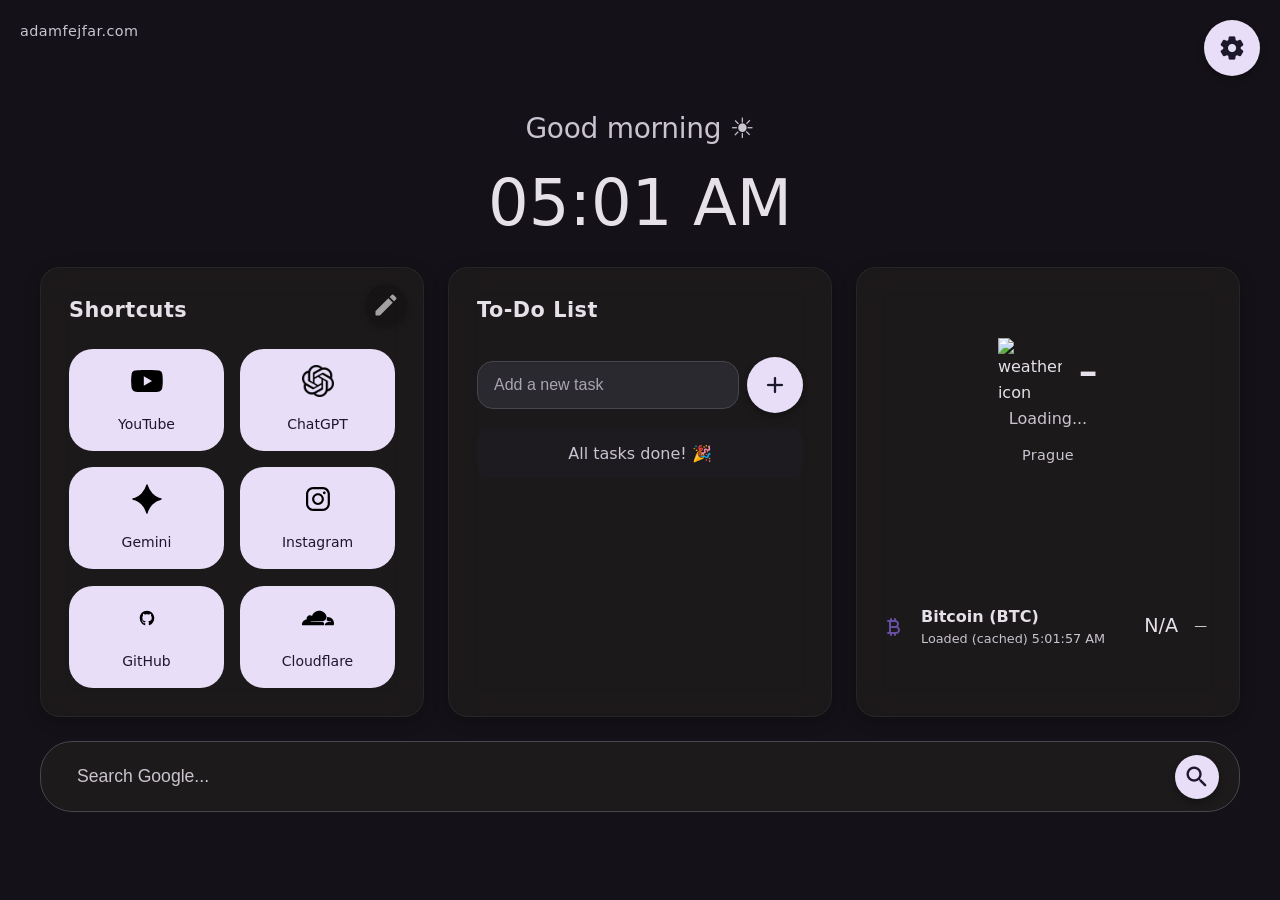
==== index.html @ 2b1ffc57 "v2" ====
<!DOCTYPE html>
  <html lang="en">
  <head>
    <meta charset="UTF-8" />
    <meta name="viewport" content="width=device-width, initial-scale=1.0"/>
    <title>Home</title>
    <link rel="stylesheet" href="style.css"/>
    <link href="https://fonts.googleapis.com/icon?family=Material+Icons+Round" rel="stylesheet">
  <link rel="preconnect" href="https://fonts.googleapis.com">
  <link rel="preconnect" href="https://fonts.gstatic.com" crossorigin>
  <link href="https://fonts.googleapis.com/css2?family=Poppins:ital,wght@0,100;0,200;0,300;0,400;0,500;0,600;0,700;0,800;0,900;1,100;1,200;1,300;1,400;1,500;1,600;1,700;1,800;1,900&family=Rubik:ital,wght@0,300..900;1,300..900&display=swap" rel="stylesheet">
    <link rel="icon" type="image/png" href="logo.png">

  </head>
  <body>
    

    <header>
      <h2 id="greeting">Hello</h2>
      <div id="time"></div>
    </header>
    <a href="https://adamfejfar.com" target="_blank" id="site-credit">adamfejfar.com</a>

    <div class="grid-container">
  <div class="card shortcuts-card">
    <div class="shortcuts-header">
      <h3>Shortcuts</h3>
      <button id="edit-shortcuts" class="m3-icon-button" title="Edit shortcuts">
        <span class="material-icons-round">edit</span>
      </button>
    </div>

    <div class="shortcuts" id="shortcuts-list">
      <!-- Make sure each <a> has: data-id, <img>, and <span class="shortcut-name"> -->
      <a href="https://youtube.com" target="_blank" class="m3-button" data-id="youtube">
        <img src="yt.svg" alt="YouTube" class="shortcut-icon"/>
        <span class="shortcut-name">YouTube</span>
      </a>

      <a href="https://chat.openai.com" target="_blank" class="m3-button" data-id="chatgpt">
        <img src="chat.svg" alt="ChatGPT" class="shortcut-icon"/>
        <span class="shortcut-name">ChatGPT</span>
      </a>

      <a href="https://gemini.google.com" target="_blank" class="m3-button" data-id="gemini">
        <img src="gemini.svg" alt="Gemini" class="shortcut-icon"/>
        <span class="shortcut-name">Gemini</span>
      </a>

      <a href="https://instagram.com" target="_blank" class="m3-button" data-id="instagram">
        <img src="instagram.svg" alt="Instagram" class="shortcut-icon"/>
        <span class="shortcut-name">Instagram</span>
      </a>

      <a href="https://github.com" target="_blank" class="m3-button" data-id="github">
        <img src="github.svg" alt="GitHub" class="shortcut-icon"/>
        <span class="shortcut-name">GitHub</span>
      </a>

      <a href="https://dash.cloudflare.com" target="_blank" class="m3-button" data-id="cloudflare">
        <img src="cloudflare.svg" alt="Cloudflare" class="shortcut-icon"/>
        <span class="shortcut-name">Cloudflare</span>
      </a>
    </div>
  </div>

  <!-- Editor modal -->
  <div id="shortcut-editor" class="editor-modal hidden" aria-hidden="true">
    <div class="editor-content" role="dialog" aria-modal="true" aria-labelledby="editor-title">
      <h3 id="editor-title">Edit Shortcut</h3>

      <label class="editor-row">
        <span>Name</span>
        <input id="edit-name" type="text" placeholder="My Site">
      </label>

      <label class="editor-row">
        <span>Link</span>
        <input id="edit-link" type="url" placeholder="https://example.com">
      </label>

      <div class="editor-row">
        <span>Icon</span>
        <div class="icon-edit">
          <img id="edit-preview" class="shortcut-icon" alt="Icon preview" />
          <label class="custom-file-upload">
            Upload Icon
            <input type="file" id="edit-file" accept="image/*">
          </label>
          <input id="edit-img-url" type="url" placeholder="or paste image URL">
        </div>
      </div>

      <div class="editor-actions">
        <button id="editor-save" class="m3-icon-button"><span class="material-icons-round">check</span></button>
        <button id="editor-cancel" class="m3-icon-button"><span class="material-icons-round">close</span></button>
      </div>
    </div>
  </div>



      <div class="card todo-card">
        <h3>To-Do List</h3>
        <div class="todo-input">
          <input type="text" id="todo-text" placeholder="Add a new task" />
          <button id="add-todo" class="m3-icon-button">
            <span class="material-icons-round">add</span>
          </button>
        </div>
        <ul id="todo-list"></ul>
      </div>
 <div class="card weather-card">
  <div id="weather-top">
    <div id="weather-main">
      <img id="weather-icon" src="http://openweathermap.org/img/wn/01d@2x.png" alt="weather icon" />
      <div id="temp">-</div>
    </div>
    <div id="description">loading...</div>
    <!-- NEW: City label -->
    <div id="location">Prague</div>
  </div>

  <div id="btc-bottom">
    <span class="material-icons-round btc-icon" aria-hidden="true">currency_bitcoin</span>
    <div class="btc-meta">
      <div class="btc-title">Bitcoin (BTC)</div>
      <div class="btc-sub" id="btc-updated">Just now</div>
    </div>
    <div class="btc-right">
      <span id="btc-price" class="btc-price-value">-</span>
      <span id="btc-change" class="btc-chip gain">-</span>
    </div>
  </div>
</div>

      
  </div>


    
  <div class="search-card">
    <form action="https://www.google.com/search" method="GET" target="_blank" class="search-form">
      <input type="text" name="q" placeholder="Search Google..." required />
      <button type="submit" class="m3-icon-button">
        <span class="material-icons-round">search</span>
      </button>
    </form>
  </div>


   <!-- Floating Now Playing (bottom center) -->
<div id="nowplaying-bar" class="hidden">
  <img id="np-thumb" src="" alt="album art" />
  <div class="np-info">
    <div id="np-title">—</div>
    <div id="np-artist">—</div>
    <div id="np-status">Waiting for track…</div>
  </div>
  <button id="np-open" class="m3-icon-button" title="Open in YouTube Music">
    <span class="material-icons-round">open_in_new</span>
  </button>
</div>

  <!-- Settings Button -->
  <button id="open-settings" class="m3-icon-button" style="position: fixed; top: 20px; right: 20px; z-index: 1000;">
    <span class="material-icons-round">settings</span>
  </button>

  <!-- Settings Side Panel -->
  <div id="settings-panel" class="settings-panel">
    <div class="settings-header">
      <h3>Settings</h3>
      <button id="close-settings" class="m3-icon-button">
        <span class="material-icons-round">close</span>
      </button>
    </div>

  <div class="settings-section">
    <label>Color Scheme</label>
    <div class="color-swatches">
  <button class="swatch" data-theme="red" style="--swatch:#B3261E"></button>
  <button class="swatch" data-theme="orange" style="--swatch:#9C4221"></button>
  <button class="swatch" data-theme="amber" style="--swatch:#7D5800"></button>
  <button class="swatch" data-theme="lime" style="--swatch:#5A6301"></button>
  <button class="swatch" data-theme="green" style="--swatch:#006E1C"></button>
  <button class="swatch" data-theme="teal" style="--swatch:#006A6A"></button>
  <button class="swatch" data-theme="cyan" style="--swatch:#006A7F"></button>
  <button class="swatch" data-theme="light-blue" style="--swatch:#0061A4"></button>
  <button class="swatch" data-theme="blue" style="--swatch:#0061A4"></button>
  <button class="swatch" data-theme="indigo" style="--swatch:#1E3A8A"></button>
  <button class="swatch" data-theme="deep-purple" style="--swatch:#5E35B1"></button>
  <button class="swatch" data-theme="purple" style="--swatch:#6750A4"></button>
  <button class="swatch" data-theme="pink" style="--swatch:#9A4058"></button>
  <button class="swatch" data-theme="rose" style="--swatch:#C62C4F"></button>
  <button class="swatch" data-theme="brown" style="--swatch:#5D4037"></button>
  <button class="swatch" data-theme="gray" style="--swatch:#6E6E6E"></button>
  <button class="swatch" data-theme="blue-gray" style="--swatch:#607D8B"></button>
  <button class="swatch" data-theme="navy" style="--swatch:#0D47A1"></button>
  <button class="swatch" data-theme="forest-green" style="--swatch:#1B5E20"></button>
  <button class="swatch" data-theme="teal-alt" style="--swatch:#00897B"></button>
</div>

  </div>
<!-- Settings Section for Last.fm (inside your settings panel) -->
<div class="settings-section">
  <h3>Now Playing (Last.fm)</h3>
  <div class="api-inputs">
    <label>
      Last.fm Username
      <input id="lastfm-user" type="text" placeholder="your_username" />
    </label>
    <label>
      Last.fm API Key
      <input id="lastfm-key" type="text" placeholder="xxxxxxxxxxxxxxxxxxxxxxxxxxxxxxxx" />
    </label>
  </div>
  <div class="api-buttons">
    <button id="save-lastfm" class="m3-button">Save</button>
    <button id="reset-lastfm" class="m3-button danger">Reset</button>
  </div>
  <p class="muted" style="margin:0;">
    Tip: Install a browser scrobbler (like Web Scrobbler) to send YouTube Music plays to Last.fm.
  </p>
</div>
  <div class="settings-section">
  <label>Background Image</label>
  <div class="background-controls" id="bg-dropzone">
    <!-- New Upload Icon (hidden once preview is shown) -->
    <div id="bg-empty-icon">
      <span class="material-icons-round">cloud_upload</span>
      <p>Drop image or choose file</p>
    </div>

    <label class="custom-file-upload">
      Choose File
      <input type="file" id="bg-upload" accept="image/*">
    </label>

    <div id="bg-preview" class="hidden">
      <img id="bg-thumb" src="" alt="Preview">
      <span id="bg-name"></span>
    </div>
  </div>
  <button id="remove-bg">Remove Background</button>
</div>

  <div class="settings-section api-section">
  <h3>API Keys</h3>
  <div class="api-inputs">
    <label>
      WEATHER API KEY
      <input type="text" id="weather-api-key" placeholder="Paste your key(openweather)">
    </label>
    <label>
      CRYPTO API KEY
      <input type="text" id="crypto-api-key" placeholder="Paste your key(mobula )">
    </label>
  </div>
  <div class="api-buttons">
    <button id="save-api-keys" class="m3-button">SAVE</button>
    <button id="reset-api-keys" class="m3-button danger">RESET</button>
  </div>
</div>

</div>
 



    <script src="script.js"></script>
    
  </body>
  </html>
---- style.css ----
/* M3 Color Palette (derived from your red #ff6659) */
 :root {
  /* Default (purple base) */
  --primary: #6750A4;
  --on-primary: #FFFFFF;
  --primary-container: #EADDFF;
  --on-primary-container: #21005E;
  --error: #ff5449;
  
  --secondary: #625B71;
  --on-secondary: #FFFFFF;
  --secondary-container: #E8DEF8;
  --on-secondary-container: #1D192B;

  --surface-dim: #141218;
  --surface: #141218;
  --surface-bright: #3B383E;
  --surface-container-lowest: #0F0D13;
  --surface-container-low: #1D1B20;
  --surface-container: #211F26;
  --surface-container-high: #2B2930;
  --surface-container-highest: #36343B;

  --on-surface: #E6E0E9;
  --on-surface-variant: #CAC4D0;
  --outline: #938F99;
  --outline-variant: #49454F;

  --font-family: 'Roboto Flex', 'Segoe UI', system-ui, sans-serif;
  --font-display: 700 2.75rem/1.2 var(--font-family);
  --font-headline: 600 2rem/1.3 var(--font-family);
  --font-title: 500 1.25rem/1.4 var(--font-family);
  --font-label: 500 0.9rem/1.4 var(--font-family);
  --font-body: 400 1rem/1.6 var(--font-family);
}

/* 1. Red */
[data-theme="red"] {
  --primary: #B3261E;
  --on-primary: #FFFFFF;
  --primary-container: #F9DEDC;
  --on-primary-container: #410E0B;

  --secondary: #775652;
  --on-secondary: #FFFFFF;
  --secondary-container: #FFDAD6;
  --on-secondary-container: #2C1512;
}

/* 2. Orange */
[data-theme="orange"] {
  --primary: #9C4221;
  --on-primary: #FFFFFF;
  --primary-container: #FFDAD6;
  --on-primary-container: #370E00;

  --secondary: #77574E;
  --on-secondary: #FFFFFF;
  --secondary-container: #FFDAD6;
  --on-secondary-container: #2C150F;
}

/* 3. Amber (Yellow) */
[data-theme="amber"] {
  --primary: #7D5800;
  --on-primary: #FFFFFF;
  --primary-container: #FFE8A4;
  --on-primary-container: #231C00;

  --secondary: #6B5F2F;
  --on-secondary: #FFFFFF;
  --secondary-container: #EDE3B0;
  --on-secondary-container: #1E1C05;
}

/* 4. Lime */
[data-theme="lime"] {
  --primary: #5A6301;
  --on-primary: #FFFFFF;
  --primary-container: #E8ED95;
  --on-primary-container: #1D1F00;

  --secondary: #6B653C;
  --on-secondary: #FFFFFF;
  --secondary-container: #E8E5B1;
  --on-secondary-container: #1E1D05;
}

/* 5. Green */
[data-theme="green"] {
  --primary: #006E1C;
  --on-primary: #FFFFFF;
  --primary-container: #95F991;
  --on-primary-container: #002204;

  --secondary: #52634F;
  --on-secondary: #FFFFFF;
  --secondary-container: #D5E8CF;
  --on-secondary-container: #111F0F;
}

/* 6. Teal */
[data-theme="teal"] {
  --primary: #006A6A;
  --on-primary: #FFFFFF;
  --primary-container: #71F7F7;
  --on-primary-container: #002020;

  --secondary: #4A6362;
  --on-secondary: #FFFFFF;
  --secondary-container: #CDE8E7;
  --on-secondary-container: #051F1F;
}

/* 7. Cyan */
[data-theme="cyan"] {
  --primary: #006A7F;
  --on-primary: #FFFFFF;
  --primary-container: #9FE9FF;
  --on-primary-container: #001F26;

  --secondary: #4A606D;
  --on-secondary: #FFFFFF;
  --secondary-container: #CDE4EC;
  --on-secondary-container: #051F24;
}

/* 8. Light Blue */
[data-theme="light-blue"] {
  --primary: #0061A4;
  --on-primary: #FFFFFF;
  --primary-container: #D0E4FF;
  --on-primary-container: #001D36;

  --secondary: #54637C;
  --on-secondary: #FFFFFF;
  --secondary-container: #D7E3F8;
  --on-secondary-container: #101C2B;
}

/* 9. Blue */
[data-theme="blue"] {
  --primary: #0061A4;
  --on-primary: #FFFFFF;
  --primary-container: #D0E4FF;
  --on-primary-container: #001D36;

  --secondary: #4E6079;
  --on-secondary: #FFFFFF;
  --secondary-container: #D7E3F8;
  --on-secondary-container: #091C2B;
}

/* 10. Indigo */
[data-theme="indigo"] {
  --primary: #1E3A8A;
  --on-primary: #FFFFFF;
  --primary-container: #D8DFFF;
  --on-primary-container: #050F3C;

  --secondary: #4C4F6A;
  --on-secondary: #FFFFFF;
  --secondary-container: #D8D8F1;
  --on-secondary-container: #0E0E24;
}

/* 11. Deep Purple */
[data-theme="deep-purple"] {
  --primary: #5E35B1;
  --on-primary: #FFFFFF;
  --primary-container: #E8DEFF;
  --on-primary-container: #22005D;

  --secondary: #6E5B7E;
  --on-secondary: #FFFFFF;
  --secondary-container: #E8DEFF;
  --on-secondary-container: #241E2E;
}

/* 12. Purple */
[data-theme="purple"] {
  --primary: #6750A4;
  --on-primary: #FFFFFF;
  --primary-container: #EADDFF;
  --on-primary-container: #21005E;

  --secondary: #625B71;
  --on-secondary: #FFFFFF;
  --secondary-container: #E8DEF8;
  --on-secondary-container: #1D192B;
}

/* 13. Pink */
[data-theme="pink"] {
  --primary: #9A4058;
  --on-primary: #FFFFFF;
  --primary-container: #FFD9E2;
  --on-primary-container: #3E001D;

  --secondary: #75565C;
  --on-secondary: #FFFFFF;
  --secondary-container: #FFD9E2;
  --on-secondary-container: #2C151B;
}

/* 14. Rose */
[data-theme="rose"] {
  --primary: #C62C4F;
  --on-primary: #FFFFFF;
  --primary-container: #FFDEE5;
  --on-primary-container: #3E001E;

  --secondary: #875E6E;
  --on-secondary: #FFFFFF;
  --secondary-container: #FFDEE5;
  --on-secondary-container: #2C151F;
}

/* 15. Brown */
[data-theme="brown"] {
  --primary: #5D4037;
  --on-primary: #FFFFFF;
  --primary-container: #EADDCA;
  --on-primary-container: #221A17;

  --secondary: #795548;
  --on-secondary: #FFFFFF;
  --secondary-container: #EADDCA;
  --on-secondary-container: #281A15;
}

/* 16. Grey */
[data-theme="gray"] {
  --primary: #6E6E6E;
  --on-primary: #FFFFFF;
  --primary-container: #E3E3E3;
  --on-primary-container: #1D1D1D;

  --secondary: #7E7E7E;
  --on-secondary: #FFFFFF;
  --secondary-container: #E3E3E3;
  --on-secondary-container: #1E1E1E;
}

/* 17. Blue-Grey */
[data-theme="blue-gray"] {
  --primary: #607D8B;
  --on-primary: #FFFFFF;
  --primary-container: #DCE4E8;
  --on-primary-container: #0A1B21;

  --secondary: #546775;
  --on-secondary: #FFFFFF;
  --secondary-container: #D8E2E8;
  --on-secondary-container: #0D1A232;
}

/* 18. Navy (added) */
[data-theme="navy"] {
  --primary: #0D47A1;
  --on-primary: #FFFFFF;
  --primary-container: #D1E3FF;
  --on-primary-container: #001E39;

  --secondary: #415363;
  --on-secondary: #FFFFFF;
  --secondary-container: #D2DEE8;
  --on-secondary-container: #0B1D28;
}

/* 19. Forest Green */
[data-theme="forest-green"] {
  --primary: #1B5E20;
  --on-primary: #FFFFFF;
  --primary-container: #B9F6CA;
  --on-primary-container: #00210F;

  --secondary: #3C6A31;
  --on-secondary: #FFFFFF;
  --secondary-container: #D7ECD7;
  --on-secondary-container: #0C1D11;
}

/* 20. Teal (alt) */
[data-theme="teal-alt"] {
  --primary: #00897B;
  --on-primary: #FFFFFF;
  --primary-container: #A7FFEB;
  --on-primary-container: #00201E;

  --secondary: #4E796F;
  --on-secondary: #FFFFFF;
  --secondary-container: #D1EDE7;
  --on-secondary-container: #071E1B;
}






  body {
      font: var(--font-body);
    color: var(--on-surface);
    background: var(--surface);
    margin: 0;
    color: var(--on-surface);
    background-color: var(--surface-dim); /* Use a solid M3 surface color */
    height: 100vh;
    overflow-y: auto; /* Allow scrolling if content overflows */
    display: flex;
    flex-direction: column;
    justify-content: center; /* Center the grid vertically */
    align-items: center; /* Center the grid horizontally */
    padding: 2rem;
    box-sizing: border-box;
  }
  h1 {
    font: var(--font-display);
    letter-spacing: -0.02em;
  }

  h2 {
    font: var(--font-headline);
    letter-spacing: -0.01em;
  }

  h3 {
    font: var(--font-title);
  }

  /* Labels (buttons, form text) */
  button, label {
    font: var(--font-label);
    text-transform: uppercase;
    letter-spacing: 0.05em;
  }
  /* Header stays centered at the top */
  header {
    text-align: center;
    margin-bottom: 2rem;
  }

  #greeting {
    font-size: 1.75rem; /* M3 Headline Small */
    font-weight: 400;
    color: var(--on-surface-variant);
  }

  #time {
    font-size: 4rem; /* M3 Display Medium */
    font-weight: 500;
    line-height: 1;
  }

  /* The new grid container */
  .grid-container {
    display: grid;
    grid-template-columns: repeat(auto-fit, minmax(300px, 1fr));
    gap: 1.5rem;
    width: 100%;
    max-width: 1200px;
  }
    .card {
    background: rgba(33, 30, 29, 0.65); /* slightly softer transparency */
    backdrop-filter: blur(16px); 
    -webkit-backdrop-filter: blur(16px);
    
    border-radius: 1.25rem; /* smoother corners */
    padding: 1.75rem;
    border: 1px solid rgba(255, 255, 255, 0.05); /* softer border */
    
    /* Subtle shadow for elevation */
    box-shadow: 0 4px 16px rgba(0, 0, 0, 0.25);
    
    transition: transform 0.25s ease, box-shadow 0.25s ease, background 0.25s ease;

    opacity: 0;
    animation: card-enter 0.6s cubic-bezier(0.4, 0.0, 0.2, 1) forwards;
  }

  /* Stagger entry */
  .grid-container .card:nth-child(1) { animation-delay: 0.1s; }
  .grid-container .card:nth-child(2) { animation-delay: 0.2s; }
  .grid-container .card:nth-child(3) { animation-delay: 0.3s; }

  .card:hover {
    background: rgba(33, 30, 29, 0.8);
    transform: translateY(-6px); /* more lift */
    box-shadow: 0 8px 24px rgba(0, 0, 0, 0.35);
  }

  /* Card titles */
  .card h3 {
    margin-top: 0;
    font-size: 1.3rem;
    font-weight: 600;
    color: var(--on-surface);
    letter-spacing: 0.5px;
    margin-bottom: 1rem;
  }

  .shortcuts {
    display: grid;
    grid-template-columns: repeat(auto-fill, minmax(120px, 1fr));
    gap: 1rem;
  }

  .shortcut-icon {
    width: 32px;   /* adjust size for all logos */
    height: 32px;
    object-fit: contain;
    margin-bottom: 0.5rem;
    transition: transform 0.2s ease, filter 0.2s ease;
  }

  .m3-button:hover .shortcut-icon {
    transform: scale(1.15);     /* subtle pop */
    filter: brightness(1.2);     /* slight glow effect */
  }


  /* M3 Filled Tonal Button Style */
  /* M3 Filled Tonal Button Style */
  .m3-button {
    display: flex;
    flex-direction: column;
    align-items: center;
    justify-content: center;
    gap: 0.5rem;
    padding: 1rem 0.5rem;
    background-color: var(--secondary-container);
    color: var(--on-secondary-container); 
    border-radius: 1.5rem;
    text-decoration: none;
    font-weight: 500;
    font-size: 0.875rem;
    text-align: center;
    position: relative;
    overflow: hidden; /* enables ripple clipping */
    
    /* -- NEW TRANSITIONS -- */
    transition: transform 0.2s ease, background-color 0.2s ease;
    will-change: transform; /* Performance optimization */
  }

  .m3-button:hover {
    background-color: var(--secondary-container); /* Keep color consistent */
    filter: brightness(0.9);
    transform: translateY(-2px); /* Lift effect */
  }

  .m3-button:active {
    transform: translateY(-1px) scale(0.95); /* Press effect */
    filter: brightness(0.8);
  }

  .m3-button .material-icons-round {
    font-size: 24px;
  }

/* To-Do input row */
.todo-input {
  display: flex;
  align-items: center;   /* ensures input & button align vertically */
  gap: 0.5rem;
  margin-block: 1rem;
}



.todo-input input {
  flex: 1;
  flex-grow: 1;
  padding: 0.9rem 1rem;
  border-radius: 1rem;
  border: 1px solid var(--outline-variant);
  background: var(--surface-container-high);
  font-size: 1rem;
  color: var(--on-surface);
  box-shadow: inset 0 1px 2px rgba(0,0,0,0.05);
  transition: border-color 0.2s ease, background 0.2s ease, transform 0.15s ease;
}

/* Placeholder */
.todo-input input::placeholder {
  color: var(--on-surface-variant);
  opacity: 0.8;
}

/* Focus effect */
.todo-input input:focus {
  outline: none;
  border-color: var(--primary);
  background: var(--surface-container);
  box-shadow: 0 0 0 3px color-mix(in srgb, var(--primary) 30%, transparent);
  transform: translateY(-1px);
}
/* Limit To-Do list height and make it scrollable */
.todo-card {
  display: flex;
  flex-direction: column;
  max-height: 400px; /* adjust to fit your layout */
}

#todo-list {
  flex: 1;
  overflow-y: auto;
  padding-right: 0.25rem; /* space for scrollbar */
}

/* Pixel-style scrollbar */
#todo-list::-webkit-scrollbar {
  width: 6px;
}
#todo-list::-webkit-scrollbar-thumb {
  background: rgba(255, 255, 255, 0.15);
  border-radius: 3px;
}
#todo-list::-webkit-scrollbar-track {
  background: transparent;
}

  /* To-Do Item Animations */
  @keyframes add-item {
    from {
      opacity: 0;
      transform: translateX(-15px);
    }
    to {
      opacity: 1;
      transform: translateX(0);
    }
  }

  @keyframes remove-item {
    to {
      opacity: 0;
      transform: scale(0.8);
      height: 0;
      padding: 0;
      margin: 0;
    }
  }

  #todo-list li.adding {
    animation: add-item 0.4s ease forwards;
  }

  #todo-list li.removing {
    animation: remove-item 0.4s ease forwards;
  }
  /* M3 Icon Button Style */
  .m3-icon-button {
    display: inline-flex;
    justify-content: center;
    align-items: center;
    width: 40px;
    height: 40px;
    border-radius: 50%;
    background: transparent;
    color: var(--primary);
    border: 1px solid var(--outline);
    cursor: pointer;
    transition: background-color 0.2s ease;
  }

  .m3-icon-button:hover {
    background: rgba(255, 218, 214, 0.1); /* on-primary-container with alpha */
  }

  /* To-Do List Items */
  #todo-list {
    list-style: none;
    padding: 0;
    margin: 0;
    display: flex;
    flex-direction: column;
    gap: 0.5rem;
  }

  #todo-list li {
    display: flex;
    align-items: center;
    justify-content: space-between;
    padding: 0.75rem;
    background-color: var(--surface-container-low);
    border-radius: 0.75rem; /* M3 Small shape */
  }

  #todo-list li button { /* The 'delete' button */
    background: none;
    border: none;
    color: var(--on-surface-variant);
    cursor: pointer;
    border-radius: 50%;
    width: 32px;
    height: 32px;
    display: inline-flex;
    align-items: center;
    justify-content: center;
  }
  #todo-list li button:hover {
    background-color: var(--surface-container-high);
    color: var(--primary);
  }


/* --- NEW: Split Weather/BTC Card --- */

/* 1. The main card container */
.weather-card {
  /* Remove padding to let the inner sections control spacing */
  padding: 0;
  /* This is crucial: it keeps the children's sharp corners inside the parent's rounded ones */
  overflow: hidden; 
  display: flex;
  flex-direction: column;
}
#location {
  font-size: 0.9rem;
  font-weight: 500;
  color: var(--on-surface-variant);
  margin-top: 0.25rem;
  letter-spacing: 0.02em;
}


/* 2. The top weather section */
#weather-top {
  display: flex;
  flex-direction: column;
  align-items: center;
  justify-content: center;
  gap: 0.5rem;
  padding: 1.5rem; /* More spacious padding */ 
  transition: background-color 0.25s ease;
}

/* 3. The bottom Bitcoin section */
#btc-bottom {
  display: flex;
  align-items: center;
  gap: 1rem;
  padding: 1.25rem 1.5rem; /* Slightly less vertical padding for a single line of content */
  transition: background-color 0.25s ease;
}


/* 5. Typography and Icon Refinements */
#weather-main {
  display: flex;
  align-items: center;
  gap: 1rem;
}

#weather-main img {
  width: 64px;
  height: 64px;
}

#temp {
  font-size: 3.5rem; /* Slightly larger for more impact */
  font-weight: 400;  /* M3 often uses lighter weights for large display text */
  line-height: 1;    /* Tighten line height */
}

#description {
  text-transform: capitalize;
  color: var(--on-surface-variant);
  font-size: 1rem;
  margin-top: -0.25rem; /* Nudge it slightly closer to the temp */
}

.btc-row {
  /* This class is no longer needed for layout, so we clear its styles */
  background: none;
  padding: 0;
  border-radius: 0;
  /* We re-apply flex here so the simplified HTML works */
  display: contents; 
}

.btc-icon { font-size: 28px; color: var(--primary); }
.btc-meta { display: flex; flex-direction: column; min-width: 0; flex-grow: 1; }
.btc-title { font-weight: 600; color: var(--on-surface); }
.btc-sub { font-size: 0.8rem; color: var(--on-surface-variant); }

.btc-right { display: flex; align-items: center; gap: 0.5rem; }
.btc-price-value { font-size: 1.2rem; font-weight: 500; color: var(--on-surface); }

.btc-chip {
  font-size: 0.8rem;
  padding: 0.25rem 0.5rem;
  border-radius: 999px;
}
.btc-chip.gain { background: rgba(0, 200, 83, 0.18); color: #00c853; }
.btc-chip.loss { background: rgba(244, 67, 54, 0.18); color: #f44336; }
  /* Pixel-style entry animation */
  @keyframes card-enter {
    from {
      opacity: 0;
      transform: translateY(20px) scale(0.95);
    }
    to {
      opacity: 1;
      transform: translateY(0) scale(1);
    }
  }

  /* --- Animated Orb Background --- */

  .background-container {
    position: fixed;
    inset: 0;
    z-index: -1;
    overflow: hidden;
    background: #300000; /* neutral gray fallback */
    transition: background 1s ease; /* smooth theme changes */
  }



  .orb {
    position: absolute;
    border-radius: 50%;
    filter: blur(100px);
    opacity: 0.55;
    animation: move-orb ease-in-out infinite;
    mix-blend-mode: screen;
  }

  @keyframes move-orb {
    0%, 100% { transform: translate(0, 0) scale(1); }
    25% { transform: translate(-150px, 100px) scale(1.1); }
    50% { transform: translate(100px, -150px) scale(0.9); }
    75% { transform: translate(50px, 50px) scale(1.05); }
  }




  /* Full-width Search Card */
  .search-card {
    margin-top: 1.5rem;
    width: 100%;
    max-width: 1200px; /* match grid-container */
    background: rgba(33, 30, 29, 0.7);
    backdrop-filter: blur(12px);
    -webkit-backdrop-filter: blur(12px);
    border-radius: 2rem; /* smoother pill shape */
    padding: 0.75rem 1.25rem;
    border: 1px solid var(--outline-variant);
    animation: card-enter 0.6s cubic-bezier(0.4, 0.0, 0.2, 1) forwards;

    margin-left: auto;
    margin-right: auto;
    box-sizing: border-box;
  }

  .search-form {
    display: flex;
    align-items: center;
    gap: 0.75rem;
    width: 100%;
  }

  .search-form input {
    flex-grow: 1;
    background: transparent;
    border: none;
    color: var(--on-surface);
    padding: 0.75rem 1rem;
    font-size: 1.1rem;
    border-radius: 1rem; /* slight rounding for softer input look */
    transition: background-color 0.2s ease, border-color 0.2s ease;
  }

  .search-form input::placeholder {
    color: var(--on-surface-variant);
  }

  .search-form input:focus {
    outline: none;
    background-color: rgba(255, 255, 255, 0.05);
  }

  .search-form button {
    background-color: var(--secondary-container);
    color: var(--on-secondary-container);
    border: none;
    border-radius: 50%;
    width: 44px;
    height: 44px;
    display: flex;
    align-items: center;
    justify-content: center;
    cursor: pointer;
    transition: background-color 0.2s ease, transform 0.1s ease;
  }

  .search-form button:hover {
    background-color: var(--secondary-container);
    filter: brightness(0.9);
  }

  .search-form button:active {
    transform: scale(0.95);
  }
/* =========================================================
   SETTINGS PANEL (Transparent, blurred backdrop)
   ========================================================= */
.settings-panel {
  position: fixed;
  top: 0;
  right: -100%;
  width: 420px;
  max-width: 95vw;
  height: 100%;

  /* Transparent + blur */
  background: rgba(32, 30, 30, 0.55); /* semi-transparent surface */
  backdrop-filter: blur(28px) saturate(160%);
  -webkit-backdrop-filter: blur(28px) saturate(160%);

  border-left: 1px solid rgba(255, 255, 255, 0.08);
  border-radius: 24px 0 0 24px;

  box-shadow: -16px 0 40px rgba(0, 0, 0, 0.45);

  padding: 2rem 1.5rem;
  display: flex;
  flex-direction: column;
  gap: 2rem;

  transition: right 0.35s cubic-bezier(0.4, 0, 0.2, 1);
  z-index: 1000;
  overflow-y: auto;
}

/* Active state: slide in */
.settings-panel.active {
  right: 0;
  animation: slideIn 0.4s cubic-bezier(0.4, 0, 0.2, 1);
}

/* Scrollbar (minimal, Pixel-like) */
.settings-panel::-webkit-scrollbar { width: 6px; }
.settings-panel::-webkit-scrollbar-thumb {
  background: rgba(255,255,255,0.2);
  border-radius: 3px;
}
.settings-panel::-webkit-scrollbar-track { background: transparent; }

/* Slide-in animation */
@keyframes slideIn {
  from { transform: translateX(100%) scale(0.98); opacity: 0; }
  to { transform: translateX(0) scale(1); opacity: 1; }
}


/* =========================================================
   HEADER
   ========================================================= */
.settings-header {
  display: flex;
  justify-content: space-between;
  align-items: center;
  padding-bottom: 0.75rem;
  border-bottom: 1px solid var(--outline-variant);
}

.settings-header h2 {
  font: var(--font-title);
  font-size: 1.3rem;
  font-weight: 600;
  margin: 0;
  color: var(--on-surface);
}

/* Close button tweaks */
.settings-header .m3-icon-button {
  background: var(--surface-container-high);
  color: var(--on-surface-variant);
  border: none;
}
.settings-header .m3-icon-button:hover {
  background: var(--surface-container-highest);
  color: var(--primary);
}

/* =========================================================
   SECTIONS
   ========================================================= */
.settings-section {
  background: var(--surface-container-low);
  border-radius: 1.25rem;
  padding: 1.25rem 1.25rem;
  display: flex;
  flex-direction: column;
  gap: 1rem;
  box-shadow: 0 2px 8px rgba(0,0,0,0.12);
  transition: background 0.25s ease, transform 0.25s ease;
}
.settings-section:hover {
  background: var(--surface-container);
  transform: translateY(-2px);
  box-shadow: 0 4px 14px rgba(0,0,0,0.18);
}

/* Section titles */
.settings-section h3,
.settings-section label {
  font-size: 0.85rem;
  font-weight: 600;
  color: var(--on-surface-variant);
  letter-spacing: 0.04em;
  text-transform: uppercase;
}

/* Add divider between sections */
.settings-section + .settings-section {
  border-top: 1px solid rgba(255,255,255,0.05);
  padding-top: 1.5rem;
}

/* =========================================================
   TACTILE INTERACTIONS
   ========================================================= */
/* Smooth scale-in for entire panel */
@keyframes slideIn {
  from { transform: translateX(100%); opacity: 0; }
  to { transform: translateX(0); opacity: 1; }
}
.settings-panel.active { animation: slideIn 0.35s cubic-bezier(0.4,0,0.2,1); }


/* Color Swatches */
.color-swatches {
  display: flex;
  flex-wrap: wrap;
  gap: 0.75rem;
  justify-content: center;
}

/* Round Pixel-style swatches */
.swatch {
  position: relative;
  width: 56px;
  height: 56px;
  border-radius: 50%;
  background: var(--surface-container-high);
  display: flex;
  align-items: center;
  justify-content: center;
  cursor: pointer;
  transition: transform 0.25s ease, box-shadow 0.25s ease;
  border: none;
  box-shadow: 0 2px 6px rgba(0,0,0,0.2);
}

/* Inner circle = actual color preview */
.swatch::before {
  content: "";
  width: 36px;
  height: 36px;
  border-radius: 50%;
  background: var(--swatch); /* set via inline style */
  box-shadow: inset 0 0 0 2px rgba(255,255,255,0.2);
}

/* Hover interaction */
.swatch:hover {
  transform: scale(1.1);
  box-shadow: 0 4px 12px rgba(0,0,0,0.25);
}

/* Selected swatch highlight (check mark) */
.swatch.selected::after {
  content: "✓";
  position: absolute;
  bottom: 6px;
  right: 6px;
  width: 20px;
  height: 20px;
  border-radius: 50%;
  background: var(--primary);
  color: var(--on-primary);
  font-size: 0.9rem;
  font-weight: bold;
  display: flex;
  align-items: center;
  justify-content: center;
  box-shadow: 0 2px 6px rgba(0,0,0,0.2);
}



/* Background Controls / Upload Area */
.background-controls {
  display: flex;
  flex-direction: column;
  align-items: center;
  justify-content: center;
  gap: 1rem;
  padding: 2rem 1.5rem;
  border-radius: 1.5rem;
  border: 2px dashed var(--outline-variant);
  background: var(--surface-container-low);
  transition: border-color 0.25s ease, background 0.25s ease, box-shadow 0.3s ease;
  cursor: pointer;
  text-align: center;
  box-shadow: 0 1px 3px rgba(0,0,0,0.08);
}

/* Hover + Drag Over */
.background-controls:hover,
.background-controls.dragover {
  border-color: var(--primary);
  background: var(--surface-container-high);
  box-shadow: 0 4px 12px rgba(0,0,0,0.15);
}

/* Custom File Upload Button */
.custom-file-upload {
  padding: 0.75rem 1.4rem;
  border-radius: 2rem;
  background: var(--secondary-container);
  color: var(--on-secondary-container);
  font: var(--font-label);
  font-weight: 500;
  letter-spacing: 0.03em;
  cursor: pointer;
  border: none;
  transition: background 0.25s ease, transform 0.15s ease, box-shadow 0.25s ease;
  box-shadow: 0 1px 3px rgba(0,0,0,0.08);
}

.custom-file-upload:hover {
  background: var(--secondary);
  color: var(--on-secondary);
  transform: translateY(-2px);
  box-shadow: 0 4px 12px rgba(0,0,0,0.15);
}

.custom-file-upload input[type="file"] {
  display: none;
}

/* Preview Container */
#bg-preview {
  display: flex;
  align-items: center;
  gap: 0.75rem;
  background: var(--surface-container-high);
  padding: 0.6rem 1rem;
  border-radius: 1rem;
  box-shadow: 0 1px 3px rgba(0,0,0,0.1);
}

#bg-preview.hidden {
  display: none;
}

#bg-thumb {
  width: 52px;
  height: 52px;
  object-fit: cover;
  border-radius: 1rem;
  box-shadow: 0 2px 6px rgba(0,0,0,0.2);
}

#bg-name {
  font: var(--font-body);
  color: var(--on-surface);
  max-width: 160px;
  overflow: hidden;
  text-overflow: ellipsis;
  white-space: nowrap;
}

/* Remove Background Button */
#remove-bg {
  margin-top: 0.75rem;
  padding: 0.6rem 1.4rem;
  border-radius: 2rem;
  background: var(--primary);
  color: var(--on-primary);
  border: none;
  cursor: pointer;
  font: var(--font-label);
  font-weight: 500;
  transition: filter 0.2s ease, transform 0.15s ease, box-shadow 0.25s ease;
  box-shadow: 0 1px 3px rgba(0,0,0,0.08);
}

#remove-bg:hover {
  filter: brightness(1.1);
  transform: translateY(-1px);
  box-shadow: 0 4px 12px rgba(0,0,0,0.15);
}

#remove-bg:active {
  transform: translateY(0) scale(0.95);
  box-shadow: 0 1px 3px rgba(0,0,0,0.08);
}

/* Empty state icon */
#bg-empty-icon {
  display: flex;
  flex-direction: column;
  align-items: center;
  gap: 0.5rem;
  color: var(--on-surface-variant);
  opacity: 0.7;
  pointer-events: none; /* let clicks go through to file input */
  text-align: center;
}

#bg-empty-icon .material-icons-round {
  font-size: 48px;
  color: var(--on-surface-variant);
}

#bg-empty-icon p {
  font: var(--font-body);
  font-size: 0.9rem;
}


  /* Optional: Scroll if content overflows */
  .settings-panel {
    overflow-y: auto;
  }

  /* Subtle divider between sections */
  .settings-section + .settings-section {
    border-top: 1px solid rgba(255,255,255,0.05);
    padding-top: 1.5rem;
  }

  /* Make swatches feel tactile like Pixel UI */
  .swatch {
    box-shadow: inset 0 0 0 1px rgba(255,255,255,0.1), 0 1px 3px rgba(0,0,0,0.2);
  }

  /* Scrollbar for panel (Pixel-style) */
  .settings-panel::-webkit-scrollbar {
    width: 6px;
  }

  .settings-panel::-webkit-scrollbar-thumb {
    background: rgba(255,255,255,0.1);
    border-radius: 3px;
  }

  .settings-panel::-webkit-scrollbar-track {
    background: transparent;
  }
    /* M3-style settings button */
  #m3-settings-btn,
  #m3-settings-btn span,
  .m3-icon-button {
    /* Base button */
    width: 56px;
    height: 56px;
    border-radius: 50%;
    background: var(--secondary-container);
    color: var(--on-secondary-container);
    display: flex;
    align-items: center;
    justify-content: center;
    border: none;
    cursor: pointer;

    /* Elevation / shadow */
    box-shadow: 0 2px 4px rgba(0,0,0,0.2), 0 4px 8px rgba(0,0,0,0.15);

    transition: box-shadow 0.2s ease, transform 0.15s ease, background 0.2s ease;
  }

  /* Hover state */
  .m3-icon-button:hover {
    box-shadow: 0 4px 8px rgba(0,0,0,0.25), 0 8px 16px rgba(0,0,0,0.2);
    transform: translateY(-2px);
    background: var(--secondary-container);
  }

  /* Press / active state */
  .m3-icon-button:active {
    box-shadow: 0 1px 3px rgba(0,0,0,0.2);
    transform: scale(0.95);
  }

  /* Icon scaling on press */
  .m3-icon-button span.material-icons-round {
    font-size: 28px;
    user-select: none;
    pointer-events: none;
    transition: transform 0.15s ease;
  }

  .m3-icon-button:active span.material-icons-round {
    transform: scale(0.85);
  }
/* Shortcuts header with edit button */
.shortcuts-header {
  display: flex;
  justify-content: space-between;
  align-items: center;
}

/* Dragging style */
.m3-button.dragging {
  opacity: 0.5;
}

/* Edit mode highlight */
#edit-shortcuts.active {
  color: var(--primary);
}
/* Shortcuts header */
.shortcuts-header {
  display: flex;
  justify-content: space-between;
  align-items: center;
  margin-bottom: .5rem;
}

/* Edit mode affordances */
.m3-button.editing {
  border: 2px dashed var(--primary);
  cursor: grab;
}

.m3-button.editing:active {
  cursor: grabbing; /* Cursor for when you're actively dragging */
}
#edit-shortcuts.active { 
  outline: 2px solid var(--primary); 
}

.shortcuts .m3-button {
  transition: transform 0.2s ease-in-out, 
              box-shadow 0.2s ease-in-out,
              opacity 0.2s ease-in-out; /* Animates movement, shadow, and opacity */
  user-select: none; /* Prevents text selection while dragging */
}

/* Dragging ghost style */
.m3-button.dragging {
  opacity: 0.4;
  transform: scale(1.08) rotate(2deg); /* "Lifts" the item off the page */
  box-shadow: 0 8px 24px rgba(0,0,0,0.3); /* Adds a pronounced shadow */
  cursor: grabbing;
}

/* Placeholder for the drop location */
.placeholder {
  height: 64px; /* Match the height of your shortcuts */
  border-radius: 1.5rem;
  background-color: rgba(128, 128, 128, 0.2); /* A subtle fill is better than a harsh border */
  
  /* Animate its appearance */
  transition: all 0.2s ease;
  flex-shrink: 0; /* Prevents the placeholder from shrinking in the flex layout */
  margin: 4px 0; /* Adjust to match the margin of your shortcuts */
}

/* Modal */
.editor-modal {
  position: fixed; inset: 0;
  display: flex; align-items: center; justify-content: center;
  background: rgba(0,0,0,.4);
  z-index: 3000;
}
.editor-modal.hidden { display: none; }
.editor-content {
  width: min(520px, 92vw);
  background: var(--surface-container);
  color: var(--on-surface);
  border-radius: 1.25rem;
  padding: 1rem 1.25rem 1.25rem;
  box-shadow: 0 12px 40px rgba(0,0,0,.4);
}

.editor-row {
  display: grid;
  grid-template-columns: 90px 1fr;
  align-items: center;
  gap: .75rem;
  margin: .75rem 0;
}

.editor-row input[type="text"],
.editor-row input[type="url"] {
  background: var(--surface-container-low);
  border: 1px solid var(--outline);
  color: var(--on-surface);
  padding: .6rem .8rem;
  border-radius: .75rem;
}

.icon-edit {
  display: flex; align-items: center; gap: .5rem; flex-wrap: wrap;
}
#edit-preview { width: 40px; height: 40px; object-fit: contain; }

.editor-actions {
  margin-top: 1rem;
  display: flex; gap: .5rem; justify-content: flex-end;
}
#edit-shortcuts {
  position: fixed;
  top: 1rem;
  right: 1rem;
  width: 42px;
  height: 42px;
  border-radius: 50%;
  border: none;
  background: rgba(0, 0, 0, 0.3);
  color: white;
  font-size: 20px;
  cursor: pointer;  
  display: flex;
  align-items: center;
  justify-content: center;
  transition: background 0.2s, transform 0.2s, opacity 0.2s;
  opacity: 0.6; /* less visible by default */
  z-index: 9999;
}

#edit-shortcuts:hover {
  background: rgba(0, 0, 0, 0.7);
  opacity: 1;
  transform: scale(1.1);
}

#edit-shortcuts.active {
  background: #ffffffbb; /* highlight when edit mode is ON */
  opacity: 1;
}
#weather-top,
#btc-bottom {
  /* This is the key property. It tells both sections to grow and share the empty space equally. */
  flex-grow: 1;
}

/* API Keys section */
.api-section h3 {
  margin-bottom: 1rem;
  font-size: 1.125rem; /* M3 Headline Small */
  font-weight: 500;
  color: var(--on-surface);
  text-transform: uppercase;
  letter-spacing: 0.75px;
}

/* Input wrapper */
.api-inputs {
  display: flex;
  flex-direction: column;
  gap: 1rem;
  margin-bottom: 1.25rem;
}

/* Labels */
.api-inputs label {
  display: flex;
  flex-direction: column;
  font-size: 0.875rem; /* M3 Body Small */
  font-weight: 500;
  color: var(--on-surface-variant);
  gap: 0.25rem;
}

/* Pixel-style filled inputs */
.api-inputs input {
  padding: 0.9rem 1rem;
  border-radius: 1rem;
  border: 1px solid var(--outline-variant);
  background: var(--surface-container-high);
  font-size: 0.95rem;
  color: var(--on-surface);
  box-shadow: inset 0 1px 2px rgba(0,0,0,0.05);
  transition: border-color 0.2s ease, background 0.2s ease, transform 0.15s ease;
}

.api-inputs input::placeholder {
  color: var(--on-surface-variant);
  opacity: 0.8;
}

.api-inputs input:focus {
  outline: none;
  border-color: var(--primary);
  background: var(--surface-container);
  box-shadow: 0 0 0 3px color-mix(in srgb, var(--primary) 30%, transparent);
  transform: translateY(-1px);
}

/* Buttons container */
.api-buttons {
  display: flex;
  gap: 0.5rem;
  margin-top: 0.5rem;
  padding-bottom: 1rem;
}

/* Unified Pixel-style buttons (SAVE, RESET, Remove BG, Choose File) */
.custom-file-upload,
.api-buttons .m3-button,
#remove-bg {
  border-radius: 2rem;
  padding: 0.8rem 1.4rem;
  background: var(--secondary-container);
  color: var(--on-secondary-container);
  font-weight: 500;
  letter-spacing: 0.03em;
  border: 1px solid var(--outline-variant);
  box-shadow: 0 1px 3px rgba(0,0,0,0.08);
  transition: background 0.25s ease, transform 0.15s ease, box-shadow 0.25s ease;
}

/* Hover */
.custom-file-upload:hover,
.api-buttons .m3-button:hover,
#remove-bg:hover {
  background: var(--secondary);
  color: var(--on-secondary);
  transform: translateY(-2px);
  box-shadow: 0 4px 12px rgba(0,0,0,0.15);
}

/* Active */
.custom-file-upload:active,
.api-buttons .m3-button:active,
#remove-bg:active {
  background: var(--secondary-container-highest);
  color: var(--on-secondary-container);
  transform: scale(0.97);
  box-shadow: 0 2px 6px rgba(0,0,0,0.2);
}

/* Danger variant for RESET */
.api-buttons .m3-button.danger {
  background: var(--error);
  color: var(--on-error);
  border: none;
}

.api-buttons .m3-button.danger:hover {
  background: color-mix(in srgb, var(--error) 90%, black 10%);
}

.api-buttons .m3-button.danger:active {
  background: color-mix(in srgb, var(--error) 80%, black 20%);
}


.custom-file-upload:hover,
.api-buttons .m3-button:hover,
#remove-bg:hover {
  background: var(--secondary);
  color: var(--on-secondary);
  transform: translateY(-2px);
}
.custom-file-upload {
  padding: 0.6rem 1.2rem;
  border-radius: 1rem;
  background: var(--surface-container-high); /* lighter background */
  color: var(--on-secondary-container);     /* dark text */
  font: var(--font-label);
  cursor: pointer;
  transition: background 0.25s ease, transform 0.2s ease, box-shadow 0.25s ease;
  box-shadow: 0 1px 3px rgba(0,0,0,0.08);
  border: 1px solid var(--outline-variant);
}

.custom-file-upload:hover {
  background: var(--secondary-container);  /* slightly darker background */
  color: var(--on-secondary-container);    /* force text to stay dark */
  transform: translateY(-2px);
  box-shadow: 0 4px 12px rgba(0,0,0,0.15);
}

.custom-file-upload:active {
  background: var(--secondary);            /* even darker for pressed */
  color: var(--on-secondary);              /* adjust to still be readable */
  transform: scale(0.97);
}

.custom-file-upload input[type="file"] {
  display: none;
}

/* Creator credit - top left */
#site-credit {
  position: fixed;
  top: 20px;
  left: 20px;
  font-size: 0.9rem;
  font-weight: 500;
  color: var(--on-surface-variant);
  text-decoration: none;
  letter-spacing: 0.03em;
  z-index: 1100;
  transition: color 0.25s ease;
}

#site-credit:hover {
  color: var(--primary);
  text-decoration: underline;
}
/* Ripple effect container */
.m3-button,
.m3-icon-button,
.custom-file-upload,
.api-buttons .m3-button,
#remove-bg {
  position: relative;
  overflow: hidden; /* clip ripple inside */
}

/* Softer Pixel-style ripple */
.ripple {
  position: absolute;
  border-radius: 50%;
  transform: scale(0);
  background: currentColor;
  opacity: 0.2; /* softer opacity */
  filter: blur(4px); /* adds softness */
  pointer-events: none;
  animation: ripple-animation 700ms cubic-bezier(0.4, 0, 0.2, 1);
}

@keyframes ripple-animation {
  to {
    transform: scale(6); /* larger, more diffused */
    opacity: 0;
  }
}

/* ============================
   Floating Now Playing Bar
   ============================ */
#nowplaying-bar {
  position: fixed;
  bottom: 20px;
  left: 50%;
  transform: translateX(-50%);
  
  display: flex;
  align-items: center;
  gap: 0.75rem;

  background: rgba(32, 30, 30, 0.55); /* frosted look */
  backdrop-filter: blur(20px) saturate(160%);
  -webkit-backdrop-filter: blur(20px) saturate(160%);

  padding: 0.6rem 1rem;
  border-radius: 1rem;
  box-shadow: 0 4px 20px rgba(0,0,0,0.3);

  min-width: 280px;
  max-width: 90vw;
  z-index: 1200;

  animation: slideUp 0.4s cubic-bezier(0.4, 0, 0.2, 1);
}

#nowplaying-bar.hidden {
  display: none;
}

#nowplaying-bar img {
  width: 48px;
  height: 48px;
  border-radius: 0.5rem;
  object-fit: cover;
  box-shadow: 0 2px 6px rgba(0,0,0,0.25);
}

#nowplaying-bar .np-info {
  flex: 1;
  display: flex;
  flex-direction: column;
  min-width: 0;
}

#np-title {
  font-size: 0.95rem;
  font-weight: 600;
  color: var(--on-surface);
  white-space: nowrap;
  overflow: hidden;
  text-overflow: ellipsis;
}

#np-artist,
#np-status {
  font-size: 0.8rem;
  color: var(--on-surface-variant);
  white-space: nowrap;
  overflow: hidden;
  text-overflow: ellipsis;
}

/* Entrance animation */
@keyframes slideUp {
  from { transform: translate(-50%, 100%); opacity: 0; }
  to   { transform: translate(-50%, 0); opacity: 1; }
}
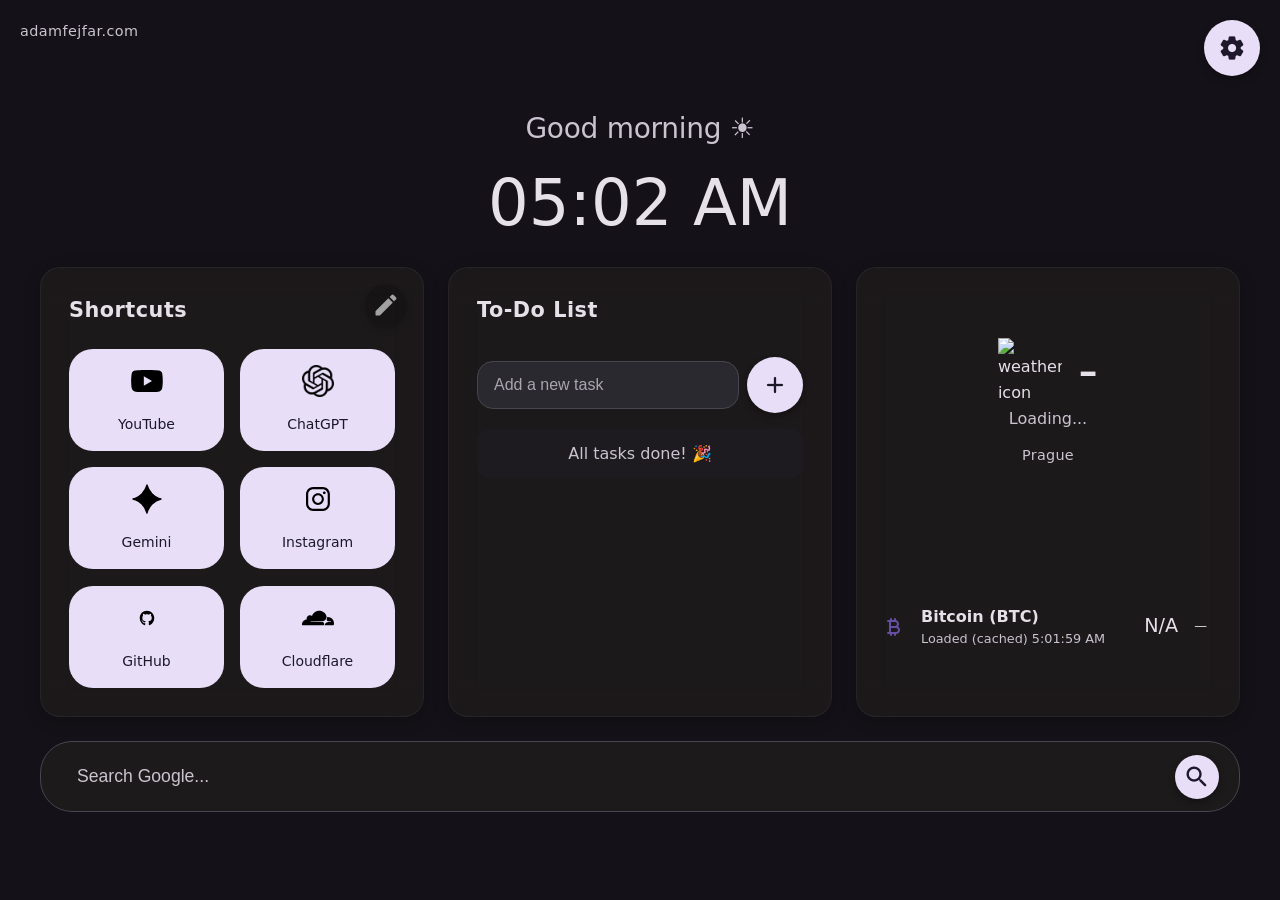
==== commit 5b39515a: "25.9" ====
--- a/index.html
+++ b/index.html
@@ -148,19 +148,6 @@
     </form>
   </div>
 
-
-   <!-- Floating Now Playing (bottom center) -->
-<div id="nowplaying-bar" class="hidden">
-  <img id="np-thumb" src="" alt="album art" />
-  <div class="np-info">
-    <div id="np-title">—</div>
-    <div id="np-artist">—</div>
-    <div id="np-status">Waiting for track…</div>
-  </div>
-  <button id="np-open" class="m3-icon-button" title="Open in YouTube Music">
-    <span class="material-icons-round">open_in_new</span>
-  </button>
-</div>
 
   <!-- Settings Button -->
   <button id="open-settings" class="m3-icon-button" style="position: fixed; top: 20px; right: 20px; z-index: 1000;">
@@ -202,27 +189,23 @@
 </div>
 
   </div>
-<!-- Settings Section for Last.fm (inside your settings panel) -->
+<!-- Backup & Restore -->
 <div class="settings-section">
-  <h3>Now Playing (Last.fm)</h3>
-  <div class="api-inputs">
-    <label>
-      Last.fm Username
-      <input id="lastfm-user" type="text" placeholder="your_username" />
-    </label>
-    <label>
-      Last.fm API Key
-      <input id="lastfm-key" type="text" placeholder="xxxxxxxxxxxxxxxxxxxxxxxxxxxxxxxx" />
-    </label>
-  </div>
-  <div class="api-buttons">
-    <button id="save-lastfm" class="m3-button">Save</button>
-    <button id="reset-lastfm" class="m3-button danger">Reset</button>
-  </div>
-  <p class="muted" style="margin:0;">
-    Tip: Install a browser scrobbler (like Web Scrobbler) to send YouTube Music plays to Last.fm.
-  </p>
-</div>
+  <h3>Backup & Restore</h3>
+  <div class="api-buttons centered">
+    <button id="export-settings" class="m3-button">Export Settings</button>
+    <label for="import-settings" class="custom-file-upload">Import Settings</label>
+    <input type="file" id="import-settings" accept=".json" style="display:none" />
+  </div>
+</div>
+
+<!-- Keyboard Shortcuts Help -->
+<div class="settings-section">
+  <h3>Keyboard Shortcuts</h3>
+  <p class="muted">Press <kbd>?</kbd> anytime to view available shortcuts.</p>
+  <button id="open-shortcuts" class="m3-button">View Shortcuts</button>
+</div>
+
   <div class="settings-section">
   <label>Background Image</label>
   <div class="background-controls" id="bg-dropzone">
@@ -265,6 +248,21 @@
 
 </div>
  
+  <!-- Keyboard Shortcuts Modal -->
+<div id="shortcuts-modal" class="hidden">
+  <div class="modal-content">
+    <h3>Keyboard Shortcuts</h3>
+    <ul>
+  <li><kbd>Ctrl/⌘ + K</kbd> Command Palette</li>
+  <li><kbd>/</kbd> Focus Search</li>
+  <li><kbd>T</kbd> Add To-Do</li>
+  <li><kbd>S</kbd> Open Settings</li>
+  <li><kbd>?</kbd> Show this list</li>
+</ul>
+
+    <button id="close-shortcuts" class="m3-button">Close</button>
+  </div>
+</div>
 
 
 
--- a/style.css
+++ b/style.css
@@ -1541,73 +1541,136 @@
   }
 }
 
+
 /* ============================
-   Floating Now Playing Bar
+   Shortcuts Modal (Material You style)
    ============================ */
-#nowplaying-bar {
+#shortcuts-modal {
   position: fixed;
-  bottom: 20px;
-  left: 50%;
-  transform: translateX(-50%);
-  
+  inset: 0;
   display: flex;
   align-items: center;
+  justify-content: center;
+  background: rgba(0, 0, 0, 0.45);
+  backdrop-filter: blur(8px);
+  -webkit-backdrop-filter: blur(8px);
+  z-index: 3000;
+  opacity: 0;
+  pointer-events: none;
+  transition: opacity 0.3s ease;
+}
+
+#shortcuts-modal.active {
+  opacity: 1;
+  pointer-events: auto;
+}
+
+#shortcuts-modal .modal-content {
+  background: var(--surface-container);
+  color: var(--on-surface);
+  border-radius: 1.25rem;
+  padding: 1.5rem 1.75rem;
+  box-shadow: 0 12px 40px rgba(0, 0, 0, 0.35);
+  width: min(480px, 92vw);
+
+  /* Animation */
+  transform: scale(0.9) translateY(20px);
+  opacity: 0;
+  transition: transform 0.3s cubic-bezier(0.4, 0, 0.2, 1),
+              opacity 0.3s ease;
+}
+
+#shortcuts-modal.active .modal-content {
+  transform: scale(1) translateY(0);
+  opacity: 1;
+}
+
+/* Header */
+#shortcuts-modal .modal-content h3 {
+  margin-top: 0;
+  margin-bottom: 1rem;
+  font: var(--font-headline);
+  color: var(--on-surface);
+  text-align: center;
+}
+
+/* List of shortcuts */
+#shortcuts-modal ul {
+  list-style: none;
+  padding: 0;
+  margin: 1rem 0 1.5rem;
+  display: flex;
+  flex-direction: column;
   gap: 0.75rem;
-
-  background: rgba(32, 30, 30, 0.55); /* frosted look */
-  backdrop-filter: blur(20px) saturate(160%);
-  -webkit-backdrop-filter: blur(20px) saturate(160%);
-
-  padding: 0.6rem 1rem;
+}
+
+#shortcuts-modal li {
+  display: flex;
+  justify-content: space-between;
+  align-items: center;
+  background: var(--surface-container-low);
+  padding: 0.6rem 0.9rem;
+  border-radius: 0.75rem;
+  font-size: 0.95rem;
+  color: var(--on-surface);
+  transition: background 0.2s ease;
+}
+
+#shortcuts-modal li:hover {
+  background: var(--surface-container);
+}
+
+/* Keyboard keys */
+#shortcuts-modal kbd {
+  background: var(--secondary-container);
+  color: var(--on-secondary-container);
+  padding: 0.25rem 0.5rem;
+  border-radius: 0.4rem;
+  font-family: monospace;
+  font-size: 0.85rem;
+  font-weight: 500;
+  min-width: 2rem;
+  text-align: center;
+}
+
+/* Close button */
+#close-shortcuts {
+  display: block;
+  margin: 0 auto;
+  padding: 0.6rem 1.4rem;
   border-radius: 1rem;
-  box-shadow: 0 4px 20px rgba(0,0,0,0.3);
-
-  min-width: 280px;
-  max-width: 90vw;
-  z-index: 1200;
-
-  animation: slideUp 0.4s cubic-bezier(0.4, 0, 0.2, 1);
-}
-
-#nowplaying-bar.hidden {
-  display: none;
-}
-
-#nowplaying-bar img {
-  width: 48px;
-  height: 48px;
-  border-radius: 0.5rem;
-  object-fit: cover;
-  box-shadow: 0 2px 6px rgba(0,0,0,0.25);
-}
-
-#nowplaying-bar .np-info {
-  flex: 1;
-  display: flex;
-  flex-direction: column;
-  min-width: 0;
-}
-
-#np-title {
-  font-size: 0.95rem;
-  font-weight: 600;
+  background: var(--primary);
+  color: var(--on-primary);
+  border: none;
+  cursor: pointer;
+  font: var(--font-label);
+  transition: filter 0.2s, transform 0.15s, box-shadow 0.25s;
+}
+
+#close-shortcuts:hover {
+  filter: brightness(1.1);
+  transform: translateY(-1px);
+  box-shadow: 0 4px 12px rgba(0,0,0,0.15);
+}
+
+#close-shortcuts:active {
+  transform: scale(0.97);
+  box-shadow: 0 2px 6px rgba(0,0,0,0.2);
+}
+
+/* Centered buttons in settings blocks */
+.api-buttons.centered {
+  justify-content: center;
+  flex-wrap: wrap;
+  gap: 0.75rem;
+}
+
+/* Keyboard shortcut hint style */
+.settings-section kbd {
+  background: var(--surface-container-high);
   color: var(--on-surface);
-  white-space: nowrap;
-  overflow: hidden;
-  text-overflow: ellipsis;
-}
-
-#np-artist,
-#np-status {
-  font-size: 0.8rem;
-  color: var(--on-surface-variant);
-  white-space: nowrap;
-  overflow: hidden;
-  text-overflow: ellipsis;
-}
-
-/* Entrance animation */
-@keyframes slideUp {
-  from { transform: translate(-50%, 100%); opacity: 0; }
-  to   { transform: translate(-50%, 0); opacity: 1; }
-}
+  padding: 0.2rem 0.5rem;
+  border-radius: 0.3rem;
+  font-family: monospace;
+  font-size: 0.85rem;
+}
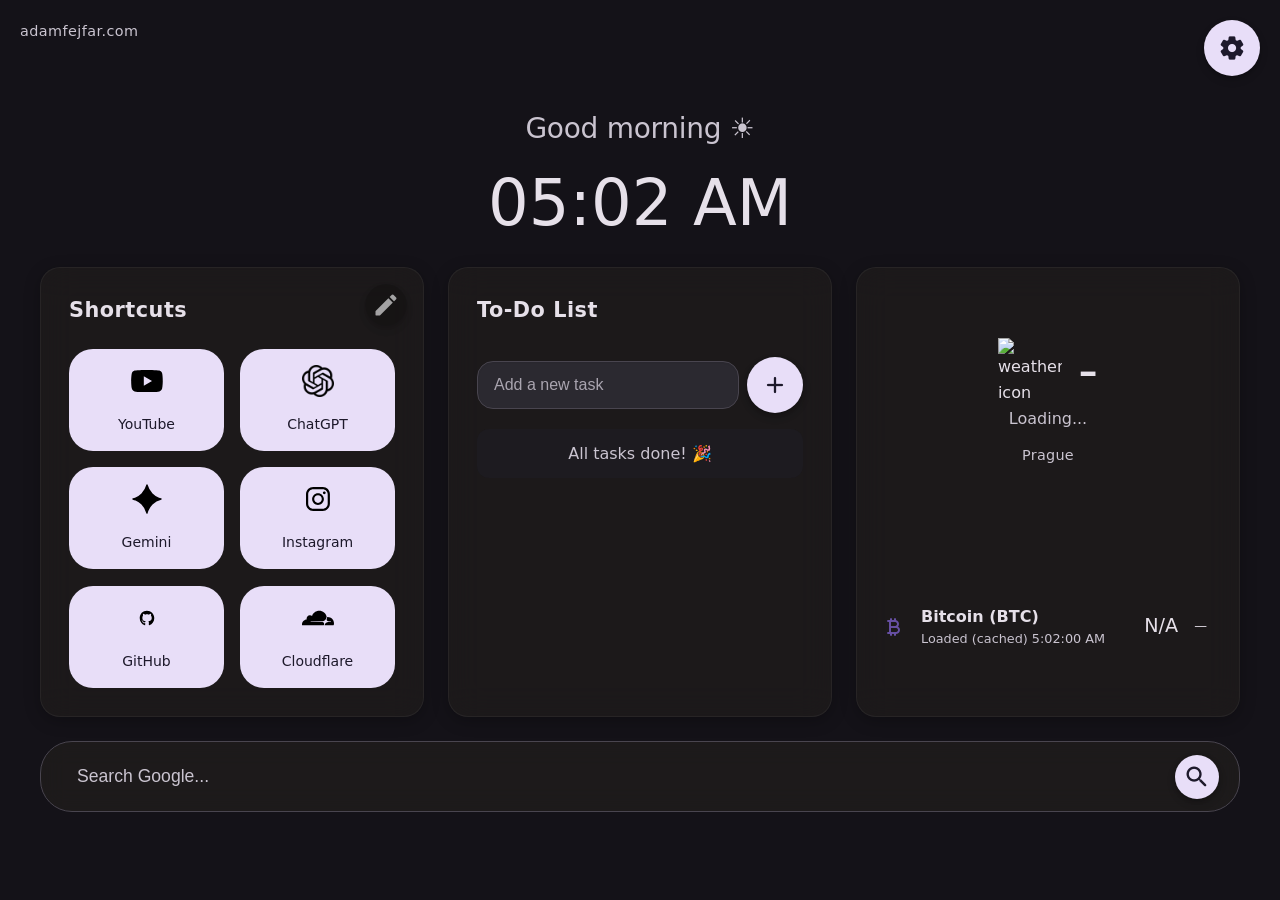
==== commit e5940906: "Update index.html" ====
--- a/index.html
+++ b/index.html
@@ -32,32 +32,32 @@
 
     <div class="shortcuts" id="shortcuts-list">
       <!-- Make sure each <a> has: data-id, <img>, and <span class="shortcut-name"> -->
-      <a href="https://youtube.com" target="_blank" class="m3-button" data-id="youtube">
+      <a href="https://youtube.com"  class="m3-button" data-id="youtube">
         <img src="yt.svg" alt="YouTube" class="shortcut-icon"/>
         <span class="shortcut-name">YouTube</span>
       </a>
 
-      <a href="https://chat.openai.com" target="_blank" class="m3-button" data-id="chatgpt">
+      <a href="https://chat.openai.com"  class="m3-button" data-id="chatgpt">
         <img src="chat.svg" alt="ChatGPT" class="shortcut-icon"/>
         <span class="shortcut-name">ChatGPT</span>
       </a>
 
-      <a href="https://gemini.google.com" target="_blank" class="m3-button" data-id="gemini">
+      <a href="https://gemini.google.com"  class="m3-button" data-id="gemini">
         <img src="gemini.svg" alt="Gemini" class="shortcut-icon"/>
         <span class="shortcut-name">Gemini</span>
       </a>
 
-      <a href="https://instagram.com" target="_blank" class="m3-button" data-id="instagram">
+      <a href="https://instagram.com"  class="m3-button" data-id="instagram">
         <img src="instagram.svg" alt="Instagram" class="shortcut-icon"/>
         <span class="shortcut-name">Instagram</span>
       </a>
 
-      <a href="https://github.com" target="_blank" class="m3-button" data-id="github">
+      <a href="https://github.com"  class="m3-button" data-id="github">
         <img src="github.svg" alt="GitHub" class="shortcut-icon"/>
         <span class="shortcut-name">GitHub</span>
       </a>
 
-      <a href="https://dash.cloudflare.com" target="_blank" class="m3-button" data-id="cloudflare">
+      <a href="https://dash.cloudflare.com"  class="m3-button" data-id="cloudflare">
         <img src="cloudflare.svg" alt="Cloudflare" class="shortcut-icon"/>
         <span class="shortcut-name">Cloudflare</span>
       </a>
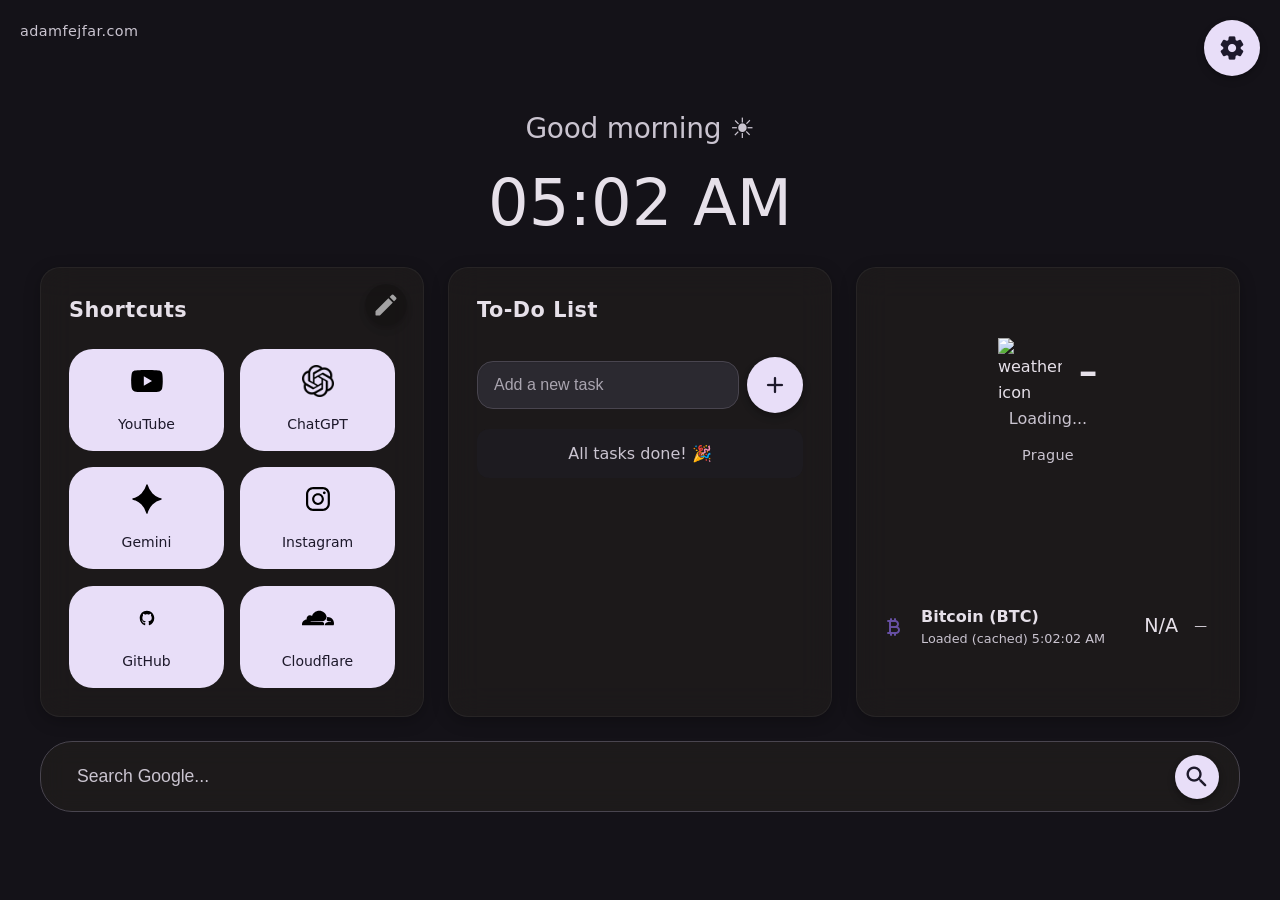
==== commit 7944d455: "Update index.html" ====
--- a/index.html
+++ b/index.html
@@ -140,7 +140,7 @@
 
     
   <div class="search-card">
-    <form action="https://www.google.com/search" method="GET" target="_blank" class="search-form">
+    <form action="https://www.google.com/search" method="GET" class="search-form">
       <input type="text" name="q" placeholder="Search Google..." required />
       <button type="submit" class="m3-icon-button">
         <span class="material-icons-round">search</span>
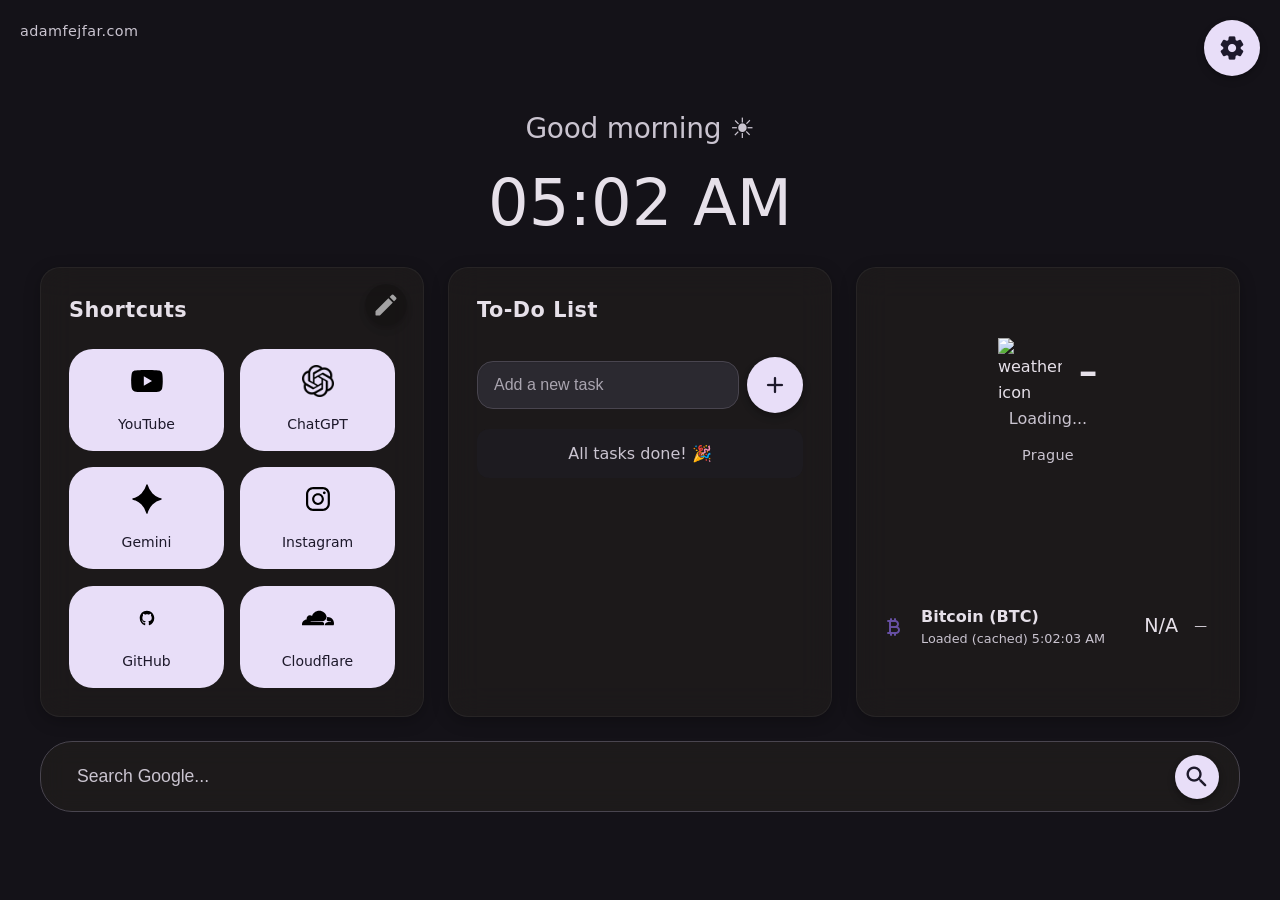
==== commit 9b115b2a: "Update index.html" ====
--- a/index.html
+++ b/index.html
@@ -253,7 +253,6 @@
   <div class="modal-content">
     <h3>Keyboard Shortcuts</h3>
     <ul>
-  <li><kbd>Ctrl/⌘ + K</kbd> Command Palette</li>
   <li><kbd>/</kbd> Focus Search</li>
   <li><kbd>T</kbd> Add To-Do</li>
   <li><kbd>S</kbd> Open Settings</li>
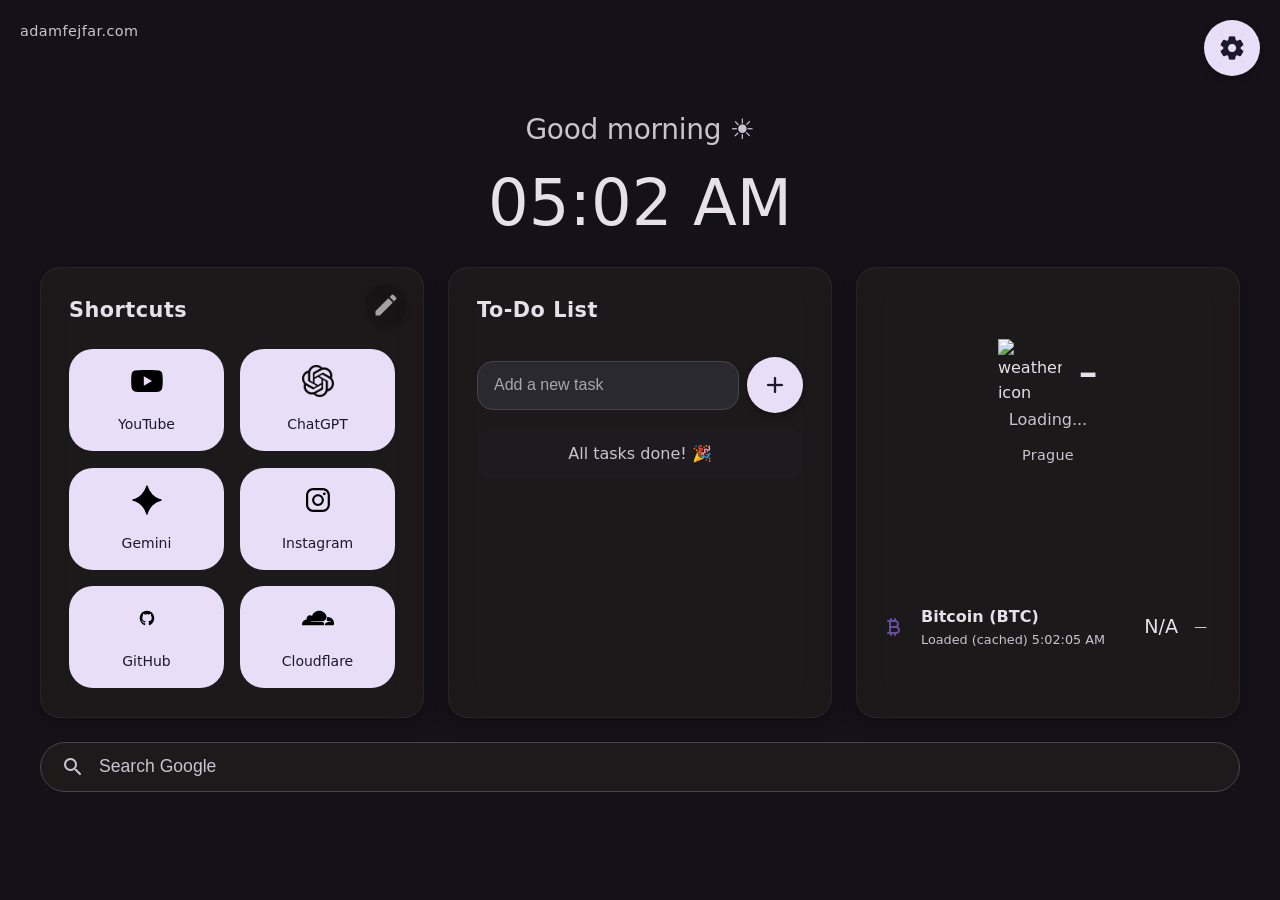
==== commit d4296d78: "reorder" ====
--- a/index.html
+++ b/index.html
@@ -139,14 +139,15 @@
 
 
     
-  <div class="search-card">
-    <form action="https://www.google.com/search" method="GET" class="search-form">
-      <input type="text" name="q" placeholder="Search Google..." required />
-      <button type="submit" class="m3-icon-button">
-        <span class="material-icons-round">search</span>
-      </button>
+ <div class="search-container">
+    <form id="search-form" action="https://www.google.com/search" method="get" target="_blank">
+        <div class="input-wrapper" id="input-wrapper">
+            <span class="material-icons-round">search</span>
+            <input type="text" id="search-input" name="q" autocomplete="off" placeholder="Search Google">
+        </div>
     </form>
-  </div>
+    <ul id="suggestions-box"></ul>
+</div>
 
 
   <!-- Settings Button -->
@@ -266,6 +267,7 @@
 
 
     <script src="script.js"></script>
+    <script src="search.js"></script>
     
   </body>
   </html>
--- a/style.css
+++ b/style.css
@@ -740,73 +740,119 @@
 
 
 
-  /* Full-width Search Card */
-  .search-card {
-    margin-top: 1.5rem;
-    width: 100%;
-    max-width: 1200px; /* match grid-container */
-    background: rgba(33, 30, 29, 0.7);
-    backdrop-filter: blur(12px);
-    -webkit-backdrop-filter: blur(12px);
-    border-radius: 2rem; /* smoother pill shape */
-    padding: 0.75rem 1.25rem;
-    border: 1px solid var(--outline-variant);
-    animation: card-enter 0.6s cubic-bezier(0.4, 0.0, 0.2, 1) forwards;
-
-    margin-left: auto;
-    margin-right: auto;
-    box-sizing: border-box;
-  }
-
-  .search-form {
-    display: flex;
-    align-items: center;
-    gap: 0.75rem;
-    width: 100%;
-  }
-
-  .search-form input {
-    flex-grow: 1;
-    background: transparent;
-    border: none;
-    color: var(--on-surface);
-    padding: 0.75rem 1rem;
-    font-size: 1.1rem;
-    border-radius: 1rem; /* slight rounding for softer input look */
-    transition: background-color 0.2s ease, border-color 0.2s ease;
-  }
-
-  .search-form input::placeholder {
-    color: var(--on-surface-variant);
-  }
-
-  .search-form input:focus {
-    outline: none;
-    background-color: rgba(255, 255, 255, 0.05);
-  }
-
-  .search-form button {
-    background-color: var(--secondary-container);
-    color: var(--on-secondary-container);
-    border: none;
-    border-radius: 50%;
-    width: 44px;
-    height: 44px;
-    display: flex;
-    align-items: center;
-    justify-content: center;
-    cursor: pointer;
-    transition: background-color 0.2s ease, transform 0.1s ease;
-  }
-
-  .search-form button:hover {
-    background-color: var(--secondary-container);
-    filter: brightness(0.9);
-  }
-
-  .search-form button:active {
-    transform: scale(0.95);
-  }
+ /* === FINAL SEARCH STYLES (with animation) === */
+.search-container {
+  position: relative;
+  width: 100%;
+  max-width: 1200px;
+  margin: 1.5rem auto 20px;
+  background: rgba(33, 30, 29, 0.7);
+  backdrop-filter: blur(12px);
+  -webkit-backdrop-filter: blur(12px);
+  border-radius: 2rem;
+  border: 1px solid var(--outline-variant);
+  box-sizing: border-box;
+  display: flex;
+  align-items: center;
+  padding: 0.75rem 1.25rem;
+  gap: 0.75rem;
+  transition: border-radius 0.2s ease-in-out;
+}
+
+.search-container:has(#suggestions-box.visible) {
+  border-bottom-left-radius: 0;
+  border-bottom-right-radius: 0;
+}
+
+/* (The .input-wrapper and #search-input styles remain the same) */
+.input-wrapper {
+  flex-grow: 1;
+  display: flex;
+  align-items: center;
+}
+
+.input-wrapper .material-icons-round {
+  color: var(--on-surface-variant);
+  margin-right: 12px;
+}
+
+#search-input {
+  width: 100%;
+  background: transparent;
+  border: none;
+  outline: none;
+  color: var(--on-surface);
+  font-size: 1.1rem;
+  height: 100%;
+}
+
+#search-input::placeholder {
+  color: var(--on-surface-variant);
+}
+
+.search-container:has(#search-input:focus) {
+  background-color: rgba(50, 47, 46, 0.8);
+}
+/* === END of unchanged styles === */
+
+
+/* EDITED: Updated #suggestions-box for the transition */
+#suggestions-box {
+  list-style: none;
+  padding: 8px 0;
+  margin: 0;
+  position: absolute;
+  width: 100%;
+  left: 0;
+  top: 100%;
+  background: rgba(43, 40, 39, 0.85);
+  backdrop-filter: blur(12px);
+  -webkit-backdrop-filter: blur(12px);
+  border: 1px solid var(--outline-variant);
+  border-top: none;
+  border-radius: 0 0 2rem 2rem;
+  box-shadow: 0 8px 16px rgba(0, 0, 0, 0.3);
+  max-height: 400px;
+  overflow-y: auto;
+  z-index: 100;
+
+  /* --- NEW styles for the transition --- */
+  /* Start hidden and slightly moved up */
+  opacity: 0;
+  transform: translateY(-10px);
+  visibility: hidden;
+  pointer-events: none;
+  /* Define the transition effect */
+  transition: opacity 0.2s ease, transform 0.2s ease, visibility 0.2s;
+}
+
+/* NEW: This class makes the suggestions box visible and animates it into place */
+#suggestions-box.visible {
+  opacity: 1;
+  transform: translateY(0);
+  visibility: visible;
+  pointer-events: auto;
+}
+
+/* (The #suggestions-box li styles remain the same) */
+#suggestions-box li {
+  display: flex;
+  align-items: center;
+  padding: 12px 20px;
+  color: var(--on-surface);
+  cursor: pointer;
+  font-size: 1rem;
+}
+
+#suggestions-box li:hover {
+  background-color: rgba(255, 255, 255, 0.05);
+}
+
+#suggestions-box li .material-icons-round {
+  color: var(--on-surface-variant);
+  margin-right: 16px;
+  font-size: 20px;
+}
 /* =========================================================
    SETTINGS PANEL (Transparent, blurred backdrop)
    ========================================================= */
@@ -1674,3 +1720,25 @@
   font-family: monospace;
   font-size: 0.85rem;
 }
+/* === SMOOTH DRAG & DROP FOR SHORTCUTS === */
+
+/* This is the key part: animate the shortcuts when their position changes */
+.shortcuts a {
+  transition: transform 0.25s cubic-bezier(0.4, 0, 0.2, 1);
+}
+
+/* Style for the icon currently being dragged */
+.shortcuts a.dragging {
+  /* Make it semi-transparent and lift it up slightly */
+  opacity: 0.5;
+  transform: scale(1.1);
+  box-shadow: 0 8px 24px rgba(0,0,0,0.3);
+}
+
+/* While an item is being dragged, the other items are NOT the one being dragged */
+/* This makes sure the browser doesn't show the "ghost" of the original item */
+.shortcuts a.editing:not(.dragging) {
+  /* You can add styles here for how the other icons should look */
+  /* For example, a slight dimming effect: */
+  /* opacity: 0.8; */
+}
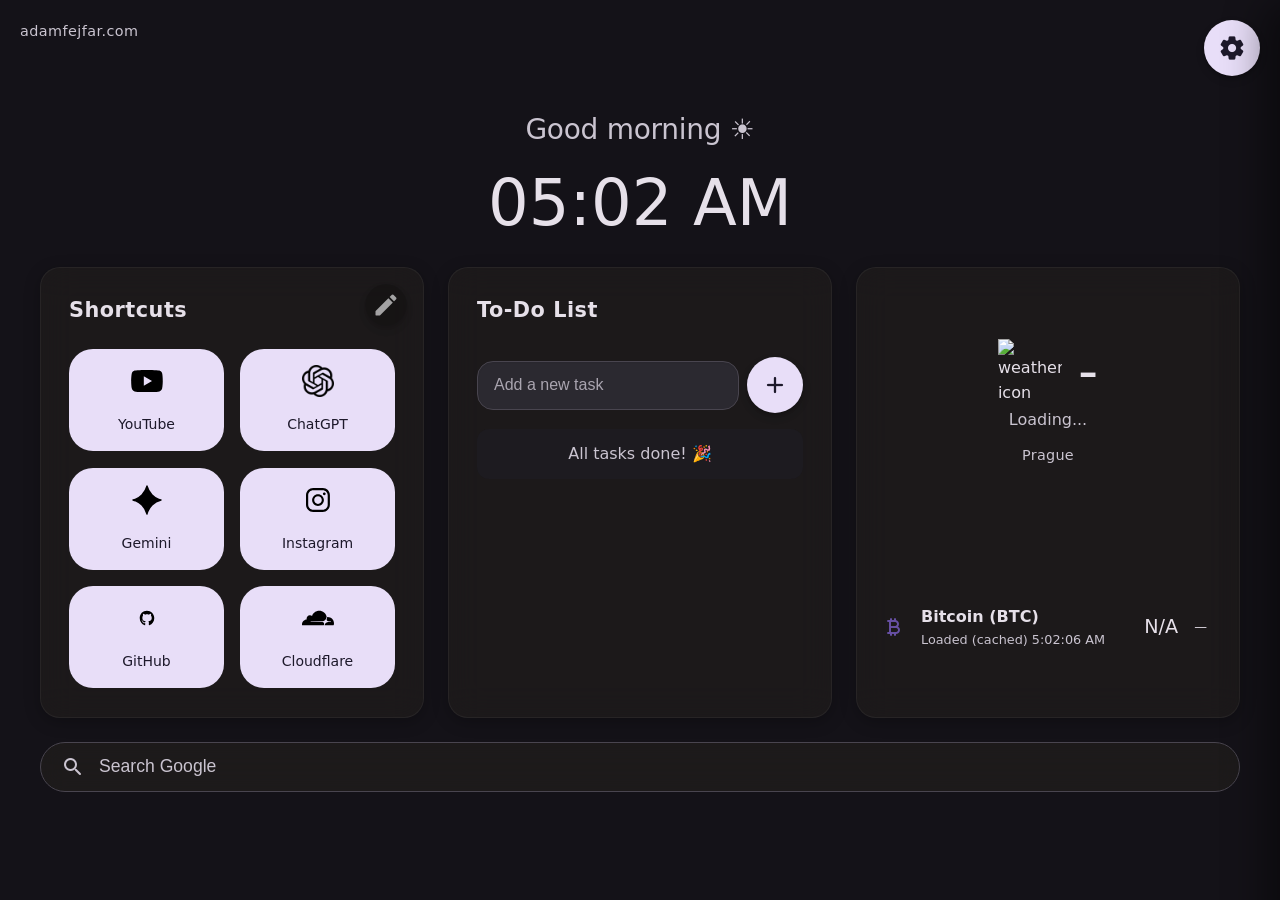
==== commit 477c32ad: "Add files via upload" ====
--- a/index.html
+++ b/index.html
@@ -1,161 +1,149 @@
-  <!DOCTYPE html>
-  <html lang="en">
-  <head>
-    <meta charset="UTF-8" />
-    <meta name="viewport" content="width=device-width, initial-scale=1.0"/>
-    <title>Home</title>
-    <link rel="stylesheet" href="style.css"/>
-    <link href="https://fonts.googleapis.com/icon?family=Material+Icons+Round" rel="stylesheet">
+<!DOCTYPE html>
+<html lang="en">
+<head>
+  <meta charset="UTF-8" />
+  <meta name="viewport" content="width=device-width, initial-scale=1.0"/>
+  <title>Home</title>
+  <link rel="stylesheet" href="style.css"/>
+  <link href="https://fonts.googleapis.com/icon?family=Material+Icons+Round" rel="stylesheet">
   <link rel="preconnect" href="https://fonts.googleapis.com">
   <link rel="preconnect" href="https://fonts.gstatic.com" crossorigin>
   <link href="https://fonts.googleapis.com/css2?family=Poppins:ital,wght@0,100;0,200;0,300;0,400;0,500;0,600;0,700;0,800;0,900;1,100;1,200;1,300;1,400;1,500;1,600;1,700;1,800;1,900&family=Rubik:ital,wght@0,300..900;1,300..900&display=swap" rel="stylesheet">
-    <link rel="icon" type="image/png" href="logo.png">
-
-  </head>
-  <body>
-    
-
-    <header>
-      <h2 id="greeting">Hello</h2>
-      <div id="time"></div>
-    </header>
-    <a href="https://adamfejfar.com" target="_blank" id="site-credit">adamfejfar.com</a>
-
-    <div class="grid-container">
-  <div class="card shortcuts-card">
-    <div class="shortcuts-header">
-      <h3>Shortcuts</h3>
-      <button id="edit-shortcuts" class="m3-icon-button" title="Edit shortcuts">
-        <span class="material-icons-round">edit</span>
-      </button>
-    </div>
-
-    <div class="shortcuts" id="shortcuts-list">
-      <!-- Make sure each <a> has: data-id, <img>, and <span class="shortcut-name"> -->
-      <a href="https://youtube.com"  class="m3-button" data-id="youtube">
-        <img src="yt.svg" alt="YouTube" class="shortcut-icon"/>
-        <span class="shortcut-name">YouTube</span>
-      </a>
-
-      <a href="https://chat.openai.com"  class="m3-button" data-id="chatgpt">
-        <img src="chat.svg" alt="ChatGPT" class="shortcut-icon"/>
-        <span class="shortcut-name">ChatGPT</span>
-      </a>
-
-      <a href="https://gemini.google.com"  class="m3-button" data-id="gemini">
-        <img src="gemini.svg" alt="Gemini" class="shortcut-icon"/>
-        <span class="shortcut-name">Gemini</span>
-      </a>
-
-      <a href="https://instagram.com"  class="m3-button" data-id="instagram">
-        <img src="instagram.svg" alt="Instagram" class="shortcut-icon"/>
-        <span class="shortcut-name">Instagram</span>
-      </a>
-
-      <a href="https://github.com"  class="m3-button" data-id="github">
-        <img src="github.svg" alt="GitHub" class="shortcut-icon"/>
-        <span class="shortcut-name">GitHub</span>
-      </a>
-
-      <a href="https://dash.cloudflare.com"  class="m3-button" data-id="cloudflare">
-        <img src="cloudflare.svg" alt="Cloudflare" class="shortcut-icon"/>
-        <span class="shortcut-name">Cloudflare</span>
-      </a>
-    </div>
-  </div>
-
-  <!-- Editor modal -->
-  <div id="shortcut-editor" class="editor-modal hidden" aria-hidden="true">
-    <div class="editor-content" role="dialog" aria-modal="true" aria-labelledby="editor-title">
-      <h3 id="editor-title">Edit Shortcut</h3>
-
-      <label class="editor-row">
-        <span>Name</span>
-        <input id="edit-name" type="text" placeholder="My Site">
-      </label>
-
-      <label class="editor-row">
-        <span>Link</span>
-        <input id="edit-link" type="url" placeholder="https://example.com">
-      </label>
-
-      <div class="editor-row">
-        <span>Icon</span>
-        <div class="icon-edit">
-          <img id="edit-preview" class="shortcut-icon" alt="Icon preview" />
-          <label class="custom-file-upload">
-            Upload Icon
-            <input type="file" id="edit-file" accept="image/*">
-          </label>
-          <input id="edit-img-url" type="url" placeholder="or paste image URL">
-        </div>
-      </div>
-
-      <div class="editor-actions">
-        <button id="editor-save" class="m3-icon-button"><span class="material-icons-round">check</span></button>
-        <button id="editor-cancel" class="m3-icon-button"><span class="material-icons-round">close</span></button>
-      </div>
-    </div>
-  </div>
-
-
-
-      <div class="card todo-card">
-        <h3>To-Do List</h3>
-        <div class="todo-input">
-          <input type="text" id="todo-text" placeholder="Add a new task" />
-          <button id="add-todo" class="m3-icon-button">
-            <span class="material-icons-round">add</span>
-          </button>
-        </div>
-        <ul id="todo-list"></ul>
-      </div>
- <div class="card weather-card">
-  <div id="weather-top">
-    <div id="weather-main">
-      <img id="weather-icon" src="http://openweathermap.org/img/wn/01d@2x.png" alt="weather icon" />
-      <div id="temp">-</div>
-    </div>
-    <div id="description">loading...</div>
-    <!-- NEW: City label -->
-    <div id="location">Prague</div>
-  </div>
-
-  <div id="btc-bottom">
-    <span class="material-icons-round btc-icon" aria-hidden="true">currency_bitcoin</span>
-    <div class="btc-meta">
-      <div class="btc-title">Bitcoin (BTC)</div>
-      <div class="btc-sub" id="btc-updated">Just now</div>
-    </div>
-    <div class="btc-right">
-      <span id="btc-price" class="btc-price-value">-</span>
-      <span id="btc-change" class="btc-chip gain">-</span>
-    </div>
-  </div>
-</div>
-
-      
-  </div>
-
-
-    
- <div class="search-container">
+  <link rel="icon" type="image/png" href="logo.png">
+</head>
+<body>
+
+  <header>
+    <h2 id="greeting">Hello</h2>
+    <div id="time"></div>
+  </header>
+  <a href="https://adamfejfar.com" target="_blank" id="site-credit">adamfejfar.com</a>
+
+  <div class="grid-container">
+    <div class="card shortcuts-card">
+      <div class="shortcuts-header">
+        <h3>Shortcuts</h3>
+        <button id="edit-shortcuts" class="m3-icon-button" title="Edit shortcuts">
+          <span class="material-icons-round">edit</span>
+        </button>
+      </div>
+
+      <div class="shortcuts" id="shortcuts-list">
+        <a href="https://youtube.com" class="m3-button" data-id="youtube">
+          <img src="yt.svg" alt="YouTube" class="shortcut-icon"/>
+          <span class="shortcut-name">YouTube</span>
+        </a>
+
+        <a href="https://chat.openai.com" class="m3-button" data-id="chatgpt">
+          <img src="chat.svg" alt="ChatGPT" class="shortcut-icon"/>
+          <span class="shortcut-name">ChatGPT</span>
+        </a>
+
+        <a href="https://gemini.google.com" class="m3-button" data-id="gemini">
+          <img src="gemini.svg" alt="Gemini" class="shortcut-icon"/>
+          <span class="shortcut-name">Gemini</span>
+        </a>
+
+        <a href="https://instagram.com" class="m3-button" data-id="instagram">
+          <img src="instagram.svg" alt="Instagram" class="shortcut-icon"/>
+          <span class="shortcut-name">Instagram</span>
+        </a>
+
+        <a href="https://github.com" class="m3-button" data-id="github">
+          <img src="github.svg" alt="GitHub" class="shortcut-icon"/>
+          <span class="shortcut-name">GitHub</span>
+        </a>
+
+        <a href="https://dash.cloudflare.com" class="m3-button" data-id="cloudflare">
+          <img src="cloudflare.svg" alt="Cloudflare" class="shortcut-icon"/>
+          <span class="shortcut-name">Cloudflare</span>
+        </a>
+      </div>
+    </div>
+
+    <div id="shortcut-editor" class="editor-modal hidden" aria-hidden="true">
+      <div class="editor-content" role="dialog" aria-modal="true" aria-labelledby="editor-title">
+        <h3 id="editor-title">Edit Shortcut</h3>
+
+        <label class="editor-row">
+          <span>Name</span>
+          <input id="edit-name" type="text" placeholder="My Site">
+        </label>
+
+        <label class="editor-row">
+          <span>Link</span>
+          <input id="edit-link" type="url" placeholder="https://example.com">
+        </label>
+
+        <div class="editor-row">
+          <span>Icon</span>
+          <div class="icon-edit">
+            <img id="edit-preview" class="shortcut-icon" alt="Icon preview" />
+            <label class="custom-file-upload">
+              Upload Icon
+              <input type="file" id="edit-file" accept="image/*">
+            </label>
+            <input id="edit-img-url" type="url" placeholder="or paste image URL">
+          </div>
+        </div>
+
+        <div class="editor-actions">
+          <button id="editor-save" class="m3-icon-button"><span class="material-icons-round">check</span></button>
+          <button id="editor-cancel" class="m3-icon-button"><span class="material-icons-round">close</span></button>
+        </div>
+      </div>
+    </div>
+
+    <div class="card todo-card">
+      <h3>To-Do List</h3>
+      <div class="todo-input">
+        <input type="text" id="todo-text" placeholder="Add a new task" />
+        <button id="add-todo" class="m3-icon-button">
+          <span class="material-icons-round">add</span>
+        </button>
+      </div>
+      <ul id="todo-list"></ul>
+    </div>
+
+    <div class="card weather-card">
+      <div id="weather-top">
+        <div id="weather-main">
+          <img id="weather-icon" src="http://openweathermap.org/img/wn/01d@2x.png" alt="weather icon" />
+          <div id="temp">-</div>
+        </div>
+        <div id="description">loading...</div>
+        <div id="location">Prague</div>
+      </div>
+
+      <div id="btc-bottom">
+        <span class="material-icons-round btc-icon" aria-hidden="true">currency_bitcoin</span>
+        <div class="btc-meta">
+          <div class="btc-title">Bitcoin (BTC)</div>
+          <div class="btc-sub" id="btc-updated">Just now</div>
+        </div>
+        <div class="btc-right">
+          <span id="btc-price" class="btc-price-value">-</span>
+          <span id="btc-change" class="btc-chip gain">-</span>
+        </div>
+      </div>
+    </div>
+
+  </div>
+
+  <div class="search-container">
     <form id="search-form" action="https://www.google.com/search" method="get" target="_blank">
-        <div class="input-wrapper" id="input-wrapper">
-            <span class="material-icons-round">search</span>
-            <input type="text" id="search-input" name="q" autocomplete="off" placeholder="Search Google">
-        </div>
+      <div class="input-wrapper" id="input-wrapper">
+        <span class="material-icons-round">search</span>
+        <input type="text" id="search-input" name="q" autocomplete="off" placeholder="Search Google">
+      </div>
     </form>
     <ul id="suggestions-box"></ul>
-</div>
-
-
-  <!-- Settings Button -->
+  </div>
+
   <button id="open-settings" class="m3-icon-button" style="position: fixed; top: 20px; right: 20px; z-index: 1000;">
     <span class="material-icons-round">settings</span>
   </button>
 
-  <!-- Settings Side Panel -->
   <div id="settings-panel" class="settings-panel">
     <div class="settings-header">
       <h3>Settings</h3>
@@ -164,110 +152,118 @@
       </button>
     </div>
 
-  <div class="settings-section">
-    <label>Color Scheme</label>
-    <div class="color-swatches">
-  <button class="swatch" data-theme="red" style="--swatch:#B3261E"></button>
-  <button class="swatch" data-theme="orange" style="--swatch:#9C4221"></button>
-  <button class="swatch" data-theme="amber" style="--swatch:#7D5800"></button>
-  <button class="swatch" data-theme="lime" style="--swatch:#5A6301"></button>
-  <button class="swatch" data-theme="green" style="--swatch:#006E1C"></button>
-  <button class="swatch" data-theme="teal" style="--swatch:#006A6A"></button>
-  <button class="swatch" data-theme="cyan" style="--swatch:#006A7F"></button>
-  <button class="swatch" data-theme="light-blue" style="--swatch:#0061A4"></button>
-  <button class="swatch" data-theme="blue" style="--swatch:#0061A4"></button>
-  <button class="swatch" data-theme="indigo" style="--swatch:#1E3A8A"></button>
-  <button class="swatch" data-theme="deep-purple" style="--swatch:#5E35B1"></button>
-  <button class="swatch" data-theme="purple" style="--swatch:#6750A4"></button>
-  <button class="swatch" data-theme="pink" style="--swatch:#9A4058"></button>
-  <button class="swatch" data-theme="rose" style="--swatch:#C62C4F"></button>
-  <button class="swatch" data-theme="brown" style="--swatch:#5D4037"></button>
-  <button class="swatch" data-theme="gray" style="--swatch:#6E6E6E"></button>
-  <button class="swatch" data-theme="blue-gray" style="--swatch:#607D8B"></button>
-  <button class="swatch" data-theme="navy" style="--swatch:#0D47A1"></button>
-  <button class="swatch" data-theme="forest-green" style="--swatch:#1B5E20"></button>
-  <button class="swatch" data-theme="teal-alt" style="--swatch:#00897B"></button>
-</div>
-
-  </div>
-<!-- Backup & Restore -->
-<div class="settings-section">
-  <h3>Backup & Restore</h3>
-  <div class="api-buttons centered">
-    <button id="export-settings" class="m3-button">Export Settings</button>
-    <label for="import-settings" class="custom-file-upload">Import Settings</label>
-    <input type="file" id="import-settings" accept=".json" style="display:none" />
-  </div>
-</div>
-
-<!-- Keyboard Shortcuts Help -->
-<div class="settings-section">
-  <h3>Keyboard Shortcuts</h3>
-  <p class="muted">Press <kbd>?</kbd> anytime to view available shortcuts.</p>
-  <button id="open-shortcuts" class="m3-button">View Shortcuts</button>
-</div>
-
-  <div class="settings-section">
-  <label>Background Image</label>
-  <div class="background-controls" id="bg-dropzone">
-    <!-- New Upload Icon (hidden once preview is shown) -->
-    <div id="bg-empty-icon">
-      <span class="material-icons-round">cloud_upload</span>
-      <p>Drop image or choose file</p>
-    </div>
-
-    <label class="custom-file-upload">
-      Choose File
-      <input type="file" id="bg-upload" accept="image/*">
-    </label>
-
-    <div id="bg-preview" class="hidden">
-      <img id="bg-thumb" src="" alt="Preview">
-      <span id="bg-name"></span>
-    </div>
-  </div>
-  <button id="remove-bg">Remove Background</button>
-</div>
-
-  <div class="settings-section api-section">
-  <h3>API Keys</h3>
-  <div class="api-inputs">
-    <label>
-      WEATHER API KEY
-      <input type="text" id="weather-api-key" placeholder="Paste your key(openweather)">
-    </label>
-    <label>
-      CRYPTO API KEY
-      <input type="text" id="crypto-api-key" placeholder="Paste your key(mobula )">
-    </label>
-  </div>
-  <div class="api-buttons">
-    <button id="save-api-keys" class="m3-button">SAVE</button>
-    <button id="reset-api-keys" class="m3-button danger">RESET</button>
-  </div>
-</div>
-
-</div>
- 
-  <!-- Keyboard Shortcuts Modal -->
-<div id="shortcuts-modal" class="hidden">
-  <div class="modal-content">
-    <h3>Keyboard Shortcuts</h3>
-    <ul>
-  <li><kbd>/</kbd> Focus Search</li>
-  <li><kbd>T</kbd> Add To-Do</li>
-  <li><kbd>S</kbd> Open Settings</li>
-  <li><kbd>?</kbd> Show this list</li>
-</ul>
-
-    <button id="close-shortcuts" class="m3-button">Close</button>
-  </div>
-</div>
-
-
-
-    <script src="script.js"></script>
-    <script src="search.js"></script>
-    
-  </body>
-  </html>
+    <div class="settings-section">
+      <label>Color Scheme</label>
+      <div class="color-swatches">
+        <button class="swatch" data-theme="red" style="--swatch:#B3261E"></button>
+        <button class="swatch" data-theme="orange" style="--swatch:#9C4221"></button>
+        <button class="swatch" data-theme="amber" style="--swatch:#7D5800"></button>
+        <button class="swatch" data-theme="lime" style="--swatch:#5A6301"></button>
+        <button class="swatch" data-theme="green" style="--swatch:#006E1C"></button>
+        <button class="swatch" data-theme="teal" style="--swatch:#006A6A"></button>
+        <button class="swatch" data-theme="cyan" style="--swatch:#006A7F"></button>
+        <button class="swatch" data-theme="light-blue" style="--swatch:#0061A4"></button>
+        <button class="swatch" data-theme="blue" style="--swatch:#0061A4"></button>
+        <button class="swatch" data-theme="indigo" style="--swatch:#1E3A8A"></button>
+        <button class="swatch" data-theme="deep-purple" style="--swatch:#5E35B1"></button>
+        <button class="swatch" data-theme="purple" style="--swatch:#6750A4"></button>
+        <button class="swatch" data-theme="pink" style="--swatch:#9A4058"></button>
+        <button class="swatch" data-theme="rose" style="--swatch:#C62C4F"></button>
+        <button class="swatch" data-theme="brown" style="--swatch:#5D4037"></button>
+        <button class="swatch" data-theme="gray" style="--swatch:#6E6E6E"></button>
+        <button class="swatch" data-theme="blue-gray" style="--swatch:#607D8B"></button>
+        <button class="swatch" data-theme="navy" style="--swatch:#0D47A1"></button>
+        <button class="swatch" data-theme="forest-green" style="--swatch:#1B5E20"></button>
+        <button class="swatch" data-theme="teal-alt" style="--swatch:#00897B"></button>
+      </div>
+    </div>
+
+    <div class="settings-section">
+      <h3>Backup & Restore</h3>
+      <div class="api-buttons centered">
+        <button id="export-settings" class="m3-button">Export Settings</button>
+        <label for="import-settings" class="custom-file-upload">Import Settings</label>
+        <input type="file" id="import-settings" accept=".json" style="display:none" />
+      </div>
+    </div>
+
+    <div class="settings-section">
+      <h3>Keyboard Shortcuts</h3>
+      <p class="muted">Press <kbd>?</kbd> anytime to view available shortcuts.</p>
+      <button id="open-shortcuts" class="m3-button">View Shortcuts</button>
+    </div>
+
+    <div class="settings-section">
+      <label>Background Image</label>
+
+      <p class="muted" style="margin-bottom: 0.5rem; font-size: 0.85rem;">Select Preset</p>
+      <div class="bg-presets-grid">
+        <button class="bg-preset" onclick="setPresetBg('1')" style="background-image: url('backgrounds/1.webp')"></button>
+        <button class="bg-preset" onclick="setPresetBg('2')" style="background-image: url('backgrounds/2.webp')"></button>
+        <button class="bg-preset" onclick="setPresetBg('3')" style="background-image: url('backgrounds/3.webp')"></button>
+        <button class="bg-preset" onclick="setPresetBg('4')" style="background-image: url('backgrounds/4.webp')"></button>
+        <button class="bg-preset" onclick="setPresetBg('5')" style="background-image: url('backgrounds/5.webp')"></button>
+        <button class="bg-preset" onclick="setPresetBg('6')" style="background-image: url('backgrounds/6.webp')"></button>
+        <button class="bg-preset" onclick="setPresetBg('7')" style="background-image: url('backgrounds/7.webp')"></button>
+        <button class="bg-preset" onclick="setPresetBg('8')" style="background-image: url('backgrounds/8.webp')"></button>
+      </div>
+
+      <p class="muted" style="margin: 1rem 0 0.5rem; font-size: 0.85rem;">Or Upload Custom</p>
+      <div class="background-controls" id="bg-dropzone">
+        <div id="bg-empty-icon">
+          <span class="material-icons-round">cloud_upload</span>
+          <p>Drop image or choose file</p>
+        </div>
+
+        <label class="custom-file-upload">
+          Choose File
+          <input type="file" id="bg-upload" accept="image/*">
+        </label>
+
+        <div id="bg-preview" class="hidden">
+          <img id="bg-thumb" src="" alt="Preview">
+          <span id="bg-name"></span>
+        </div>
+      </div>
+      <button id="remove-bg">Remove Background</button>
+    </div>
+
+    <div class="settings-section api-section">
+      <h3>API Keys</h3>
+      <div class="api-inputs">
+        <label>
+          WEATHER API KEY
+          <input type="text" id="weather-api-key" placeholder="Paste your key(openweather)">
+        </label>
+        <label>
+          CRYPTO API KEY
+          <input type="text" id="crypto-api-key" placeholder="Paste your key(mobula )">
+        </label>
+      </div>
+      <div class="api-buttons">
+        <button id="save-api-keys" class="m3-button">SAVE</button>
+        <button id="reset-api-keys" class="m3-button danger">RESET</button>
+      </div>
+    </div>
+
+  </div>
+
+  <div id="shortcuts-modal" class="hidden">
+    <div class="modal-content">
+      <h3>Keyboard Shortcuts</h3>
+      <ul>
+        <li><kbd>/</kbd> Focus Search</li>
+        <li><kbd>T</kbd> Add To-Do</li>
+        <li><kbd>S</kbd> Open Settings</li>
+        <li><kbd>?</kbd> Show this list</li>
+      </ul>
+
+      <button id="close-shortcuts" class="m3-button">Close</button>
+    </div>
+  </div>
+
+  <script src="script.js"></script>
+  <script src="search.js"></script>
+
+</body>
+</html>
--- a/style.css
+++ b/style.css
@@ -1741,4 +1741,274 @@
   /* You can add styles here for how the other icons should look */
   /* For example, a slight dimming effect: */
   /* opacity: 0.8; */
+}
+
+/* =========================================================
+   UPDATED MOBILE RESPONSIVE STYLES
+   (Hides To-Do List & Fixes Settings Panel)
+   ========================================================= */
+@media screen and (max-width: 768px) {
+
+  /* --- 1. General Layout & Typography --- */
+  body {
+    padding: 1rem;
+    justify-content: flex-start;
+    min-height: 100vh;
+    height: auto;
+  }
+
+  .grid-container {
+    grid-template-columns: 1fr;
+    gap: 1rem;
+  }
+  
+  .card {
+    padding: 1.25rem;
+  }
+
+  /* --- 2. Header & Search --- */
+  header {
+    margin-bottom: 1.5rem;
+  }
+  
+  #time {
+    font-size: 3rem;
+  }
+
+  #greeting {
+    font-size: 1.25rem;
+  }
+  
+  .search-container {
+    padding: 0.5rem 1rem;
+    border-radius: 1.5rem;
+  }
+  
+  #search-input {
+    font-size: 1rem;
+  }
+
+  /* --- 3. Shortcuts Card --- */
+  .shortcuts {
+    grid-template-columns: repeat(2, 1fr);
+    gap: 0.75rem;
+  }
+
+  /* Only show the first two shortcuts */
+  .shortcuts a {
+    display: none;
+  }
+  .shortcuts a:nth-child(1),
+  .shortcuts a:nth-child(2) {
+    display: flex;
+  }
+
+  .m3-button {
+    padding: 0.75rem 0.5rem;
+    border-radius: 1.25rem;
+  }
+  
+  .shortcut-icon {
+    width: 28px;
+    height: 28px;
+  }
+  
+  .m3-button .shortcut-name {
+    font-size: 0.8rem;
+  }
+  
+  /* --- 4. To-Do List Card (FIX) --- */
+  /* As requested: Hide the to-do list entirely on mobile to prevent scrolling */
+  .todo-card {
+    display: none;
+  }
+
+  /* --- 5. Weather & BTC Card --- */
+  #weather-top {
+    padding: 1rem;
+    gap: 0.25rem;
+  }
+
+  #btc-bottom {
+    padding: 0.9rem 1.25rem;
+  }
+  
+  #weather-main img {
+    width: 48px;
+    height: 48px;
+  }
+  
+  #temp {
+    font-size: 2.75rem;
+  }
+  
+  #description {
+    font-size: 0.9rem;
+  }
+  
+  .btc-price-value {
+    font-size: 1rem;
+  }
+  
+  .btc-title {
+    font-size: 0.9rem;
+  }
+  
+  .btc-chip {
+    font-size: 0.75rem;
+    padding: 0.2rem 0.4rem;
+  }
+
+  /* --- 6. Settings Panel (FIX) --- */
+  /* Make the settings panel full-screen and fix overflow */
+  .settings-panel {
+    width: 100%;
+    max-width: 100vw;
+    border-left: none;
+    border-radius: 0;
+    /* This new line prevents padding from making the panel wider than the screen */
+    box-sizing: border-box; 
+  }
+}
+.settings-panel {
+  position: fixed;
+  top: 0;
+  right: 0; /* Anchor the panel to the right edge of the screen */
+  width: 420px;
+  max-width: 95vw;
+  height: 100%;
+  background: rgba(32, 30, 30, 0.55);
+  backdrop-filter: blur(28px) saturate(160%);
+  -webkit-backdrop-filter: blur(28px) saturate(160%);
+  border-left: 1px solid rgba(255, 255, 255, 0.08);
+  box-shadow: -16px 0 40px rgba(0, 0, 0, 0.45);
+  padding: 2rem 1.5rem;
+  display: flex;
+  flex-direction: column;
+  gap: 2rem;
+  z-index: 1000;
+  overflow-y: auto;
+  
+  /* Use transform to move the panel off-screen */
+  transform: translateX(100%);
+  transition: transform 0.35s cubic-bezier(0.4, 0, 0.2, 1);
+}
+
+/* Active state: slide it back into view */
+.settings-panel.active {
+  transform: translateX(0);
+}
+
+/* You can now safely remove the old @keyframes slideIn animation rule if you want, as the transition handles everything. */
+
+
+/* =========================================================
+   FIX: Mobile Shortcut Layout (Only 2 Visible)
+   ========================================================= */
+
+@media screen and (max-width: 768px) {
+  /* This code hides all shortcuts by default on mobile... */
+  .shortcuts a {
+    display: none;
+  }
+  
+  /* ...and then specifically shows only the first two. */
+  .shortcuts a:nth-child(1),
+  .shortcuts a:nth-child(2) {
+    display: flex; /* Use 'flex' to match the button's original display type */
+  }
+}
+/* =========================================================
+   BACKGROUND PRESETS
+   ========================================================= */
+.bg-presets-grid {
+  display: grid;
+  grid-template-columns: repeat(4, 1fr); /* 4 per row */
+  gap: 10px;
+  margin-bottom: 10px;
+}
+
+.bg-preset {
+  aspect-ratio: 16 / 9; /* Wide shape like a screen */
+  background-size: cover;
+  background-position: center;
+  border-radius: 8px;
+  border: 2px solid transparent;
+  cursor: pointer;
+  transition: transform 0.2s ease, border-color 0.2s ease;
+  padding: 0;
+  box-shadow: 0 2px 4px rgba(0,0,0,0.2);
+}
+
+.bg-preset:hover {
+  transform: scale(1.05);
+  border-color: var(--on-surface-variant);
+  z-index: 1;
+}
+
+.bg-preset:active {
+  transform: scale(0.95);
+}
+
+/* Optional: Outline the active preset if you want to add JS for it */
+.bg-preset.active {
+  border-color: var(--primary);
+  box-shadow: 0 0 0 2px var(--primary-container);
+}
+
+/* =========================================================
+   BACKGROUND PRESETS
+   ========================================================= */
+.bg-presets-grid {
+  display: grid;
+  grid-template-columns: repeat(4, 1fr); /* 4 per row */
+  gap: 10px;
+  margin-bottom: 10px;
+}
+
+.bg-preset {
+  aspect-ratio: 16 / 9; /* Wide shape like a screen */
+  background-size: cover;
+  background-position: center;
+  border-radius: 8px;
+  border: 2px solid transparent;
+  cursor: pointer;
+  transition: transform 0.2s ease, border-color 0.2s ease;
+  padding: 0;
+  box-shadow: 0 2px 4px rgba(0,0,0,0.2);
+}
+
+.bg-preset:hover {
+  transform: scale(1.05);
+  border-color: var(--on-surface-variant);
+  z-index: 1;
+}
+
+.bg-preset:active {
+  transform: scale(0.95);
+}
+
+/* Optional: Outline the active preset if you want to add JS for it */
+.bg-preset.active {
+  border-color: var(--primary);
+  box-shadow: 0 0 0 2px var(--primary-container);
+}
+/* Optional: Center checkmark when active */
+.bg-preset.active::after {
+  content: "check";
+  font-family: "Material Icons Round";
+  position: absolute;
+  top: 50%;
+  left: 50%;
+  transform: translate(-50%, -50%);
+  background: var(--primary);
+  color: var(--on-primary);
+  width: 24px;
+  height: 24px;
+  border-radius: 50%;
+  display: flex;
+  align-items: center;
+  justify-content: center;
+  font-size: 16px;
+  box-shadow: 0 2px 4px rgba(0,0,0,0.2);
 }
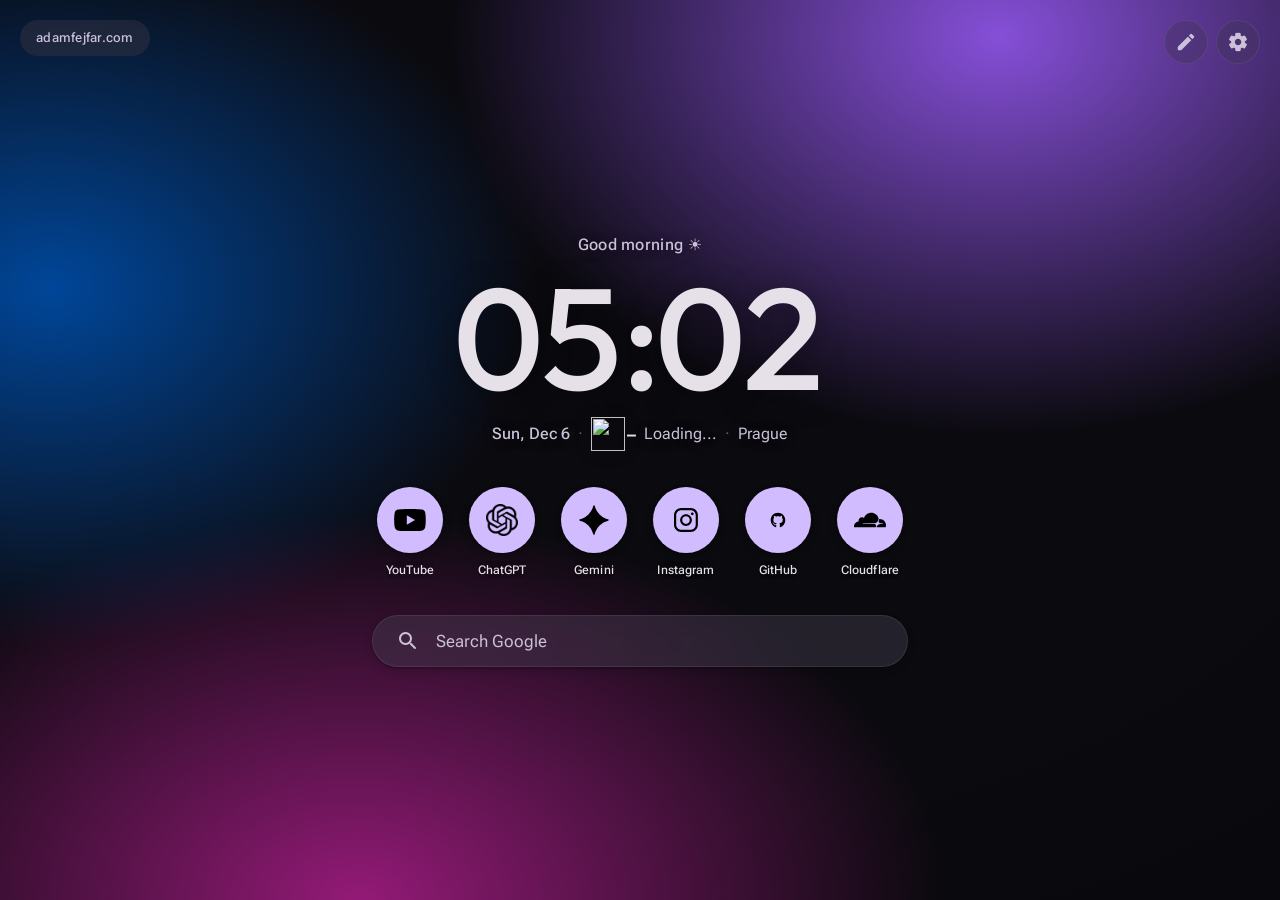
==== commit a94e3495: "Add files via upload" ====
--- a/index.html
+++ b/index.html
@@ -1,269 +1,267 @@
-<!DOCTYPE html>
-<html lang="en">
-<head>
-  <meta charset="UTF-8" />
-  <meta name="viewport" content="width=device-width, initial-scale=1.0"/>
-  <title>Home</title>
-  <link rel="stylesheet" href="style.css"/>
-  <link href="https://fonts.googleapis.com/icon?family=Material+Icons+Round" rel="stylesheet">
-  <link rel="preconnect" href="https://fonts.googleapis.com">
-  <link rel="preconnect" href="https://fonts.gstatic.com" crossorigin>
-  <link href="https://fonts.googleapis.com/css2?family=Poppins:ital,wght@0,100;0,200;0,300;0,400;0,500;0,600;0,700;0,800;0,900;1,100;1,200;1,300;1,400;1,500;1,600;1,700;1,800;1,900&family=Rubik:ital,wght@0,300..900;1,300..900&display=swap" rel="stylesheet">
-  <link rel="icon" type="image/png" href="logo.png">
-</head>
-<body>
-
-  <header>
-    <h2 id="greeting">Hello</h2>
-    <div id="time"></div>
-  </header>
-  <a href="https://adamfejfar.com" target="_blank" id="site-credit">adamfejfar.com</a>
-
-  <div class="grid-container">
-    <div class="card shortcuts-card">
-      <div class="shortcuts-header">
-        <h3>Shortcuts</h3>
-        <button id="edit-shortcuts" class="m3-icon-button" title="Edit shortcuts">
-          <span class="material-icons-round">edit</span>
-        </button>
-      </div>
-
-      <div class="shortcuts" id="shortcuts-list">
-        <a href="https://youtube.com" class="m3-button" data-id="youtube">
-          <img src="yt.svg" alt="YouTube" class="shortcut-icon"/>
-          <span class="shortcut-name">YouTube</span>
-        </a>
-
-        <a href="https://chat.openai.com" class="m3-button" data-id="chatgpt">
-          <img src="chat.svg" alt="ChatGPT" class="shortcut-icon"/>
-          <span class="shortcut-name">ChatGPT</span>
-        </a>
-
-        <a href="https://gemini.google.com" class="m3-button" data-id="gemini">
-          <img src="gemini.svg" alt="Gemini" class="shortcut-icon"/>
-          <span class="shortcut-name">Gemini</span>
-        </a>
-
-        <a href="https://instagram.com" class="m3-button" data-id="instagram">
-          <img src="instagram.svg" alt="Instagram" class="shortcut-icon"/>
-          <span class="shortcut-name">Instagram</span>
-        </a>
-
-        <a href="https://github.com" class="m3-button" data-id="github">
-          <img src="github.svg" alt="GitHub" class="shortcut-icon"/>
-          <span class="shortcut-name">GitHub</span>
-        </a>
-
-        <a href="https://dash.cloudflare.com" class="m3-button" data-id="cloudflare">
-          <img src="cloudflare.svg" alt="Cloudflare" class="shortcut-icon"/>
-          <span class="shortcut-name">Cloudflare</span>
-        </a>
-      </div>
-    </div>
-
-    <div id="shortcut-editor" class="editor-modal hidden" aria-hidden="true">
-      <div class="editor-content" role="dialog" aria-modal="true" aria-labelledby="editor-title">
-        <h3 id="editor-title">Edit Shortcut</h3>
-
-        <label class="editor-row">
-          <span>Name</span>
-          <input id="edit-name" type="text" placeholder="My Site">
-        </label>
-
-        <label class="editor-row">
-          <span>Link</span>
-          <input id="edit-link" type="url" placeholder="https://example.com">
-        </label>
-
-        <div class="editor-row">
-          <span>Icon</span>
-          <div class="icon-edit">
-            <img id="edit-preview" class="shortcut-icon" alt="Icon preview" />
-            <label class="custom-file-upload">
-              Upload Icon
-              <input type="file" id="edit-file" accept="image/*">
-            </label>
-            <input id="edit-img-url" type="url" placeholder="or paste image URL">
-          </div>
-        </div>
-
-        <div class="editor-actions">
-          <button id="editor-save" class="m3-icon-button"><span class="material-icons-round">check</span></button>
-          <button id="editor-cancel" class="m3-icon-button"><span class="material-icons-round">close</span></button>
-        </div>
-      </div>
-    </div>
-
-    <div class="card todo-card">
-      <h3>To-Do List</h3>
-      <div class="todo-input">
-        <input type="text" id="todo-text" placeholder="Add a new task" />
-        <button id="add-todo" class="m3-icon-button">
-          <span class="material-icons-round">add</span>
-        </button>
-      </div>
-      <ul id="todo-list"></ul>
-    </div>
-
-    <div class="card weather-card">
-      <div id="weather-top">
-        <div id="weather-main">
-          <img id="weather-icon" src="http://openweathermap.org/img/wn/01d@2x.png" alt="weather icon" />
-          <div id="temp">-</div>
-        </div>
-        <div id="description">loading...</div>
-        <div id="location">Prague</div>
-      </div>
-
-      <div id="btc-bottom">
-        <span class="material-icons-round btc-icon" aria-hidden="true">currency_bitcoin</span>
-        <div class="btc-meta">
-          <div class="btc-title">Bitcoin (BTC)</div>
-          <div class="btc-sub" id="btc-updated">Just now</div>
-        </div>
-        <div class="btc-right">
-          <span id="btc-price" class="btc-price-value">-</span>
-          <span id="btc-change" class="btc-chip gain">-</span>
-        </div>
-      </div>
-    </div>
-
-  </div>
-
-  <div class="search-container">
-    <form id="search-form" action="https://www.google.com/search" method="get" target="_blank">
-      <div class="input-wrapper" id="input-wrapper">
-        <span class="material-icons-round">search</span>
-        <input type="text" id="search-input" name="q" autocomplete="off" placeholder="Search Google">
-      </div>
-    </form>
-    <ul id="suggestions-box"></ul>
-  </div>
-
-  <button id="open-settings" class="m3-icon-button" style="position: fixed; top: 20px; right: 20px; z-index: 1000;">
-    <span class="material-icons-round">settings</span>
-  </button>
-
-  <div id="settings-panel" class="settings-panel">
-    <div class="settings-header">
-      <h3>Settings</h3>
-      <button id="close-settings" class="m3-icon-button">
-        <span class="material-icons-round">close</span>
-      </button>
-    </div>
-
-    <div class="settings-section">
-      <label>Color Scheme</label>
-      <div class="color-swatches">
-        <button class="swatch" data-theme="red" style="--swatch:#B3261E"></button>
-        <button class="swatch" data-theme="orange" style="--swatch:#9C4221"></button>
-        <button class="swatch" data-theme="amber" style="--swatch:#7D5800"></button>
-        <button class="swatch" data-theme="lime" style="--swatch:#5A6301"></button>
-        <button class="swatch" data-theme="green" style="--swatch:#006E1C"></button>
-        <button class="swatch" data-theme="teal" style="--swatch:#006A6A"></button>
-        <button class="swatch" data-theme="cyan" style="--swatch:#006A7F"></button>
-        <button class="swatch" data-theme="light-blue" style="--swatch:#0061A4"></button>
-        <button class="swatch" data-theme="blue" style="--swatch:#0061A4"></button>
-        <button class="swatch" data-theme="indigo" style="--swatch:#1E3A8A"></button>
-        <button class="swatch" data-theme="deep-purple" style="--swatch:#5E35B1"></button>
-        <button class="swatch" data-theme="purple" style="--swatch:#6750A4"></button>
-        <button class="swatch" data-theme="pink" style="--swatch:#9A4058"></button>
-        <button class="swatch" data-theme="rose" style="--swatch:#C62C4F"></button>
-        <button class="swatch" data-theme="brown" style="--swatch:#5D4037"></button>
-        <button class="swatch" data-theme="gray" style="--swatch:#6E6E6E"></button>
-        <button class="swatch" data-theme="blue-gray" style="--swatch:#607D8B"></button>
-        <button class="swatch" data-theme="navy" style="--swatch:#0D47A1"></button>
-        <button class="swatch" data-theme="forest-green" style="--swatch:#1B5E20"></button>
-        <button class="swatch" data-theme="teal-alt" style="--swatch:#00897B"></button>
-      </div>
-    </div>
-
-    <div class="settings-section">
-      <h3>Backup & Restore</h3>
-      <div class="api-buttons centered">
-        <button id="export-settings" class="m3-button">Export Settings</button>
-        <label for="import-settings" class="custom-file-upload">Import Settings</label>
-        <input type="file" id="import-settings" accept=".json" style="display:none" />
-      </div>
-    </div>
-
-    <div class="settings-section">
-      <h3>Keyboard Shortcuts</h3>
-      <p class="muted">Press <kbd>?</kbd> anytime to view available shortcuts.</p>
-      <button id="open-shortcuts" class="m3-button">View Shortcuts</button>
-    </div>
-
-    <div class="settings-section">
-      <label>Background Image</label>
-
-      <p class="muted" style="margin-bottom: 0.5rem; font-size: 0.85rem;">Select Preset</p>
-      <div class="bg-presets-grid">
-        <button class="bg-preset" onclick="setPresetBg('1')" style="background-image: url('backgrounds/1.webp')"></button>
-        <button class="bg-preset" onclick="setPresetBg('2')" style="background-image: url('backgrounds/2.webp')"></button>
-        <button class="bg-preset" onclick="setPresetBg('3')" style="background-image: url('backgrounds/3.webp')"></button>
-        <button class="bg-preset" onclick="setPresetBg('4')" style="background-image: url('backgrounds/4.webp')"></button>
-        <button class="bg-preset" onclick="setPresetBg('5')" style="background-image: url('backgrounds/5.webp')"></button>
-        <button class="bg-preset" onclick="setPresetBg('6')" style="background-image: url('backgrounds/6.webp')"></button>
-        <button class="bg-preset" onclick="setPresetBg('7')" style="background-image: url('backgrounds/7.webp')"></button>
-        <button class="bg-preset" onclick="setPresetBg('8')" style="background-image: url('backgrounds/8.webp')"></button>
-      </div>
-
-      <p class="muted" style="margin: 1rem 0 0.5rem; font-size: 0.85rem;">Or Upload Custom</p>
-      <div class="background-controls" id="bg-dropzone">
-        <div id="bg-empty-icon">
-          <span class="material-icons-round">cloud_upload</span>
-          <p>Drop image or choose file</p>
-        </div>
-
-        <label class="custom-file-upload">
-          Choose File
-          <input type="file" id="bg-upload" accept="image/*">
-        </label>
-
-        <div id="bg-preview" class="hidden">
-          <img id="bg-thumb" src="" alt="Preview">
-          <span id="bg-name"></span>
-        </div>
-      </div>
-      <button id="remove-bg">Remove Background</button>
-    </div>
-
-    <div class="settings-section api-section">
-      <h3>API Keys</h3>
-      <div class="api-inputs">
-        <label>
-          WEATHER API KEY
-          <input type="text" id="weather-api-key" placeholder="Paste your key(openweather)">
-        </label>
-        <label>
-          CRYPTO API KEY
-          <input type="text" id="crypto-api-key" placeholder="Paste your key(mobula )">
-        </label>
-      </div>
-      <div class="api-buttons">
-        <button id="save-api-keys" class="m3-button">SAVE</button>
-        <button id="reset-api-keys" class="m3-button danger">RESET</button>
-      </div>
-    </div>
-
-  </div>
-
-  <div id="shortcuts-modal" class="hidden">
-    <div class="modal-content">
-      <h3>Keyboard Shortcuts</h3>
-      <ul>
-        <li><kbd>/</kbd> Focus Search</li>
-        <li><kbd>T</kbd> Add To-Do</li>
-        <li><kbd>S</kbd> Open Settings</li>
-        <li><kbd>?</kbd> Show this list</li>
-      </ul>
-
-      <button id="close-shortcuts" class="m3-button">Close</button>
-    </div>
-  </div>
-
-  <script src="script.js"></script>
-  <script src="search.js"></script>
-
-</body>
-</html>+<!DOCTYPE html>
+<html lang="en">
+<head>
+  <meta charset="UTF-8" />
+  <meta name="viewport" content="width=device-width, initial-scale=1.0"/>
+  <title>Home</title>
+  <link rel="stylesheet" href="style.css"/>
+  <link href="https://fonts.googleapis.com/icon?family=Material+Icons+Round" rel="stylesheet">
+  <link rel="preconnect" href="https://fonts.googleapis.com">
+  <link rel="preconnect" href="https://fonts.gstatic.com" crossorigin>
+  <link href="https://fonts.googleapis.com/css2?family=Outfit:wght@200..700&family=Roboto+Flex:opsz,wght@8..144,100..1000&display=swap" rel="stylesheet">
+  <link rel="icon" type="image/png" href="logo.png">
+</head>
+<body>
+
+  <a href="https://adamfejfar.com" target="_blank" id="site-credit">adamfejfar.com</a>
+
+  <div class="top-bar">
+    <button id="edit-shortcuts" class="m3-icon-button" title="Edit shortcuts">
+      <span class="material-icons-round">edit</span>
+    </button>
+    <button id="open-settings" class="m3-icon-button" title="Settings">
+      <span class="material-icons-round">settings</span>
+    </button>
+  </div>
+
+  <main class="dashboard">
+
+    <header>
+      <p id="greeting">Hello</p>
+      <h1 id="time"></h1>
+
+      <div class="glance-line">
+        <span id="date"></span>
+        <span class="glance-dot" aria-hidden="true">·</span>
+        <img id="weather-icon" src="https://openweathermap.org/img/wn/01d@2x.png" alt="" />
+        <span id="temp">–</span>
+        <span id="description">loading...</span>
+        <span class="glance-dot" aria-hidden="true">·</span>
+        <span id="location">Prague</span>
+      </div>
+    </header>
+
+    <div class="shortcuts" id="shortcuts-list">
+      <a href="https://youtube.com" class="m3-button" data-id="youtube">
+        <span class="icon-disc"><img src="yt.svg" alt="YouTube" class="shortcut-icon"/></span>
+        <span class="shortcut-name">YouTube</span>
+      </a>
+
+      <a href="https://chat.openai.com" class="m3-button" data-id="chatgpt">
+        <span class="icon-disc"><img src="chat.svg" alt="ChatGPT" class="shortcut-icon"/></span>
+        <span class="shortcut-name">ChatGPT</span>
+      </a>
+
+      <a href="https://gemini.google.com" class="m3-button" data-id="gemini">
+        <span class="icon-disc"><img src="gemini.svg" alt="Gemini" class="shortcut-icon"/></span>
+        <span class="shortcut-name">Gemini</span>
+      </a>
+
+      <a href="https://instagram.com" class="m3-button" data-id="instagram">
+        <span class="icon-disc"><img src="instagram.svg" alt="Instagram" class="shortcut-icon"/></span>
+        <span class="shortcut-name">Instagram</span>
+      </a>
+
+      <a href="https://github.com" class="m3-button" data-id="github">
+        <span class="icon-disc"><img src="github.svg" alt="GitHub" class="shortcut-icon"/></span>
+        <span class="shortcut-name">GitHub</span>
+      </a>
+
+      <a href="https://dash.cloudflare.com" class="m3-button" data-id="cloudflare">
+        <span class="icon-disc"><img src="cloudflare.svg" alt="Cloudflare" class="shortcut-icon"/></span>
+        <span class="shortcut-name">Cloudflare</span>
+      </a>
+    </div>
+
+    <div class="search-container">
+      <form id="search-form" action="https://www.google.com/search" method="get" target="_blank">
+        <div class="input-wrapper" id="input-wrapper">
+          <span class="material-icons-round">search</span>
+          <input type="text" id="search-input" name="q" autocomplete="off" placeholder="Search Google">
+        </div>
+      </form>
+      <ul id="suggestions-box"></ul>
+    </div>
+
+  </main>
+
+  <div id="shortcut-editor" class="editor-modal hidden" aria-hidden="true">
+    <div class="editor-content" role="dialog" aria-modal="true" aria-labelledby="editor-title">
+      <h3 id="editor-title">Edit shortcut</h3>
+
+      <label class="editor-row">
+        <span>Name</span>
+        <input id="edit-name" type="text" placeholder="My Site">
+      </label>
+
+      <label class="editor-row">
+        <span>Link</span>
+        <input id="edit-link" type="url" placeholder="https://example.com">
+      </label>
+
+      <div class="editor-row">
+        <span>Icon</span>
+        <div class="icon-edit">
+          <img id="edit-preview" class="shortcut-icon" alt="Icon preview" />
+          <label class="custom-file-upload">
+            Upload icon
+            <input type="file" id="edit-file" accept="image/*">
+          </label>
+          <input id="edit-img-url" type="url" placeholder="or paste image URL">
+        </div>
+      </div>
+
+      <div class="editor-actions">
+        <button id="editor-cancel" class="m3-icon-button"><span class="material-icons-round">close</span></button>
+        <button id="editor-save" class="m3-icon-button"><span class="material-icons-round">check</span></button>
+      </div>
+    </div>
+  </div>
+
+  <div id="settings-panel" class="settings-panel">
+    <div class="settings-dialog" role="dialog" aria-modal="true" aria-labelledby="settings-title">
+
+      <div class="settings-header">
+        <h3 id="settings-title">Settings</h3>
+        <button id="close-settings" class="m3-icon-button">
+          <span class="material-icons-round">close</span>
+        </button>
+      </div>
+
+      <div class="settings-body">
+
+        <div class="settings-section">
+          <label>Color scheme</label>
+          <div class="color-swatches">
+            <button class="swatch" data-theme="red" style="--swatch:#FFB4AB" title="Red"></button>
+            <button class="swatch" data-theme="orange" style="--swatch:#FFB77C" title="Orange"></button>
+            <button class="swatch" data-theme="amber" style="--swatch:#F3C03F" title="Amber"></button>
+            <button class="swatch" data-theme="lime" style="--swatch:#CBEB7A" title="Lime"></button>
+            <button class="swatch" data-theme="green" style="--swatch:#6DD58C" title="Green"></button>
+            <button class="swatch" data-theme="teal" style="--swatch:#4FD8D2" title="Teal"></button>
+            <button class="swatch" data-theme="cyan" style="--swatch:#4FD8EB" title="Cyan"></button>
+            <button class="swatch" data-theme="light-blue" style="--swatch:#8BD0F0" title="Light Blue"></button>
+            <button class="swatch" data-theme="blue" style="--swatch:#A8C7FA" title="Blue"></button>
+            <button class="swatch" data-theme="indigo" style="--swatch:#BBC3FF" title="Indigo"></button>
+            <button class="swatch" data-theme="deep-purple" style="--swatch:#C4C0FF" title="Deep Purple"></button>
+            <button class="swatch" data-theme="purple" style="--swatch:#D0BCFF" title="Purple"></button>
+            <button class="swatch" data-theme="pink" style="--swatch:#FFB1C8" title="Pink"></button>
+            <button class="swatch" data-theme="rose" style="--swatch:#FFB2BC" title="Rose"></button>
+            <button class="swatch" data-theme="brown" style="--swatch:#E7BDB0" title="Brown"></button>
+            <button class="swatch" data-theme="gray" style="--swatch:#C7C6CA" title="Gray"></button>
+            <button class="swatch" data-theme="blue-gray" style="--swatch:#BAC8DB" title="Blue Gray"></button>
+            <button class="swatch" data-theme="navy" style="--swatch:#AEC6FF" title="Navy"></button>
+            <button class="swatch" data-theme="forest-green" style="--swatch:#9BD5A0" title="Forest Green"></button>
+            <button class="swatch" data-theme="teal-alt" style="--swatch:#82D5CB" title="Mint"></button>
+            <button class="swatch" data-theme="emerald" style="--swatch:#6FDDB0" title="Emerald"></button>
+            <button class="swatch" data-theme="olive" style="--swatch:#C8CC86" title="Olive"></button>
+            <button class="swatch" data-theme="sand" style="--swatch:#E8D3A5" title="Sand"></button>
+            <button class="swatch" data-theme="coral" style="--swatch:#FFB59B" title="Coral"></button>
+            <button class="swatch" data-theme="magenta" style="--swatch:#FFA8EF" title="Magenta"></button>
+            <button class="swatch" data-theme="white" style="--swatch:#FFFFFF" title="White"></button>
+            <button class="swatch" data-theme="black" style="--swatch:#202024" title="Black"></button>
+          </div>
+        </div>
+
+        <div class="settings-section">
+          <label>Shortcuts layout</label>
+          <p class="muted">Use edit mode (pencil, top-right) to add or remove shortcuts.</p>
+          <div class="slider-row">
+            <span>Per row</span>
+            <input type="range" id="sc-cols" min="4" max="9" step="1" value="6">
+            <output id="sc-cols-val">6</output>
+          </div>
+          <div class="slider-row">
+            <span>Spacing</span>
+            <input type="range" id="sc-gap" min="6" max="32" step="1" value="16">
+            <output id="sc-gap-val">16</output>
+          </div>
+        </div>
+
+        <div class="settings-section">
+          <label>Background image</label>
+
+          <p class="muted">Select preset</p>
+          <div class="bg-presets-grid">
+            <button class="bg-preset" onclick="setPresetBg('1')" style="background-image: url('backgrounds/thumbs/1.webp')"></button>
+            <button class="bg-preset" onclick="setPresetBg('2')" style="background-image: url('backgrounds/thumbs/2.webp')"></button>
+            <button class="bg-preset" onclick="setPresetBg('3')" style="background-image: url('backgrounds/thumbs/3.webp')"></button>
+            <button class="bg-preset" onclick="setPresetBg('4')" style="background-image: url('backgrounds/thumbs/4.webp')"></button>
+            <button class="bg-preset" onclick="setPresetBg('5')" style="background-image: url('backgrounds/thumbs/5.webp')"></button>
+            <button class="bg-preset" onclick="setPresetBg('6')" style="background-image: url('backgrounds/thumbs/6.webp')"></button>
+            <button class="bg-preset" onclick="setPresetBg('7')" style="background-image: url('backgrounds/thumbs/7.webp')"></button>
+            <button class="bg-preset" onclick="setPresetBg('8')" style="background-image: url('backgrounds/thumbs/8.webp')"></button>
+          </div>
+
+          <p class="muted">Or upload custom</p>
+          <div class="background-controls" id="bg-dropzone">
+            <div id="bg-empty-icon">
+              <span class="material-icons-round">cloud_upload</span>
+              <p>Drop image or choose file</p>
+            </div>
+
+            <label class="custom-file-upload">
+              Choose file
+              <input type="file" id="bg-upload" accept="image/*">
+            </label>
+
+            <div id="bg-preview" class="hidden">
+              <img id="bg-thumb" src="" alt="Preview">
+              <span id="bg-name"></span>
+            </div>
+          </div>
+          <button id="remove-bg" class="m3-button-text">Remove background</button>
+        </div>
+
+        <div class="settings-section">
+          <label>Backup &amp; restore</label>
+          <div class="api-buttons centered">
+            <button id="export-settings" class="m3-button-filled">Export settings</button>
+            <label for="import-settings" class="custom-file-upload">Import settings</label>
+            <input type="file" id="import-settings" accept=".json" style="display:none" />
+          </div>
+        </div>
+
+        <div class="settings-section">
+          <label>Keyboard shortcuts</label>
+          <p class="muted">Press <kbd>?</kbd> anytime to view available shortcuts.</p>
+          <button id="open-shortcuts" class="m3-button-filled">View shortcuts</button>
+        </div>
+
+        <div class="settings-section api-section">
+          <label>Weather API key</label>
+          <div class="api-inputs">
+            <label class="field">
+              <span>OpenWeather</span>
+              <input type="text" id="weather-api-key" placeholder="Paste your OpenWeather key">
+            </label>
+          </div>
+          <div class="api-buttons">
+            <button id="reset-api-keys" class="m3-button-text danger">Reset</button>
+            <button id="save-api-keys" class="m3-button-filled">Save</button>
+          </div>
+        </div>
+
+      </div>
+    </div>
+  </div>
+
+  <div id="shortcuts-modal" class="hidden">
+    <div class="modal-content">
+      <h3>Keyboard shortcuts</h3>
+      <ul>
+        <li><span>Focus search</span> <kbd>/</kbd></li>
+        <li><span>Open settings</span> <kbd>S</kbd></li>
+        <li><span>Show this list</span> <kbd>?</kbd></li>
+        <li><span>Close dialogs</span> <kbd>Esc</kbd></li>
+      </ul>
+
+      <button id="close-shortcuts" class="m3-button-filled">Close</button>
+    </div>
+  </div>
+
+  <script src="script.js"></script>
+  <script src="search.js"></script>
+
+</body>
+</html>
--- a/style.css
+++ b/style.css
@@ -1,2014 +1,1289 @@
-  /* M3 Color Palette (derived from your red #ff6659) */
- :root {
-  /* Default (purple base) */
-  --primary: #6750A4;
-  --on-primary: #FFFFFF;
-  --primary-container: #EADDFF;
-  --on-primary-container: #21005E;
-  --error: #ff5449;
-  
-  --secondary: #625B71;
-  --on-secondary: #FFFFFF;
-  --secondary-container: #E8DEF8;
-  --on-secondary-container: #1D192B;
-
-  --surface-dim: #141218;
-  --surface: #141218;
-  --surface-bright: #3B383E;
-  --surface-container-lowest: #0F0D13;
-  --surface-container-low: #1D1B20;
-  --surface-container: #211F26;
-  --surface-container-high: #2B2930;
-  --surface-container-highest: #36343B;
-
-  --on-surface: #E6E0E9;
-  --on-surface-variant: #CAC4D0;
-  --outline: #938F99;
-  --outline-variant: #49454F;
-
-  --font-family: 'Roboto Flex', 'Segoe UI', system-ui, sans-serif;
-  --font-display: 700 2.75rem/1.2 var(--font-family);
-  --font-headline: 600 2rem/1.3 var(--font-family);
-  --font-title: 500 1.25rem/1.4 var(--font-family);
-  --font-label: 500 0.9rem/1.4 var(--font-family);
-  --font-body: 400 1rem/1.6 var(--font-family);
-}
-
-/* 1. Red */
-[data-theme="red"] {
-  --primary: #B3261E;
-  --on-primary: #FFFFFF;
-  --primary-container: #F9DEDC;
-  --on-primary-container: #410E0B;
-
-  --secondary: #775652;
-  --on-secondary: #FFFFFF;
-  --secondary-container: #FFDAD6;
-  --on-secondary-container: #2C1512;
-}
-
-/* 2. Orange */
-[data-theme="orange"] {
-  --primary: #9C4221;
-  --on-primary: #FFFFFF;
-  --primary-container: #FFDAD6;
-  --on-primary-container: #370E00;
-
-  --secondary: #77574E;
-  --on-secondary: #FFFFFF;
-  --secondary-container: #FFDAD6;
-  --on-secondary-container: #2C150F;
-}
-
-/* 3. Amber (Yellow) */
-[data-theme="amber"] {
-  --primary: #7D5800;
-  --on-primary: #FFFFFF;
-  --primary-container: #FFE8A4;
-  --on-primary-container: #231C00;
-
-  --secondary: #6B5F2F;
-  --on-secondary: #FFFFFF;
-  --secondary-container: #EDE3B0;
-  --on-secondary-container: #1E1C05;
-}
-
-/* 4. Lime */
-[data-theme="lime"] {
-  --primary: #5A6301;
-  --on-primary: #FFFFFF;
-  --primary-container: #E8ED95;
-  --on-primary-container: #1D1F00;
-
-  --secondary: #6B653C;
-  --on-secondary: #FFFFFF;
-  --secondary-container: #E8E5B1;
-  --on-secondary-container: #1E1D05;
-}
-
-/* 5. Green */
-[data-theme="green"] {
-  --primary: #006E1C;
-  --on-primary: #FFFFFF;
-  --primary-container: #95F991;
-  --on-primary-container: #002204;
-
-  --secondary: #52634F;
-  --on-secondary: #FFFFFF;
-  --secondary-container: #D5E8CF;
-  --on-secondary-container: #111F0F;
-}
-
-/* 6. Teal */
-[data-theme="teal"] {
-  --primary: #006A6A;
-  --on-primary: #FFFFFF;
-  --primary-container: #71F7F7;
-  --on-primary-container: #002020;
-
-  --secondary: #4A6362;
-  --on-secondary: #FFFFFF;
-  --secondary-container: #CDE8E7;
-  --on-secondary-container: #051F1F;
-}
-
-/* 7. Cyan */
-[data-theme="cyan"] {
-  --primary: #006A7F;
-  --on-primary: #FFFFFF;
-  --primary-container: #9FE9FF;
-  --on-primary-container: #001F26;
-
-  --secondary: #4A606D;
-  --on-secondary: #FFFFFF;
-  --secondary-container: #CDE4EC;
-  --on-secondary-container: #051F24;
-}
-
-/* 8. Light Blue */
-[data-theme="light-blue"] {
-  --primary: #0061A4;
-  --on-primary: #FFFFFF;
-  --primary-container: #D0E4FF;
-  --on-primary-container: #001D36;
-
-  --secondary: #54637C;
-  --on-secondary: #FFFFFF;
-  --secondary-container: #D7E3F8;
-  --on-secondary-container: #101C2B;
-}
-
-/* 9. Blue */
-[data-theme="blue"] {
-  --primary: #0061A4;
-  --on-primary: #FFFFFF;
-  --primary-container: #D0E4FF;
-  --on-primary-container: #001D36;
-
-  --secondary: #4E6079;
-  --on-secondary: #FFFFFF;
-  --secondary-container: #D7E3F8;
-  --on-secondary-container: #091C2B;
-}
-
-/* 10. Indigo */
-[data-theme="indigo"] {
-  --primary: #1E3A8A;
-  --on-primary: #FFFFFF;
-  --primary-container: #D8DFFF;
-  --on-primary-container: #050F3C;
-
-  --secondary: #4C4F6A;
-  --on-secondary: #FFFFFF;
-  --secondary-container: #D8D8F1;
-  --on-secondary-container: #0E0E24;
-}
-
-/* 11. Deep Purple */
-[data-theme="deep-purple"] {
-  --primary: #5E35B1;
-  --on-primary: #FFFFFF;
-  --primary-container: #E8DEFF;
-  --on-primary-container: #22005D;
-
-  --secondary: #6E5B7E;
-  --on-secondary: #FFFFFF;
-  --secondary-container: #E8DEFF;
-  --on-secondary-container: #241E2E;
-}
-
-/* 12. Purple */
-[data-theme="purple"] {
-  --primary: #6750A4;
-  --on-primary: #FFFFFF;
-  --primary-container: #EADDFF;
-  --on-primary-container: #21005E;
-
-  --secondary: #625B71;
-  --on-secondary: #FFFFFF;
-  --secondary-container: #E8DEF8;
-  --on-secondary-container: #1D192B;
-}
-
-/* 13. Pink */
-[data-theme="pink"] {
-  --primary: #9A4058;
-  --on-primary: #FFFFFF;
-  --primary-container: #FFD9E2;
-  --on-primary-container: #3E001D;
-
-  --secondary: #75565C;
-  --on-secondary: #FFFFFF;
-  --secondary-container: #FFD9E2;
-  --on-secondary-container: #2C151B;
-}
-
-/* 14. Rose */
-[data-theme="rose"] {
-  --primary: #C62C4F;
-  --on-primary: #FFFFFF;
-  --primary-container: #FFDEE5;
-  --on-primary-container: #3E001E;
-
-  --secondary: #875E6E;
-  --on-secondary: #FFFFFF;
-  --secondary-container: #FFDEE5;
-  --on-secondary-container: #2C151F;
-}
-
-/* 15. Brown */
-[data-theme="brown"] {
-  --primary: #5D4037;
-  --on-primary: #FFFFFF;
-  --primary-container: #EADDCA;
-  --on-primary-container: #221A17;
-
-  --secondary: #795548;
-  --on-secondary: #FFFFFF;
-  --secondary-container: #EADDCA;
-  --on-secondary-container: #281A15;
-}
-
-/* 16. Grey */
-[data-theme="gray"] {
-  --primary: #6E6E6E;
-  --on-primary: #FFFFFF;
-  --primary-container: #E3E3E3;
-  --on-primary-container: #1D1D1D;
-
-  --secondary: #7E7E7E;
-  --on-secondary: #FFFFFF;
-  --secondary-container: #E3E3E3;
-  --on-secondary-container: #1E1E1E;
-}
-
-/* 17. Blue-Grey */
-[data-theme="blue-gray"] {
-  --primary: #607D8B;
-  --on-primary: #FFFFFF;
-  --primary-container: #DCE4E8;
-  --on-primary-container: #0A1B21;
-
-  --secondary: #546775;
-  --on-secondary: #FFFFFF;
-  --secondary-container: #D8E2E8;
-  --on-secondary-container: #0D1A232;
-}
-
-/* 18. Navy (added) */
-[data-theme="navy"] {
-  --primary: #0D47A1;
-  --on-primary: #FFFFFF;
-  --primary-container: #D1E3FF;
-  --on-primary-container: #001E39;
-
-  --secondary: #415363;
-  --on-secondary: #FFFFFF;
-  --secondary-container: #D2DEE8;
-  --on-secondary-container: #0B1D28;
-}
-
-/* 19. Forest Green */
-[data-theme="forest-green"] {
-  --primary: #1B5E20;
-  --on-primary: #FFFFFF;
-  --primary-container: #B9F6CA;
-  --on-primary-container: #00210F;
-
-  --secondary: #3C6A31;
-  --on-secondary: #FFFFFF;
-  --secondary-container: #D7ECD7;
-  --on-secondary-container: #0C1D11;
-}
-
-/* 20. Teal (alt) */
-[data-theme="teal-alt"] {
-  --primary: #00897B;
-  --on-primary: #FFFFFF;
-  --primary-container: #A7FFEB;
-  --on-primary-container: #00201E;
-
-  --secondary: #4E796F;
-  --on-secondary: #FFFFFF;
-  --secondary-container: #D1EDE7;
-  --on-secondary-container: #071E1B;
-}
-
-
-
-
-
-
-  body {
-      font: var(--font-body);
-    color: var(--on-surface);
-    background: var(--surface);
-    margin: 0;
-    color: var(--on-surface);
-    background-color: var(--surface-dim); /* Use a solid M3 surface color */
-    height: 100vh;
-    overflow-y: auto; /* Allow scrolling if content overflows */
-    display: flex;
-    flex-direction: column;
-    justify-content: center; /* Center the grid vertically */
-    align-items: center; /* Center the grid horizontally */
-    padding: 2rem;
-    box-sizing: border-box;
-  }
-  h1 {
-    font: var(--font-display);
-    letter-spacing: -0.02em;
-  }
-
-  h2 {
-    font: var(--font-headline);
-    letter-spacing: -0.01em;
-  }
-
-  h3 {
-    font: var(--font-title);
-  }
-
-  /* Labels (buttons, form text) */
-  button, label {
-    font: var(--font-label);
-    text-transform: uppercase;
-    letter-spacing: 0.05em;
-  }
-  /* Header stays centered at the top */
-  header {
-    text-align: center;
-    margin-bottom: 2rem;
-  }
-
-  #greeting {
-    font-size: 1.75rem; /* M3 Headline Small */
-    font-weight: 400;
-    color: var(--on-surface-variant);
-  }
-
-  #time {
-    font-size: 4rem; /* M3 Display Medium */
-    font-weight: 500;
-    line-height: 1;
-  }
-
-  /* The new grid container */
-  .grid-container {
-    display: grid;
-    grid-template-columns: repeat(auto-fit, minmax(300px, 1fr));
-    gap: 1.5rem;
-    width: 100%;
-    max-width: 1200px;
-  }
-    .card {
-    background: rgba(33, 30, 29, 0.65); /* slightly softer transparency */
-    backdrop-filter: blur(16px); 
-    -webkit-backdrop-filter: blur(16px);
-    
-    border-radius: 1.25rem; /* smoother corners */
-    padding: 1.75rem;
-    border: 1px solid rgba(255, 255, 255, 0.05); /* softer border */
-    
-    /* Subtle shadow for elevation */
-    box-shadow: 0 4px 16px rgba(0, 0, 0, 0.25);
-    
-    transition: transform 0.25s ease, box-shadow 0.25s ease, background 0.25s ease;
-
-    opacity: 0;
-    animation: card-enter 0.6s cubic-bezier(0.4, 0.0, 0.2, 1) forwards;
-  }
-
-  /* Stagger entry */
-  .grid-container .card:nth-child(1) { animation-delay: 0.1s; }
-  .grid-container .card:nth-child(2) { animation-delay: 0.2s; }
-  .grid-container .card:nth-child(3) { animation-delay: 0.3s; }
-
-  .card:hover {
-    background: rgba(33, 30, 29, 0.8);
-    transform: translateY(-6px); /* more lift */
-    box-shadow: 0 8px 24px rgba(0, 0, 0, 0.35);
-  }
-
-  /* Card titles */
-  .card h3 {
-    margin-top: 0;
-    font-size: 1.3rem;
-    font-weight: 600;
-    color: var(--on-surface);
-    letter-spacing: 0.5px;
-    margin-bottom: 1rem;
-  }
-
-  .shortcuts {
-    display: grid;
-    grid-template-columns: repeat(auto-fill, minmax(120px, 1fr));
-    gap: 1rem;
-  }
-
-  .shortcut-icon {
-    width: 32px;   /* adjust size for all logos */
-    height: 32px;
-    object-fit: contain;
-    margin-bottom: 0.5rem;
-    transition: transform 0.2s ease, filter 0.2s ease;
-  }
-
-  .m3-button:hover .shortcut-icon {
-    transform: scale(1.15);     /* subtle pop */
-    filter: brightness(1.2);     /* slight glow effect */
-  }
-
-
-  /* M3 Filled Tonal Button Style */
-  /* M3 Filled Tonal Button Style */
-  .m3-button {
-    display: flex;
-    flex-direction: column;
-    align-items: center;
-    justify-content: center;
-    gap: 0.5rem;
-    padding: 1rem 0.5rem;
-    background-color: var(--secondary-container);
-    color: var(--on-secondary-container); 
-    border-radius: 1.5rem;
-    text-decoration: none;
-    font-weight: 500;
-    font-size: 0.875rem;
-    text-align: center;
-    position: relative;
-    overflow: hidden; /* enables ripple clipping */
-    
-    /* -- NEW TRANSITIONS -- */
-    transition: transform 0.2s ease, background-color 0.2s ease;
-    will-change: transform; /* Performance optimization */
-  }
-
-  .m3-button:hover {
-    background-color: var(--secondary-container); /* Keep color consistent */
-    filter: brightness(0.9);
-    transform: translateY(-2px); /* Lift effect */
-  }
-
-  .m3-button:active {
-    transform: translateY(-1px) scale(0.95); /* Press effect */
-    filter: brightness(0.8);
-  }
-
-  .m3-button .material-icons-round {
-    font-size: 24px;
-  }
-
-/* To-Do input row */
-.todo-input {
-  display: flex;
-  align-items: center;   /* ensures input & button align vertically */
-  gap: 0.5rem;
-  margin-block: 1rem;
-}
-
-
-
-.todo-input input {
-  flex: 1;
-  flex-grow: 1;
-  padding: 0.9rem 1rem;
-  border-radius: 1rem;
-  border: 1px solid var(--outline-variant);
-  background: var(--surface-container-high);
-  font-size: 1rem;
-  color: var(--on-surface);
-  box-shadow: inset 0 1px 2px rgba(0,0,0,0.05);
-  transition: border-color 0.2s ease, background 0.2s ease, transform 0.15s ease;
-}
-
-/* Placeholder */
-.todo-input input::placeholder {
-  color: var(--on-surface-variant);
-  opacity: 0.8;
-}
-
-/* Focus effect */
-.todo-input input:focus {
-  outline: none;
-  border-color: var(--primary);
-  background: var(--surface-container);
-  box-shadow: 0 0 0 3px color-mix(in srgb, var(--primary) 30%, transparent);
-  transform: translateY(-1px);
-}
-/* Limit To-Do list height and make it scrollable */
-.todo-card {
-  display: flex;
-  flex-direction: column;
-  max-height: 400px; /* adjust to fit your layout */
-}
-
-#todo-list {
-  flex: 1;
-  overflow-y: auto;
-  padding-right: 0.25rem; /* space for scrollbar */
-}
-
-/* Pixel-style scrollbar */
-#todo-list::-webkit-scrollbar {
-  width: 6px;
-}
-#todo-list::-webkit-scrollbar-thumb {
-  background: rgba(255, 255, 255, 0.15);
-  border-radius: 3px;
-}
-#todo-list::-webkit-scrollbar-track {
-  background: transparent;
-}
-
-  /* To-Do Item Animations */
-  @keyframes add-item {
-    from {
-      opacity: 0;
-      transform: translateX(-15px);
-    }
-    to {
-      opacity: 1;
-      transform: translateX(0);
-    }
-  }
-
-  @keyframes remove-item {
-    to {
-      opacity: 0;
-      transform: scale(0.8);
-      height: 0;
-      padding: 0;
-      margin: 0;
-    }
-  }
-
-  #todo-list li.adding {
-    animation: add-item 0.4s ease forwards;
-  }
-
-  #todo-list li.removing {
-    animation: remove-item 0.4s ease forwards;
-  }
-  /* M3 Icon Button Style */
-  .m3-icon-button {
-    display: inline-flex;
-    justify-content: center;
-    align-items: center;
-    width: 40px;
-    height: 40px;
-    border-radius: 50%;
-    background: transparent;
-    color: var(--primary);
-    border: 1px solid var(--outline);
-    cursor: pointer;
-    transition: background-color 0.2s ease;
-  }
-
-  .m3-icon-button:hover {
-    background: rgba(255, 218, 214, 0.1); /* on-primary-container with alpha */
-  }
-
-  /* To-Do List Items */
-  #todo-list {
-    list-style: none;
-    padding: 0;
-    margin: 0;
-    display: flex;
-    flex-direction: column;
-    gap: 0.5rem;
-  }
-
-  #todo-list li {
-    display: flex;
-    align-items: center;
-    justify-content: space-between;
-    padding: 0.75rem;
-    background-color: var(--surface-container-low);
-    border-radius: 0.75rem; /* M3 Small shape */
-  }
-
-  #todo-list li button { /* The 'delete' button */
-    background: none;
-    border: none;
-    color: var(--on-surface-variant);
-    cursor: pointer;
-    border-radius: 50%;
-    width: 32px;
-    height: 32px;
-    display: inline-flex;
-    align-items: center;
-    justify-content: center;
-  }
-  #todo-list li button:hover {
-    background-color: var(--surface-container-high);
-    color: var(--primary);
-  }
-
-
-/* --- NEW: Split Weather/BTC Card --- */
-
-/* 1. The main card container */
-.weather-card {
-  /* Remove padding to let the inner sections control spacing */
-  padding: 0;
-  /* This is crucial: it keeps the children's sharp corners inside the parent's rounded ones */
-  overflow: hidden; 
-  display: flex;
-  flex-direction: column;
-}
-#location {
-  font-size: 0.9rem;
-  font-weight: 500;
-  color: var(--on-surface-variant);
-  margin-top: 0.25rem;
-  letter-spacing: 0.02em;
-}
-
-
-/* 2. The top weather section */
-#weather-top {
-  display: flex;
-  flex-direction: column;
-  align-items: center;
-  justify-content: center;
-  gap: 0.5rem;
-  padding: 1.5rem; /* More spacious padding */ 
-  transition: background-color 0.25s ease;
-}
-
-/* 3. The bottom Bitcoin section */
-#btc-bottom {
-  display: flex;
-  align-items: center;
-  gap: 1rem;
-  padding: 1.25rem 1.5rem; /* Slightly less vertical padding for a single line of content */
-  transition: background-color 0.25s ease;
-}
-
-
-/* 5. Typography and Icon Refinements */
-#weather-main {
-  display: flex;
-  align-items: center;
-  gap: 1rem;
-}
-
-#weather-main img {
-  width: 64px;
-  height: 64px;
-}
-
-#temp {
-  font-size: 3.5rem; /* Slightly larger for more impact */
-  font-weight: 400;  /* M3 often uses lighter weights for large display text */
-  line-height: 1;    /* Tighten line height */
-}
-
-#description {
-  text-transform: capitalize;
-  color: var(--on-surface-variant);
-  font-size: 1rem;
-  margin-top: -0.25rem; /* Nudge it slightly closer to the temp */
-}
-
-.btc-row {
-  /* This class is no longer needed for layout, so we clear its styles */
-  background: none;
-  padding: 0;
-  border-radius: 0;
-  /* We re-apply flex here so the simplified HTML works */
-  display: contents; 
-}
-
-.btc-icon { font-size: 28px; color: var(--primary); }
-.btc-meta { display: flex; flex-direction: column; min-width: 0; flex-grow: 1; }
-.btc-title { font-weight: 600; color: var(--on-surface); }
-.btc-sub { font-size: 0.8rem; color: var(--on-surface-variant); }
-
-.btc-right { display: flex; align-items: center; gap: 0.5rem; }
-.btc-price-value { font-size: 1.2rem; font-weight: 500; color: var(--on-surface); }
-
-.btc-chip {
-  font-size: 0.8rem;
-  padding: 0.25rem 0.5rem;
-  border-radius: 999px;
-}
-.btc-chip.gain { background: rgba(0, 200, 83, 0.18); color: #00c853; }
-.btc-chip.loss { background: rgba(244, 67, 54, 0.18); color: #f44336; }
-  /* Pixel-style entry animation */
-  @keyframes card-enter {
-    from {
-      opacity: 0;
-      transform: translateY(20px) scale(0.95);
-    }
-    to {
-      opacity: 1;
-      transform: translateY(0) scale(1);
-    }
-  }
-
-  /* --- Animated Orb Background --- */
-
-  .background-container {
-    position: fixed;
-    inset: 0;
-    z-index: -1;
-    overflow: hidden;
-    background: #300000; /* neutral gray fallback */
-    transition: background 1s ease; /* smooth theme changes */
-  }
-
-
-
-  .orb {
-    position: absolute;
-    border-radius: 50%;
-    filter: blur(100px);
-    opacity: 0.55;
-    animation: move-orb ease-in-out infinite;
-    mix-blend-mode: screen;
-  }
-
-  @keyframes move-orb {
-    0%, 100% { transform: translate(0, 0) scale(1); }
-    25% { transform: translate(-150px, 100px) scale(1.1); }
-    50% { transform: translate(100px, -150px) scale(0.9); }
-    75% { transform: translate(50px, 50px) scale(1.05); }
-  }
-
-
-
-
- /* === FINAL SEARCH STYLES (with animation) === */
-.search-container {
-  position: relative;
-  width: 100%;
-  max-width: 1200px;
-  margin: 1.5rem auto 20px;
-  background: rgba(33, 30, 29, 0.7);
-  backdrop-filter: blur(12px);
-  -webkit-backdrop-filter: blur(12px);
-  border-radius: 2rem;
-  border: 1px solid var(--outline-variant);
-  box-sizing: border-box;
-  display: flex;
-  align-items: center;
-  padding: 0.75rem 1.25rem;
-  gap: 0.75rem;
-  transition: border-radius 0.2s ease-in-out;
-}
-
-.search-container:has(#suggestions-box.visible) {
-  border-bottom-left-radius: 0;
-  border-bottom-right-radius: 0;
-}
-
-/* (The .input-wrapper and #search-input styles remain the same) */
-.input-wrapper {
-  flex-grow: 1;
-  display: flex;
-  align-items: center;
-}
-
-.input-wrapper .material-icons-round {
-  color: var(--on-surface-variant);
-  margin-right: 12px;
-}
-
-#search-input {
-  width: 100%;
-  background: transparent;
-  border: none;
-  outline: none;
-  color: var(--on-surface);
-  font-size: 1.1rem;
-  height: 100%;
-}
-
-#search-input::placeholder {
-  color: var(--on-surface-variant);
-}
-
-.search-container:has(#search-input:focus) {
-  background-color: rgba(50, 47, 46, 0.8);
-}
-/* === END of unchanged styles === */
-
-
-/* EDITED: Updated #suggestions-box for the transition */
-#suggestions-box {
-  list-style: none;
-  padding: 8px 0;
-  margin: 0;
-  position: absolute;
-  width: 100%;
-  left: 0;
-  top: 100%;
-  background: rgba(43, 40, 39, 0.85);
-  backdrop-filter: blur(12px);
-  -webkit-backdrop-filter: blur(12px);
-  border: 1px solid var(--outline-variant);
-  border-top: none;
-  border-radius: 0 0 2rem 2rem;
-  box-shadow: 0 8px 16px rgba(0, 0, 0, 0.3);
-  max-height: 400px;
-  overflow-y: auto;
-  z-index: 100;
-
-  /* --- NEW styles for the transition --- */
-  /* Start hidden and slightly moved up */
-  opacity: 0;
-  transform: translateY(-10px);
-  visibility: hidden;
-  pointer-events: none;
-  /* Define the transition effect */
-  transition: opacity 0.2s ease, transform 0.2s ease, visibility 0.2s;
-}
-
-/* NEW: This class makes the suggestions box visible and animates it into place */
-#suggestions-box.visible {
-  opacity: 1;
-  transform: translateY(0);
-  visibility: visible;
-  pointer-events: auto;
-}
-
-/* (The #suggestions-box li styles remain the same) */
-#suggestions-box li {
-  display: flex;
-  align-items: center;
-  padding: 12px 20px;
-  color: var(--on-surface);
-  cursor: pointer;
-  font-size: 1rem;
-}
-
-#suggestions-box li:hover {
-  background-color: rgba(255, 255, 255, 0.05);
-}
-
-#suggestions-box li .material-icons-round {
-  color: var(--on-surface-variant);
-  margin-right: 16px;
-  font-size: 20px;
-}
-/* =========================================================
-   SETTINGS PANEL (Transparent, blurred backdrop)
-   ========================================================= */
-.settings-panel {
-  position: fixed;
-  top: 0;
-  right: -100%;
-  width: 420px;
-  max-width: 95vw;
-  height: 100%;
-
-  /* Transparent + blur */
-  background: rgba(32, 30, 30, 0.55); /* semi-transparent surface */
-  backdrop-filter: blur(28px) saturate(160%);
-  -webkit-backdrop-filter: blur(28px) saturate(160%);
-
-  border-left: 1px solid rgba(255, 255, 255, 0.08);
-  border-radius: 24px 0 0 24px;
-
-  box-shadow: -16px 0 40px rgba(0, 0, 0, 0.45);
-
-  padding: 2rem 1.5rem;
-  display: flex;
-  flex-direction: column;
-  gap: 2rem;
-
-  transition: right 0.35s cubic-bezier(0.4, 0, 0.2, 1);
-  z-index: 1000;
-  overflow-y: auto;
-}
-
-/* Active state: slide in */
-.settings-panel.active {
-  right: 0;
-  animation: slideIn 0.4s cubic-bezier(0.4, 0, 0.2, 1);
-}
-
-/* Scrollbar (minimal, Pixel-like) */
-.settings-panel::-webkit-scrollbar { width: 6px; }
-.settings-panel::-webkit-scrollbar-thumb {
-  background: rgba(255,255,255,0.2);
-  border-radius: 3px;
-}
-.settings-panel::-webkit-scrollbar-track { background: transparent; }
-
-/* Slide-in animation */
-@keyframes slideIn {
-  from { transform: translateX(100%) scale(0.98); opacity: 0; }
-  to { transform: translateX(0) scale(1); opacity: 1; }
-}
-
-
-/* =========================================================
-   HEADER
-   ========================================================= */
-.settings-header {
-  display: flex;
-  justify-content: space-between;
-  align-items: center;
-  padding-bottom: 0.75rem;
-  border-bottom: 1px solid var(--outline-variant);
-}
-
-.settings-header h2 {
-  font: var(--font-title);
-  font-size: 1.3rem;
-  font-weight: 600;
-  margin: 0;
-  color: var(--on-surface);
-}
-
-/* Close button tweaks */
-.settings-header .m3-icon-button {
-  background: var(--surface-container-high);
-  color: var(--on-surface-variant);
-  border: none;
-}
-.settings-header .m3-icon-button:hover {
-  background: var(--surface-container-highest);
-  color: var(--primary);
-}
-
-/* =========================================================
-   SECTIONS
-   ========================================================= */
-.settings-section {
-  background: var(--surface-container-low);
-  border-radius: 1.25rem;
-  padding: 1.25rem 1.25rem;
-  display: flex;
-  flex-direction: column;
-  gap: 1rem;
-  box-shadow: 0 2px 8px rgba(0,0,0,0.12);
-  transition: background 0.25s ease, transform 0.25s ease;
-}
-.settings-section:hover {
-  background: var(--surface-container);
-  transform: translateY(-2px);
-  box-shadow: 0 4px 14px rgba(0,0,0,0.18);
-}
-
-/* Section titles */
-.settings-section h3,
-.settings-section label {
-  font-size: 0.85rem;
-  font-weight: 600;
-  color: var(--on-surface-variant);
-  letter-spacing: 0.04em;
-  text-transform: uppercase;
-}
-
-/* Add divider between sections */
-.settings-section + .settings-section {
-  border-top: 1px solid rgba(255,255,255,0.05);
-  padding-top: 1.5rem;
-}
-
-/* =========================================================
-   TACTILE INTERACTIONS
-   ========================================================= */
-/* Smooth scale-in for entire panel */
-@keyframes slideIn {
-  from { transform: translateX(100%); opacity: 0; }
-  to { transform: translateX(0); opacity: 1; }
-}
-.settings-panel.active { animation: slideIn 0.35s cubic-bezier(0.4,0,0.2,1); }
-
-
-/* Color Swatches */
-.color-swatches {
-  display: flex;
-  flex-wrap: wrap;
-  gap: 0.75rem;
-  justify-content: center;
-}
-
-/* Round Pixel-style swatches */
-.swatch {
-  position: relative;
-  width: 56px;
-  height: 56px;
-  border-radius: 50%;
-  background: var(--surface-container-high);
-  display: flex;
-  align-items: center;
-  justify-content: center;
-  cursor: pointer;
-  transition: transform 0.25s ease, box-shadow 0.25s ease;
-  border: none;
-  box-shadow: 0 2px 6px rgba(0,0,0,0.2);
-}
-
-/* Inner circle = actual color preview */
-.swatch::before {
-  content: "";
-  width: 36px;
-  height: 36px;
-  border-radius: 50%;
-  background: var(--swatch); /* set via inline style */
-  box-shadow: inset 0 0 0 2px rgba(255,255,255,0.2);
-}
-
-/* Hover interaction */
-.swatch:hover {
-  transform: scale(1.1);
-  box-shadow: 0 4px 12px rgba(0,0,0,0.25);
-}
-
-/* Selected swatch highlight (check mark) */
-.swatch.selected::after {
-  content: "✓";
-  position: absolute;
-  bottom: 6px;
-  right: 6px;
-  width: 20px;
-  height: 20px;
-  border-radius: 50%;
-  background: var(--primary);
-  color: var(--on-primary);
-  font-size: 0.9rem;
-  font-weight: bold;
-  display: flex;
-  align-items: center;
-  justify-content: center;
-  box-shadow: 0 2px 6px rgba(0,0,0,0.2);
-}
-
-
-
-/* Background Controls / Upload Area */
-.background-controls {
-  display: flex;
-  flex-direction: column;
-  align-items: center;
-  justify-content: center;
-  gap: 1rem;
-  padding: 2rem 1.5rem;
-  border-radius: 1.5rem;
-  border: 2px dashed var(--outline-variant);
-  background: var(--surface-container-low);
-  transition: border-color 0.25s ease, background 0.25s ease, box-shadow 0.3s ease;
-  cursor: pointer;
-  text-align: center;
-  box-shadow: 0 1px 3px rgba(0,0,0,0.08);
-}
-
-/* Hover + Drag Over */
-.background-controls:hover,
-.background-controls.dragover {
-  border-color: var(--primary);
-  background: var(--surface-container-high);
-  box-shadow: 0 4px 12px rgba(0,0,0,0.15);
-}
-
-/* Custom File Upload Button */
-.custom-file-upload {
-  padding: 0.75rem 1.4rem;
-  border-radius: 2rem;
-  background: var(--secondary-container);
-  color: var(--on-secondary-container);
-  font: var(--font-label);
-  font-weight: 500;
-  letter-spacing: 0.03em;
-  cursor: pointer;
-  border: none;
-  transition: background 0.25s ease, transform 0.15s ease, box-shadow 0.25s ease;
-  box-shadow: 0 1px 3px rgba(0,0,0,0.08);
-}
-
-.custom-file-upload:hover {
-  background: var(--secondary);
-  color: var(--on-secondary);
-  transform: translateY(-2px);
-  box-shadow: 0 4px 12px rgba(0,0,0,0.15);
-}
-
-.custom-file-upload input[type="file"] {
-  display: none;
-}
-
-/* Preview Container */
-#bg-preview {
-  display: flex;
-  align-items: center;
-  gap: 0.75rem;
-  background: var(--surface-container-high);
-  padding: 0.6rem 1rem;
-  border-radius: 1rem;
-  box-shadow: 0 1px 3px rgba(0,0,0,0.1);
-}
-
-#bg-preview.hidden {
-  display: none;
-}
-
-#bg-thumb {
-  width: 52px;
-  height: 52px;
-  object-fit: cover;
-  border-radius: 1rem;
-  box-shadow: 0 2px 6px rgba(0,0,0,0.2);
-}
-
-#bg-name {
-  font: var(--font-body);
-  color: var(--on-surface);
-  max-width: 160px;
-  overflow: hidden;
-  text-overflow: ellipsis;
-  white-space: nowrap;
-}
-
-/* Remove Background Button */
-#remove-bg {
-  margin-top: 0.75rem;
-  padding: 0.6rem 1.4rem;
-  border-radius: 2rem;
-  background: var(--primary);
-  color: var(--on-primary);
-  border: none;
-  cursor: pointer;
-  font: var(--font-label);
-  font-weight: 500;
-  transition: filter 0.2s ease, transform 0.15s ease, box-shadow 0.25s ease;
-  box-shadow: 0 1px 3px rgba(0,0,0,0.08);
-}
-
-#remove-bg:hover {
-  filter: brightness(1.1);
-  transform: translateY(-1px);
-  box-shadow: 0 4px 12px rgba(0,0,0,0.15);
-}
-
-#remove-bg:active {
-  transform: translateY(0) scale(0.95);
-  box-shadow: 0 1px 3px rgba(0,0,0,0.08);
-}
-
-/* Empty state icon */
-#bg-empty-icon {
-  display: flex;
-  flex-direction: column;
-  align-items: center;
-  gap: 0.5rem;
-  color: var(--on-surface-variant);
-  opacity: 0.7;
-  pointer-events: none; /* let clicks go through to file input */
-  text-align: center;
-}
-
-#bg-empty-icon .material-icons-round {
-  font-size: 48px;
-  color: var(--on-surface-variant);
-}
-
-#bg-empty-icon p {
-  font: var(--font-body);
-  font-size: 0.9rem;
-}
-
-
-  /* Optional: Scroll if content overflows */
-  .settings-panel {
-    overflow-y: auto;
-  }
-
-  /* Subtle divider between sections */
-  .settings-section + .settings-section {
-    border-top: 1px solid rgba(255,255,255,0.05);
-    padding-top: 1.5rem;
-  }
-
-  /* Make swatches feel tactile like Pixel UI */
-  .swatch {
-    box-shadow: inset 0 0 0 1px rgba(255,255,255,0.1), 0 1px 3px rgba(0,0,0,0.2);
-  }
-
-  /* Scrollbar for panel (Pixel-style) */
-  .settings-panel::-webkit-scrollbar {
-    width: 6px;
-  }
-
-  .settings-panel::-webkit-scrollbar-thumb {
-    background: rgba(255,255,255,0.1);
-    border-radius: 3px;
-  }
-
-  .settings-panel::-webkit-scrollbar-track {
-    background: transparent;
-  }
-    /* M3-style settings button */
-  #m3-settings-btn,
-  #m3-settings-btn span,
-  .m3-icon-button {
-    /* Base button */
-    width: 56px;
-    height: 56px;
-    border-radius: 50%;
-    background: var(--secondary-container);
-    color: var(--on-secondary-container);
-    display: flex;
-    align-items: center;
-    justify-content: center;
-    border: none;
-    cursor: pointer;
-
-    /* Elevation / shadow */
-    box-shadow: 0 2px 4px rgba(0,0,0,0.2), 0 4px 8px rgba(0,0,0,0.15);
-
-    transition: box-shadow 0.2s ease, transform 0.15s ease, background 0.2s ease;
-  }
-
-  /* Hover state */
-  .m3-icon-button:hover {
-    box-shadow: 0 4px 8px rgba(0,0,0,0.25), 0 8px 16px rgba(0,0,0,0.2);
-    transform: translateY(-2px);
-    background: var(--secondary-container);
-  }
-
-  /* Press / active state */
-  .m3-icon-button:active {
-    box-shadow: 0 1px 3px rgba(0,0,0,0.2);
-    transform: scale(0.95);
-  }
-
-  /* Icon scaling on press */
-  .m3-icon-button span.material-icons-round {
-    font-size: 28px;
-    user-select: none;
-    pointer-events: none;
-    transition: transform 0.15s ease;
-  }
-
-  .m3-icon-button:active span.material-icons-round {
-    transform: scale(0.85);
-  }
-/* Shortcuts header with edit button */
-.shortcuts-header {
-  display: flex;
-  justify-content: space-between;
-  align-items: center;
-}
-
-/* Dragging style */
-.m3-button.dragging {
-  opacity: 0.5;
-}
-
-/* Edit mode highlight */
-#edit-shortcuts.active {
-  color: var(--primary);
-}
-/* Shortcuts header */
-.shortcuts-header {
-  display: flex;
-  justify-content: space-between;
-  align-items: center;
-  margin-bottom: .5rem;
-}
-
-/* Edit mode affordances */
-.m3-button.editing {
-  border: 2px dashed var(--primary);
-  cursor: grab;
-}
-
-.m3-button.editing:active {
-  cursor: grabbing; /* Cursor for when you're actively dragging */
-}
-#edit-shortcuts.active { 
-  outline: 2px solid var(--primary); 
-}
-
-.shortcuts .m3-button {
-  transition: transform 0.2s ease-in-out, 
-              box-shadow 0.2s ease-in-out,
-              opacity 0.2s ease-in-out; /* Animates movement, shadow, and opacity */
-  user-select: none; /* Prevents text selection while dragging */
-}
-
-/* Dragging ghost style */
-.m3-button.dragging {
-  opacity: 0.4;
-  transform: scale(1.08) rotate(2deg); /* "Lifts" the item off the page */
-  box-shadow: 0 8px 24px rgba(0,0,0,0.3); /* Adds a pronounced shadow */
-  cursor: grabbing;
-}
-
-/* Placeholder for the drop location */
-.placeholder {
-  height: 64px; /* Match the height of your shortcuts */
-  border-radius: 1.5rem;
-  background-color: rgba(128, 128, 128, 0.2); /* A subtle fill is better than a harsh border */
-  
-  /* Animate its appearance */
-  transition: all 0.2s ease;
-  flex-shrink: 0; /* Prevents the placeholder from shrinking in the flex layout */
-  margin: 4px 0; /* Adjust to match the margin of your shortcuts */
-}
-
-/* Modal */
-.editor-modal {
-  position: fixed; inset: 0;
-  display: flex; align-items: center; justify-content: center;
-  background: rgba(0,0,0,.4);
-  z-index: 3000;
-}
-.editor-modal.hidden { display: none; }
-.editor-content {
-  width: min(520px, 92vw);
-  background: var(--surface-container);
-  color: var(--on-surface);
-  border-radius: 1.25rem;
-  padding: 1rem 1.25rem 1.25rem;
-  box-shadow: 0 12px 40px rgba(0,0,0,.4);
-}
-
-.editor-row {
-  display: grid;
-  grid-template-columns: 90px 1fr;
-  align-items: center;
-  gap: .75rem;
-  margin: .75rem 0;
-}
-
-.editor-row input[type="text"],
-.editor-row input[type="url"] {
-  background: var(--surface-container-low);
-  border: 1px solid var(--outline);
-  color: var(--on-surface);
-  padding: .6rem .8rem;
-  border-radius: .75rem;
-}
-
-.icon-edit {
-  display: flex; align-items: center; gap: .5rem; flex-wrap: wrap;
-}
-#edit-preview { width: 40px; height: 40px; object-fit: contain; }
-
-.editor-actions {
-  margin-top: 1rem;
-  display: flex; gap: .5rem; justify-content: flex-end;
-}
-#edit-shortcuts {
-  position: fixed;
-  top: 1rem;
-  right: 1rem;
-  width: 42px;
-  height: 42px;
-  border-radius: 50%;
-  border: none;
-  background: rgba(0, 0, 0, 0.3);
-  color: white;
-  font-size: 20px;
-  cursor: pointer;  
-  display: flex;
-  align-items: center;
-  justify-content: center;
-  transition: background 0.2s, transform 0.2s, opacity 0.2s;
-  opacity: 0.6; /* less visible by default */
-  z-index: 9999;
-}
-
-#edit-shortcuts:hover {
-  background: rgba(0, 0, 0, 0.7);
-  opacity: 1;
-  transform: scale(1.1);
-}
-
-#edit-shortcuts.active {
-  background: #ffffffbb; /* highlight when edit mode is ON */
-  opacity: 1;
-}
-#weather-top,
-#btc-bottom {
-  /* This is the key property. It tells both sections to grow and share the empty space equally. */
-  flex-grow: 1;
-}
-
-/* API Keys section */
-.api-section h3 {
-  margin-bottom: 1rem;
-  font-size: 1.125rem; /* M3 Headline Small */
-  font-weight: 500;
-  color: var(--on-surface);
-  text-transform: uppercase;
-  letter-spacing: 0.75px;
-}
-
-/* Input wrapper */
-.api-inputs {
-  display: flex;
-  flex-direction: column;
-  gap: 1rem;
-  margin-bottom: 1.25rem;
-}
-
-/* Labels */
-.api-inputs label {
-  display: flex;
-  flex-direction: column;
-  font-size: 0.875rem; /* M3 Body Small */
-  font-weight: 500;
-  color: var(--on-surface-variant);
-  gap: 0.25rem;
-}
-
-/* Pixel-style filled inputs */
-.api-inputs input {
-  padding: 0.9rem 1rem;
-  border-radius: 1rem;
-  border: 1px solid var(--outline-variant);
-  background: var(--surface-container-high);
-  font-size: 0.95rem;
-  color: var(--on-surface);
-  box-shadow: inset 0 1px 2px rgba(0,0,0,0.05);
-  transition: border-color 0.2s ease, background 0.2s ease, transform 0.15s ease;
-}
-
-.api-inputs input::placeholder {
-  color: var(--on-surface-variant);
-  opacity: 0.8;
-}
-
-.api-inputs input:focus {
-  outline: none;
-  border-color: var(--primary);
-  background: var(--surface-container);
-  box-shadow: 0 0 0 3px color-mix(in srgb, var(--primary) 30%, transparent);
-  transform: translateY(-1px);
-}
-
-/* Buttons container */
-.api-buttons {
-  display: flex;
-  gap: 0.5rem;
-  margin-top: 0.5rem;
-  padding-bottom: 1rem;
-}
-
-/* Unified Pixel-style buttons (SAVE, RESET, Remove BG, Choose File) */
-.custom-file-upload,
-.api-buttons .m3-button,
-#remove-bg {
-  border-radius: 2rem;
-  padding: 0.8rem 1.4rem;
-  background: var(--secondary-container);
-  color: var(--on-secondary-container);
-  font-weight: 500;
-  letter-spacing: 0.03em;
-  border: 1px solid var(--outline-variant);
-  box-shadow: 0 1px 3px rgba(0,0,0,0.08);
-  transition: background 0.25s ease, transform 0.15s ease, box-shadow 0.25s ease;
-}
-
-/* Hover */
-.custom-file-upload:hover,
-.api-buttons .m3-button:hover,
-#remove-bg:hover {
-  background: var(--secondary);
-  color: var(--on-secondary);
-  transform: translateY(-2px);
-  box-shadow: 0 4px 12px rgba(0,0,0,0.15);
-}
-
-/* Active */
-.custom-file-upload:active,
-.api-buttons .m3-button:active,
-#remove-bg:active {
-  background: var(--secondary-container-highest);
-  color: var(--on-secondary-container);
-  transform: scale(0.97);
-  box-shadow: 0 2px 6px rgba(0,0,0,0.2);
-}
-
-/* Danger variant for RESET */
-.api-buttons .m3-button.danger {
-  background: var(--error);
-  color: var(--on-error);
-  border: none;
-}
-
-.api-buttons .m3-button.danger:hover {
-  background: color-mix(in srgb, var(--error) 90%, black 10%);
-}
-
-.api-buttons .m3-button.danger:active {
-  background: color-mix(in srgb, var(--error) 80%, black 20%);
-}
-
-
-.custom-file-upload:hover,
-.api-buttons .m3-button:hover,
-#remove-bg:hover {
-  background: var(--secondary);
-  color: var(--on-secondary);
-  transform: translateY(-2px);
-}
-.custom-file-upload {
-  padding: 0.6rem 1.2rem;
-  border-radius: 1rem;
-  background: var(--surface-container-high); /* lighter background */
-  color: var(--on-secondary-container);     /* dark text */
-  font: var(--font-label);
-  cursor: pointer;
-  transition: background 0.25s ease, transform 0.2s ease, box-shadow 0.25s ease;
-  box-shadow: 0 1px 3px rgba(0,0,0,0.08);
-  border: 1px solid var(--outline-variant);
-}
-
-.custom-file-upload:hover {
-  background: var(--secondary-container);  /* slightly darker background */
-  color: var(--on-secondary-container);    /* force text to stay dark */
-  transform: translateY(-2px);
-  box-shadow: 0 4px 12px rgba(0,0,0,0.15);
-}
-
-.custom-file-upload:active {
-  background: var(--secondary);            /* even darker for pressed */
-  color: var(--on-secondary);              /* adjust to still be readable */
-  transform: scale(0.97);
-}
-
-.custom-file-upload input[type="file"] {
-  display: none;
-}
-
-/* Creator credit - top left */
-#site-credit {
-  position: fixed;
-  top: 20px;
-  left: 20px;
-  font-size: 0.9rem;
-  font-weight: 500;
-  color: var(--on-surface-variant);
-  text-decoration: none;
-  letter-spacing: 0.03em;
-  z-index: 1100;
-  transition: color 0.25s ease;
-}
-
-#site-credit:hover {
-  color: var(--primary);
-  text-decoration: underline;
-}
-/* Ripple effect container */
-.m3-button,
-.m3-icon-button,
-.custom-file-upload,
-.api-buttons .m3-button,
-#remove-bg {
-  position: relative;
-  overflow: hidden; /* clip ripple inside */
-}
-
-/* Softer Pixel-style ripple */
-.ripple {
-  position: absolute;
-  border-radius: 50%;
-  transform: scale(0);
-  background: currentColor;
-  opacity: 0.2; /* softer opacity */
-  filter: blur(4px); /* adds softness */
-  pointer-events: none;
-  animation: ripple-animation 700ms cubic-bezier(0.4, 0, 0.2, 1);
-}
-
-@keyframes ripple-animation {
-  to {
-    transform: scale(6); /* larger, more diffused */
-    opacity: 0;
-  }
-}
-
-
-/* ============================
-   Shortcuts Modal (Material You style)
-   ============================ */
-#shortcuts-modal {
-  position: fixed;
-  inset: 0;
-  display: flex;
-  align-items: center;
-  justify-content: center;
-  background: rgba(0, 0, 0, 0.45);
-  backdrop-filter: blur(8px);
-  -webkit-backdrop-filter: blur(8px);
-  z-index: 3000;
-  opacity: 0;
-  pointer-events: none;
-  transition: opacity 0.3s ease;
-}
-
-#shortcuts-modal.active {
-  opacity: 1;
-  pointer-events: auto;
-}
-
-#shortcuts-modal .modal-content {
-  background: var(--surface-container);
-  color: var(--on-surface);
-  border-radius: 1.25rem;
-  padding: 1.5rem 1.75rem;
-  box-shadow: 0 12px 40px rgba(0, 0, 0, 0.35);
-  width: min(480px, 92vw);
-
-  /* Animation */
-  transform: scale(0.9) translateY(20px);
-  opacity: 0;
-  transition: transform 0.3s cubic-bezier(0.4, 0, 0.2, 1),
-              opacity 0.3s ease;
-}
-
-#shortcuts-modal.active .modal-content {
-  transform: scale(1) translateY(0);
-  opacity: 1;
-}
-
-/* Header */
-#shortcuts-modal .modal-content h3 {
-  margin-top: 0;
-  margin-bottom: 1rem;
-  font: var(--font-headline);
-  color: var(--on-surface);
-  text-align: center;
-}
-
-/* List of shortcuts */
-#shortcuts-modal ul {
-  list-style: none;
-  padding: 0;
-  margin: 1rem 0 1.5rem;
-  display: flex;
-  flex-direction: column;
-  gap: 0.75rem;
-}
-
-#shortcuts-modal li {
-  display: flex;
-  justify-content: space-between;
-  align-items: center;
-  background: var(--surface-container-low);
-  padding: 0.6rem 0.9rem;
-  border-radius: 0.75rem;
-  font-size: 0.95rem;
-  color: var(--on-surface);
-  transition: background 0.2s ease;
-}
-
-#shortcuts-modal li:hover {
-  background: var(--surface-container);
-}
-
-/* Keyboard keys */
-#shortcuts-modal kbd {
-  background: var(--secondary-container);
-  color: var(--on-secondary-container);
-  padding: 0.25rem 0.5rem;
-  border-radius: 0.4rem;
-  font-family: monospace;
-  font-size: 0.85rem;
-  font-weight: 500;
-  min-width: 2rem;
-  text-align: center;
-}
-
-/* Close button */
-#close-shortcuts {
-  display: block;
-  margin: 0 auto;
-  padding: 0.6rem 1.4rem;
-  border-radius: 1rem;
-  background: var(--primary);
-  color: var(--on-primary);
-  border: none;
-  cursor: pointer;
-  font: var(--font-label);
-  transition: filter 0.2s, transform 0.15s, box-shadow 0.25s;
-}
-
-#close-shortcuts:hover {
-  filter: brightness(1.1);
-  transform: translateY(-1px);
-  box-shadow: 0 4px 12px rgba(0,0,0,0.15);
-}
-
-#close-shortcuts:active {
-  transform: scale(0.97);
-  box-shadow: 0 2px 6px rgba(0,0,0,0.2);
-}
-
-/* Centered buttons in settings blocks */
-.api-buttons.centered {
-  justify-content: center;
-  flex-wrap: wrap;
-  gap: 0.75rem;
-}
-
-/* Keyboard shortcut hint style */
-.settings-section kbd {
-  background: var(--surface-container-high);
-  color: var(--on-surface);
-  padding: 0.2rem 0.5rem;
-  border-radius: 0.3rem;
-  font-family: monospace;
-  font-size: 0.85rem;
-}
-/* === SMOOTH DRAG & DROP FOR SHORTCUTS === */
-
-/* This is the key part: animate the shortcuts when their position changes */
-.shortcuts a {
-  transition: transform 0.25s cubic-bezier(0.4, 0, 0.2, 1);
-}
-
-/* Style for the icon currently being dragged */
-.shortcuts a.dragging {
-  /* Make it semi-transparent and lift it up slightly */
-  opacity: 0.5;
-  transform: scale(1.1);
-  box-shadow: 0 8px 24px rgba(0,0,0,0.3);
-}
-
-/* While an item is being dragged, the other items are NOT the one being dragged */
-/* This makes sure the browser doesn't show the "ghost" of the original item */
-.shortcuts a.editing:not(.dragging) {
-  /* You can add styles here for how the other icons should look */
-  /* For example, a slight dimming effect: */
-  /* opacity: 0.8; */
-}
-
-/* =========================================================
-   UPDATED MOBILE RESPONSIVE STYLES
-   (Hides To-Do List & Fixes Settings Panel)
-   ========================================================= */
-@media screen and (max-width: 768px) {
-
-  /* --- 1. General Layout & Typography --- */
-  body {
-    padding: 1rem;
-    justify-content: flex-start;
-    min-height: 100vh;
-    height: auto;
-  }
-
-  .grid-container {
-    grid-template-columns: 1fr;
-    gap: 1rem;
-  }
-  
-  .card {
-    padding: 1.25rem;
-  }
-
-  /* --- 2. Header & Search --- */
-  header {
-    margin-bottom: 1.5rem;
-  }
-  
-  #time {
-    font-size: 3rem;
-  }
-
-  #greeting {
-    font-size: 1.25rem;
-  }
-  
-  .search-container {
-    padding: 0.5rem 1rem;
-    border-radius: 1.5rem;
-  }
-  
-  #search-input {
-    font-size: 1rem;
-  }
-
-  /* --- 3. Shortcuts Card --- */
-  .shortcuts {
-    grid-template-columns: repeat(2, 1fr);
-    gap: 0.75rem;
-  }
-
-  /* Only show the first two shortcuts */
-  .shortcuts a {
-    display: none;
-  }
-  .shortcuts a:nth-child(1),
-  .shortcuts a:nth-child(2) {
-    display: flex;
-  }
-
-  .m3-button {
-    padding: 0.75rem 0.5rem;
-    border-radius: 1.25rem;
-  }
-  
-  .shortcut-icon {
-    width: 28px;
-    height: 28px;
-  }
-  
-  .m3-button .shortcut-name {
-    font-size: 0.8rem;
-  }
-  
-  /* --- 4. To-Do List Card (FIX) --- */
-  /* As requested: Hide the to-do list entirely on mobile to prevent scrolling */
-  .todo-card {
-    display: none;
-  }
-
-  /* --- 5. Weather & BTC Card --- */
-  #weather-top {
-    padding: 1rem;
-    gap: 0.25rem;
-  }
-
-  #btc-bottom {
-    padding: 0.9rem 1.25rem;
-  }
-  
-  #weather-main img {
-    width: 48px;
-    height: 48px;
-  }
-  
-  #temp {
-    font-size: 2.75rem;
-  }
-  
-  #description {
-    font-size: 0.9rem;
-  }
-  
-  .btc-price-value {
-    font-size: 1rem;
-  }
-  
-  .btc-title {
-    font-size: 0.9rem;
-  }
-  
-  .btc-chip {
-    font-size: 0.75rem;
-    padding: 0.2rem 0.4rem;
-  }
-
-  /* --- 6. Settings Panel (FIX) --- */
-  /* Make the settings panel full-screen and fix overflow */
-  .settings-panel {
-    width: 100%;
-    max-width: 100vw;
-    border-left: none;
-    border-radius: 0;
-    /* This new line prevents padding from making the panel wider than the screen */
-    box-sizing: border-box; 
-  }
-}
-.settings-panel {
-  position: fixed;
-  top: 0;
-  right: 0; /* Anchor the panel to the right edge of the screen */
-  width: 420px;
-  max-width: 95vw;
-  height: 100%;
-  background: rgba(32, 30, 30, 0.55);
-  backdrop-filter: blur(28px) saturate(160%);
-  -webkit-backdrop-filter: blur(28px) saturate(160%);
-  border-left: 1px solid rgba(255, 255, 255, 0.08);
-  box-shadow: -16px 0 40px rgba(0, 0, 0, 0.45);
-  padding: 2rem 1.5rem;
-  display: flex;
-  flex-direction: column;
-  gap: 2rem;
-  z-index: 1000;
-  overflow-y: auto;
-  
-  /* Use transform to move the panel off-screen */
-  transform: translateX(100%);
-  transition: transform 0.35s cubic-bezier(0.4, 0, 0.2, 1);
-}
-
-/* Active state: slide it back into view */
-.settings-panel.active {
-  transform: translateX(0);
-}
-
-/* You can now safely remove the old @keyframes slideIn animation rule if you want, as the transition handles everything. */
-
-
-/* =========================================================
-   FIX: Mobile Shortcut Layout (Only 2 Visible)
-   ========================================================= */
-
-@media screen and (max-width: 768px) {
-  /* This code hides all shortcuts by default on mobile... */
-  .shortcuts a {
-    display: none;
-  }
-  
-  /* ...and then specifically shows only the first two. */
-  .shortcuts a:nth-child(1),
-  .shortcuts a:nth-child(2) {
-    display: flex; /* Use 'flex' to match the button's original display type */
-  }
-}
-/* =========================================================
-   BACKGROUND PRESETS
-   ========================================================= */
-.bg-presets-grid {
-  display: grid;
-  grid-template-columns: repeat(4, 1fr); /* 4 per row */
-  gap: 10px;
-  margin-bottom: 10px;
-}
-
-.bg-preset {
-  aspect-ratio: 16 / 9; /* Wide shape like a screen */
-  background-size: cover;
-  background-position: center;
-  border-radius: 8px;
-  border: 2px solid transparent;
-  cursor: pointer;
-  transition: transform 0.2s ease, border-color 0.2s ease;
-  padding: 0;
-  box-shadow: 0 2px 4px rgba(0,0,0,0.2);
-}
-
-.bg-preset:hover {
-  transform: scale(1.05);
-  border-color: var(--on-surface-variant);
-  z-index: 1;
-}
-
-.bg-preset:active {
-  transform: scale(0.95);
-}
-
-/* Optional: Outline the active preset if you want to add JS for it */
-.bg-preset.active {
-  border-color: var(--primary);
-  box-shadow: 0 0 0 2px var(--primary-container);
-}
-
-/* =========================================================
-   BACKGROUND PRESETS
-   ========================================================= */
-.bg-presets-grid {
-  display: grid;
-  grid-template-columns: repeat(4, 1fr); /* 4 per row */
-  gap: 10px;
-  margin-bottom: 10px;
-}
-
-.bg-preset {
-  aspect-ratio: 16 / 9; /* Wide shape like a screen */
-  background-size: cover;
-  background-position: center;
-  border-radius: 8px;
-  border: 2px solid transparent;
-  cursor: pointer;
-  transition: transform 0.2s ease, border-color 0.2s ease;
-  padding: 0;
-  box-shadow: 0 2px 4px rgba(0,0,0,0.2);
-}
-
-.bg-preset:hover {
-  transform: scale(1.05);
-  border-color: var(--on-surface-variant);
-  z-index: 1;
-}
-
-.bg-preset:active {
-  transform: scale(0.95);
-}
-
-/* Optional: Outline the active preset if you want to add JS for it */
-.bg-preset.active {
-  border-color: var(--primary);
-  box-shadow: 0 0 0 2px var(--primary-container);
-}
-/* Optional: Center checkmark when active */
-.bg-preset.active::after {
-  content: "check";
-  font-family: "Material Icons Round";
-  position: absolute;
-  top: 50%;
-  left: 50%;
-  transform: translate(-50%, -50%);
-  background: var(--primary);
-  color: var(--on-primary);
-  width: 24px;
-  height: 24px;
-  border-radius: 50%;
-  display: flex;
-  align-items: center;
-  justify-content: center;
-  font-size: 16px;
-  box-shadow: 0 2px 4px rgba(0,0,0,0.2);
-}+/* =========================================================
+   Material 3 Expressive — Pixel-style dashboard (dark)
+   ---------------------------------------------------------
+   Design language:
+   - Material You: every surface is tinted by the accent hue
+   - The clock is the hero; it and the weather sit bare on the
+     wallpaper, with no card around them
+   - The shortcut tiles are the signature: filled with the accent,
+     and the only thing whose shape morphs on interaction
+   - Everything else stays still: state layers and ripples only
+   ========================================================= */
+
+:root {
+  /* Accent = M3 dark-scheme primary (tone 80). Everything else
+     is derived from it, so all 20 themes stay tonal. */
+  --accent: #D0BCFF;
+
+  /* Neutral spine of the dark scheme */
+  --neutral-0: #000000;
+  --neutral-6: #131318;
+  --neutral-10: #1D1B20;
+  --neutral-20: #322F35;
+  --neutral-90: #E6E0E9;
+  --neutral-95: #F5EFF7;
+
+  /* ---- M3 tonal roles, derived from --accent ---- */
+  --primary: var(--accent);
+  --on-primary: color-mix(in srgb, var(--accent) 24%, var(--neutral-0));
+  --primary-container: color-mix(in srgb, var(--accent) 34%, var(--neutral-6));
+  --on-primary-container: color-mix(in srgb, var(--accent) 82%, var(--neutral-95));
+
+  --secondary: color-mix(in srgb, var(--accent) 62%, var(--neutral-90));
+  --on-secondary: color-mix(in srgb, var(--accent) 20%, var(--neutral-0));
+  --secondary-container: color-mix(in srgb, var(--accent) 22%, var(--neutral-10));
+  --on-secondary-container: color-mix(in srgb, var(--accent) 70%, var(--neutral-95));
+
+  --error: #FFB4AB;
+  --on-error: #690005;
+  --error-container: color-mix(in srgb, #FFB4AB 30%, var(--neutral-6));
+
+  /* Surfaces — neutrals gently tinted with the accent (Material You) */
+  --surface: color-mix(in srgb, var(--accent) 5%, var(--neutral-6));
+  --surface-dim: color-mix(in srgb, var(--accent) 4%, #101014);
+  --surface-bright: color-mix(in srgb, var(--accent) 8%, #38353D);
+  --surface-container-lowest: color-mix(in srgb, var(--accent) 4%, #0E0E13);
+  --surface-container-low: color-mix(in srgb, var(--accent) 6%, var(--neutral-10));
+  --surface-container: color-mix(in srgb, var(--accent) 8%, #211F26);
+  --surface-container-high: color-mix(in srgb, var(--accent) 10%, #2B2930);
+  --surface-container-highest: color-mix(in srgb, var(--accent) 12%, #36343B);
+
+  --on-surface: var(--neutral-90);
+  --on-surface-variant: color-mix(in srgb, var(--accent) 20%, #CAC4D0);
+  --outline: color-mix(in srgb, var(--accent) 18%, #938F99);
+  --outline-variant: color-mix(in srgb, var(--accent) 14%, #49454F);
+
+  /* Translucent surfaces, so the wallpaper reads through — Android leans on
+     these for quick settings, the search pill and the notification shade. */
+  --scrim-surface: color-mix(in srgb, var(--surface-container-high) 42%, transparent);
+  --scrim-surface-high: color-mix(in srgb, var(--surface-container-high) 52%, transparent);
+
+  /* A hairline edge keeps translucent surfaces legible over a busy wallpaper */
+  --edge: inset 0 0 0 1px color-mix(in srgb, var(--on-surface) 9%, transparent);
+
+  /* Wallpaper tones: the accent is a pale tone-80, which turns to mud when
+     mixed into near-black. So borrow only its hue and rebuild it at full
+     chroma — the same trick Material You uses to extract a palette. */
+  --wall-a: oklch(from var(--accent) 0.56 0.20 h);
+  --wall-b: oklch(from var(--accent) 0.46 0.18 calc(h + 42));
+  --wall-c: oklch(from var(--accent) 0.40 0.16 calc(h - 48));
+  --wall-a-fade: oklch(from var(--wall-a) l c h / 0);
+  --wall-b-fade: oklch(from var(--wall-b) l c h / 0);
+  --wall-c-fade: oklch(from var(--wall-c) l c h / 0);
+
+  /* ---- Expressive shape ---- */
+  --r-xs: 8px;
+  --r-s: 12px;
+  --r-m: 16px;
+  --r-l: 20px;
+  --r-xl: 28px;
+  --r-xxl: 36px;
+  --r-full: 999px;
+
+  /* ---- Shortcut grid (driven by the Settings sliders) ----
+     The whole stack's width derives from these, so the search bar always
+     spans exactly as wide as one full row of shortcuts. */
+  --sc-cols: 6;               /* shortcuts per row */
+  --sc-gap: 16px;             /* space between them */
+  --sc-cell: 76px;            /* one shortcut cell (66px disc + breathing room) */
+  --stack-width: calc(var(--sc-cols) * var(--sc-cell) + (var(--sc-cols) - 1) * var(--sc-gap));
+
+  /* ---- Expressive motion ---- */
+  --ease-emphasized: cubic-bezier(0.2, 0, 0, 1);
+  --ease-spring: cubic-bezier(0.34, 1.56, 0.64, 1);
+
+  /* ---- Elevation ---- */
+  --elev-1: 0 1px 3px rgba(0, 0, 0, 0.3), 0 4px 8px rgba(0, 0, 0, 0.15);
+  --elev-2: 0 2px 6px rgba(0, 0, 0, 0.3), 0 8px 24px rgba(0, 0, 0, 0.2);
+  --elev-3: 0 4px 12px rgba(0, 0, 0, 0.35), 0 16px 40px rgba(0, 0, 0, 0.3);
+
+  /* ---- Type ---- */
+  --font-family: "Roboto Flex", "Roboto", "Google Sans", system-ui, -apple-system, sans-serif;
+  --font-display-face: "Outfit", "Google Sans", "Roboto Flex", system-ui, sans-serif;
+  --font-mono: ui-monospace, "Roboto Mono", monospace;
+
+  --font-display: 700 3.5rem/1 var(--font-family);
+  --font-headline: 600 1.5rem/1.3 var(--font-family);
+  --font-title: 600 1rem/1.4 var(--font-family);
+  --font-label: 500 0.875rem/1.4 var(--font-family);
+  --font-body: 400 0.9375rem/1.5 var(--font-family);
+}
+
+/* =========================================================
+   ACCENT THEMES — M3 dark primaries (tone 80)
+   ========================================================= */
+[data-theme="red"]          { --accent: #FFB4AB; }
+[data-theme="orange"]       { --accent: #FFB77C; }
+[data-theme="amber"]        { --accent: #F3C03F; }
+[data-theme="lime"]         { --accent: #CBEB7A; }
+[data-theme="green"]        { --accent: #6DD58C; }
+[data-theme="teal"]         { --accent: #4FD8D2; }
+[data-theme="cyan"]         { --accent: #4FD8EB; }
+[data-theme="light-blue"]   { --accent: #8BD0F0; }
+[data-theme="blue"]         { --accent: #A8C7FA; }
+[data-theme="indigo"]       { --accent: #BBC3FF; }
+[data-theme="deep-purple"]  { --accent: #C4C0FF; }
+[data-theme="purple"]       { --accent: #D0BCFF; }
+[data-theme="pink"]         { --accent: #FFB1C8; }
+[data-theme="rose"]         { --accent: #FFB2BC; }
+[data-theme="brown"]        { --accent: #E7BDB0; }
+[data-theme="gray"]         { --accent: #C7C6CA; }
+[data-theme="blue-gray"]    { --accent: #BAC8DB; }
+[data-theme="navy"]         { --accent: #AEC6FF; }
+[data-theme="forest-green"] { --accent: #9BD5A0; }
+[data-theme="teal-alt"]     { --accent: #82D5CB; }
+[data-theme="coral"]        { --accent: #FFB59B; }
+[data-theme="magenta"]      { --accent: #FFA8EF; }
+[data-theme="sand"]         { --accent: #E8D3A5; }
+[data-theme="olive"]        { --accent: #C8CC86; }
+[data-theme="emerald"]      { --accent: #6FDDB0; }
+
+/* ---------------------------------------------------------
+   Monochrome themes. Every other theme derives its palette from
+   a pale tone-80 accent; these two sit at the ends of the scale,
+   so they pin the roles that derivation would get wrong.
+   --------------------------------------------------------- */
+[data-theme="white"] {
+  --accent: #FFFFFF;
+  --on-primary: #1B1B1F;
+  --primary-container: #3C3C43;
+  --on-primary-container: #EDEDF0;
+  --secondary-container: #2C2C32;
+  --on-secondary-container: #E6E6EA;
+
+  --wall-a: #4C4C55; --wall-a-fade: rgba(76, 76, 85, 0);
+  --wall-b: #313139; --wall-b-fade: rgba(49, 49, 57, 0);
+  --wall-c: #3E3E47; --wall-c-fade: rgba(62, 62, 71, 0);
+}
+
+[data-theme="black"] {
+  --accent: #202024;
+  /* Dark circles, so the logos knock out to white */
+  --logo-filter: invert(1);
+  --on-primary: #F2F2F5;
+  --primary-container: #303036;
+  --on-primary-container: #E8E8EC;
+  --secondary-container: #26262C;
+  --on-secondary-container: #E4E4E8;
+  --on-surface-variant: #B8B8C0;
+  --outline-variant: #3A3A42;
+
+  --wall-a: #35353D; --wall-a-fade: rgba(53, 53, 61, 0);
+  --wall-b: #1C1C22; --wall-b-fade: rgba(28, 28, 34, 0);
+  --wall-c: #2A2A31; --wall-c-fade: rgba(42, 42, 49, 0);
+}
+
+/* =========================================================
+   BASE
+   ========================================================= */
+* { -webkit-font-smoothing: antialiased; -moz-osx-font-smoothing: grayscale; }
+
+body {
+  font: var(--font-body);
+  color: var(--on-surface);
+  margin: 0;
+  padding: 2rem;
+  box-sizing: border-box;
+  min-height: 100vh;
+  display: flex;
+  flex-direction: column;
+  justify-content: center;
+  align-items: center;
+
+  /* Material You: the default wallpaper is built from the accent itself, and
+     gives the translucent surfaces something to pick up. Overridden inline
+     when a wallpaper is saved. */
+  background-color: #0B0A0F;
+  background-image:
+    radial-gradient(58% 60% at 78% 4%, var(--wall-a) 0%, var(--wall-a-fade) 74%),
+    radial-gradient(50% 52% at 4% 32%, var(--wall-c) 0%, var(--wall-c-fade) 76%),
+    radial-gradient(62% 58% at 28% 100%, var(--wall-b) 0%, var(--wall-b-fade) 74%),
+    radial-gradient(120% 105% at 50% 42%, transparent 42%, rgba(0, 0, 0, 0.42) 100%);
+  background-size: cover;
+  background-position: center;
+  transition: background-color 0.4s var(--ease-emphasized);
+}
+
+::selection { background: var(--primary-container); color: var(--on-primary-container); }
+
+:focus-visible {
+  outline: 3px solid var(--primary);
+  outline-offset: 2px;
+}
+
+h1, h2, h3, p { margin: 0; }
+
+button, label {
+  font: var(--font-label);
+  text-transform: none;
+  letter-spacing: 0.01em;
+}
+
+::-webkit-scrollbar { width: 8px; height: 8px; }
+::-webkit-scrollbar-track { background: transparent; }
+::-webkit-scrollbar-thumb { background: var(--outline-variant); border-radius: var(--r-full); }
+::-webkit-scrollbar-thumb:hover { background: var(--outline); }
+
+/* Material ripple */
+.ripple {
+  position: absolute;
+  border-radius: 50%;
+  transform: scale(0);
+  background: currentColor;
+  opacity: 0.18;
+  pointer-events: none;
+  animation: ripple-animation 600ms var(--ease-emphasized);
+}
+
+@keyframes ripple-animation {
+  to { transform: scale(4); opacity: 0; }
+}
+
+/* =========================================================
+   TOP BAR
+   ========================================================= */
+#site-credit {
+  position: fixed;
+  top: 20px;
+  left: 20px;
+  z-index: 1100;
+  font-size: 0.8125rem;
+  font-weight: 500;
+  letter-spacing: 0.02em;
+  color: var(--on-surface-variant);
+  text-decoration: none;
+  padding: 8px 16px;
+  border-radius: var(--r-full);
+  background: var(--scrim-surface);
+  backdrop-filter: blur(16px);
+  -webkit-backdrop-filter: blur(16px);
+  transition: color 0.2s var(--ease-emphasized),
+              background 0.2s var(--ease-emphasized);
+}
+
+#site-credit:hover {
+  color: var(--on-primary-container);
+  background: var(--primary-container);
+}
+
+.top-bar {
+  position: fixed;
+  top: 20px;
+  right: 20px;
+  z-index: 1100;
+  display: flex;
+  gap: 0.5rem;
+}
+
+/* =========================================================
+   DASHBOARD STACK
+   ========================================================= */
+/* One measure for the whole stack: six 96px tiles + five 12px gaps = 636px,
+   so the search bar lines up exactly with the ends of the tile row. */
+.dashboard {
+  width: 100%;
+  display: flex;
+  flex-direction: column;
+  align-items: center;
+  gap: 2.25rem;
+}
+
+header {
+  display: flex;
+  flex-direction: column;
+  align-items: center;
+  gap: 0.5rem;
+  animation: rise 0.6s var(--ease-emphasized) backwards;
+}
+
+#greeting {
+  font-size: 1rem;
+  font-weight: 500;
+  letter-spacing: 0.02em;
+  color: var(--on-surface-variant);
+  text-shadow: 0 1px 12px rgba(0, 0, 0, 0.45);
+}
+
+/* The hero: the Pixel lock-screen clock is a geometric face, not Roboto —
+   Outfit is the closest free stand-in for Google Sans. */
+#time {
+  font-family: var(--font-display-face);
+  font-size: clamp(4.5rem, 13vw, 9rem);
+  font-weight: 500;
+  line-height: 1;
+  letter-spacing: -0.015em;
+  white-space: nowrap;
+  font-variant-numeric: tabular-nums;
+  color: var(--on-surface);
+  text-shadow: 0 4px 32px rgba(0, 0, 0, 0.4);
+}
+
+/* At a glance: date and weather as plain text on the wallpaper, no container */
+.glance-line {
+  display: flex;
+  align-items: center;
+  justify-content: center;
+  gap: 0.5rem;
+  flex-wrap: wrap;
+  font-size: 1rem;
+  font-weight: 400;
+  color: var(--on-surface-variant);
+  text-shadow: 0 1px 12px rgba(0, 0, 0, 0.45);
+}
+
+#date { font-weight: 500; }
+
+#weather-icon {
+  width: 34px;
+  height: 34px;
+  margin-right: -0.375rem;
+  filter: drop-shadow(0 2px 8px rgba(0, 0, 0, 0.4));
+}
+
+#temp {
+  font-size: 1.125rem;
+  font-weight: 600;
+  color: var(--on-surface);
+  font-variant-numeric: tabular-nums;
+}
+
+/* The API returns "overcast clouds"; sentence case, not Title Case */
+#description {
+  display: inline-block;
+  text-transform: none;
+}
+
+#description::first-letter { text-transform: uppercase; }
+
+.glance-dot { opacity: 0.45; }
+
+@keyframes rise {
+  from { opacity: 0; transform: translateY(16px); }
+  to   { opacity: 1; transform: none; }
+}
+
+/* =========================================================
+   SHORTCUTS — expressive tiles
+   ========================================================= */
+/* A grid whose width follows the slider settings, so it shares one measure
+   with the search bar and wraps into as many rows as the shortcuts need. */
+.shortcuts {
+  width: min(var(--stack-width), 100%);
+  display: grid;
+  grid-template-columns: repeat(var(--sc-cols), minmax(0, var(--sc-cell)));
+  justify-content: center;
+  /* Gap tracks the slider on desktop, but eases off on small screens */
+  gap: min(var(--sc-gap), 5vw);
+}
+
+/* The cell itself is invisible — the circle and label do the work */
+.m3-button {
+  position: relative;
+  min-width: 0;
+  display: flex;
+  flex-direction: column;
+  align-items: center;
+  gap: 0.5rem;
+  padding: 0;
+  background: none;
+  text-decoration: none;
+  font-size: 0.75rem;
+  font-weight: 500;
+  text-align: center;
+
+  /* `backwards`, not `both`: a filled-forwards animation would keep pinning
+     transform at animation priority and kill the interactions below. */
+  animation: pop 0.5s var(--ease-spring) backwards;
+}
+
+/* The app icon: accent-filled circle, and the one thing that morphs.
+   Sized fluidly so it shrinks with the cell on tight screens. */
+.icon-disc {
+  position: relative;
+  overflow: hidden;
+  width: min(66px, 100%);
+  aspect-ratio: 1;
+  display: grid;
+  place-items: center;
+  border-radius: var(--r-full);
+  background: var(--accent);
+  color: var(--on-primary);
+  box-shadow: var(--elev-1), var(--edge);
+  transition: transform 0.35s var(--ease-spring),
+              border-radius 0.35s var(--ease-spring),
+              background 0.2s var(--ease-emphasized),
+              box-shadow 0.25s var(--ease-emphasized);
+}
+
+.m3-button:hover .icon-disc {
+  background: color-mix(in srgb, var(--accent) 88%, var(--neutral-95));
+  transform: translateY(-3px);
+  box-shadow: var(--elev-2);
+}
+
+/* Press: the circle squashes and relaxes toward a squircle */
+.m3-button:active .icon-disc {
+  transform: scale(0.92);
+  border-radius: var(--r-l);
+  box-shadow: var(--elev-1);
+}
+
+.shortcuts a:nth-child(1) { animation-delay: 0.04s; }
+.shortcuts a:nth-child(2) { animation-delay: 0.08s; }
+.shortcuts a:nth-child(3) { animation-delay: 0.12s; }
+.shortcuts a:nth-child(4) { animation-delay: 0.16s; }
+.shortcuts a:nth-child(5) { animation-delay: 0.20s; }
+.shortcuts a:nth-child(6) { animation-delay: 0.24s; }
+
+@keyframes pop {
+  from { opacity: 0; transform: scale(0.8) translateY(12px); }
+  to   { opacity: 1; transform: none; }
+}
+
+/* The logos are dark monochrome SVGs, so they read directly on the light
+   accent circle — the same way a Pixel icon's glyph sits on its background. */
+.shortcut-icon {
+  width: 32px;
+  height: 32px;
+  object-fit: contain;
+  pointer-events: none;
+  /* The logos are solid black. On a dark accent (black theme) they'd vanish,
+     so those themes knock them out to white. */
+  filter: var(--logo-filter, none);
+}
+
+/* The label sits on the wallpaper, so it needs its own legibility */
+.shortcut-name {
+  max-width: 100%;
+  overflow: hidden;
+  text-overflow: ellipsis;
+  white-space: nowrap;
+  letter-spacing: 0.01em;
+  color: var(--on-surface);
+  text-shadow: 0 1px 8px rgba(0, 0, 0, 0.55);
+  transition: color 0.2s var(--ease-emphasized);
+}
+
+/* Edit mode + drag & drop */
+.m3-button.editing {
+  cursor: grab;
+  animation: jiggle 0.35s ease-in-out infinite alternate;
+}
+
+.m3-button.editing .icon-disc {
+  outline: 2px dashed var(--on-primary);
+  outline-offset: -5px;
+}
+
+.m3-button.editing:active { cursor: grabbing; }
+
+@keyframes jiggle {
+  from { transform: rotate(-1.2deg); }
+  to   { transform: rotate(1.2deg); }
+}
+
+.m3-button.dragging {
+  opacity: 0.45;
+  cursor: grabbing;
+  animation: none;
+}
+
+.m3-button.dragging .icon-disc {
+  transform: scale(1.08);
+  box-shadow: var(--elev-3);
+}
+
+/* Delete badge — only while editing */
+.sc-delete { display: none; }
+
+.shortcuts.editing .sc-delete {
+  position: absolute;
+  top: -3px;
+  right: calc(50% - min(66px, 100%) / 2 - 3px);
+  display: inline-flex;
+  align-items: center;
+  justify-content: center;
+  width: 22px;
+  height: 22px;
+  padding: 0;
+  border: none;
+  border-radius: 50%;
+  background: var(--error);
+  color: var(--on-error);
+  cursor: pointer;
+  box-shadow: var(--elev-1);
+  z-index: 3;
+}
+
+.sc-delete .material-icons-round { font-size: 15px; }
+
+/* Add tile — a dashed circle that appears at the end of the row while editing */
+.add-shortcut { display: none; }
+
+.shortcuts.editing .add-shortcut { display: flex; }
+
+.add-disc {
+  width: min(66px, 100%);
+  aspect-ratio: 1;
+  display: grid;
+  place-items: center;
+  border-radius: var(--r-full);
+  border: 2px dashed var(--outline);
+  color: var(--on-surface-variant);
+  transition: border-color 0.2s var(--ease-emphasized), color 0.2s var(--ease-emphasized);
+}
+
+.add-shortcut:hover .add-disc { border-color: var(--accent); color: var(--accent); }
+.add-disc .material-icons-round { font-size: 26px; }
+
+/* =========================================================
+   SEARCH — Pixel search bar
+   ========================================================= */
+.search-container {
+  position: relative;
+  /* Matches one full row of shortcuts, so the two always line up */
+  width: min(var(--stack-width), 100%);
+  box-sizing: border-box;
+  display: flex;
+  align-items: center;
+  gap: 0.75rem;
+  padding: 0.875rem 1.5rem;
+
+  border-radius: var(--r-full);
+  background: var(--scrim-surface-high);
+  backdrop-filter: blur(20px) saturate(140%);
+  -webkit-backdrop-filter: blur(20px) saturate(140%);
+  box-shadow: var(--elev-1), var(--edge);
+  animation: rise 0.6s 0.1s var(--ease-emphasized) backwards;
+  transition: background 0.25s var(--ease-emphasized),
+              box-shadow 0.25s var(--ease-emphasized);
+}
+
+.search-container:has(#search-input:focus) {
+  background: var(--surface-container-high);
+  box-shadow: var(--elev-2), var(--edge);
+}
+
+#search-form { flex-grow: 1; display: flex; }
+
+.input-wrapper {
+  flex-grow: 1;
+  display: flex;
+  align-items: center;
+}
+
+.input-wrapper .material-icons-round {
+  color: var(--on-surface-variant);
+  margin-right: 14px;
+}
+
+#search-input {
+  width: 100%;
+  background: transparent;
+  border: none;
+  outline: none;
+  color: var(--on-surface);
+  font-family: var(--font-family);
+  font-size: 1.0625rem;
+  font-weight: 400;
+}
+
+#search-input::placeholder { color: var(--on-surface-variant); }
+
+/* Suggestions float below as an M3 menu */
+#suggestions-box {
+  list-style: none;
+  padding: 0.5rem;
+  margin: 0;
+  position: absolute;
+  width: 100%;
+  left: 0;
+  top: calc(100% + 8px);
+  box-sizing: border-box;
+
+  border-radius: var(--r-xl);
+  background: var(--surface-container-high);
+  backdrop-filter: blur(24px);
+  -webkit-backdrop-filter: blur(24px);
+  box-shadow: var(--elev-3);
+
+  max-height: 400px;
+  overflow-y: auto;
+  z-index: 100;
+
+  opacity: 0;
+  transform: translateY(-8px) scale(0.98);
+  transform-origin: top center;
+  visibility: hidden;
+  pointer-events: none;
+  transition: opacity 0.2s var(--ease-emphasized),
+              transform 0.3s var(--ease-spring),
+              visibility 0.2s;
+}
+
+#suggestions-box.visible {
+  opacity: 1;
+  transform: none;
+  visibility: visible;
+  pointer-events: auto;
+}
+
+#suggestions-box li {
+  display: flex;
+  align-items: center;
+  padding: 0.75rem 1rem;
+  border-radius: var(--r-full);
+  color: var(--on-surface);
+  cursor: pointer;
+  font-size: 0.9375rem;
+  transition: background 0.15s var(--ease-emphasized);
+}
+
+#suggestions-box li:hover {
+  background: var(--secondary-container);
+  color: var(--on-secondary-container);
+}
+
+#suggestions-box li .material-icons-round {
+  color: var(--on-surface-variant);
+  margin-right: 16px;
+  font-size: 20px;
+}
+
+/* =========================================================
+   BUTTONS
+   ========================================================= */
+.m3-icon-button {
+  position: relative;
+  overflow: hidden;
+  display: inline-flex;
+  align-items: center;
+  justify-content: center;
+  width: 44px;
+  height: 44px;
+  flex-shrink: 0;
+  border: none;
+  border-radius: var(--r-full);
+  background: var(--scrim-surface);
+  backdrop-filter: blur(16px) saturate(140%);
+  -webkit-backdrop-filter: blur(16px) saturate(140%);
+  box-shadow: var(--edge);
+  color: var(--on-surface-variant);
+  cursor: pointer;
+  transition: background 0.2s var(--ease-emphasized),
+              color 0.2s var(--ease-emphasized),
+              transform 0.3s var(--ease-spring);
+}
+
+.m3-icon-button:hover {
+  background: var(--primary-container);
+  color: var(--on-primary-container);
+}
+
+.m3-icon-button:active { transform: scale(0.9); }
+
+.m3-icon-button span.material-icons-round {
+  font-size: 22px;
+  user-select: none;
+  pointer-events: none;
+}
+
+/* Edit mode is a toggle, so it stays filled while active */
+#edit-shortcuts.active {
+  background: var(--primary);
+  color: var(--on-primary);
+}
+
+/* Filled / text buttons */
+.m3-button-filled,
+.custom-file-upload,
+.m3-button-text {
+  position: relative;
+  overflow: hidden;
+  display: inline-flex;
+  align-items: center;
+  justify-content: center;
+  gap: 0.5rem;
+  min-height: 40px;
+  padding: 0.625rem 1.5rem;
+  border: none;
+  border-radius: var(--r-full);
+  font: var(--font-label);
+  cursor: pointer;
+  transition: background 0.2s var(--ease-emphasized),
+              transform 0.2s var(--ease-spring);
+}
+
+.m3-button-filled {
+  background: var(--primary);
+  color: var(--on-primary);
+}
+
+.m3-button-filled:hover { filter: brightness(1.08); }
+.m3-button-filled:active { transform: scale(0.96); }
+
+.custom-file-upload {
+  background: var(--secondary-container);
+  color: var(--on-secondary-container);
+}
+
+.custom-file-upload:hover { filter: brightness(1.15); }
+.custom-file-upload:active { transform: scale(0.96); }
+.custom-file-upload input[type="file"] { display: none; }
+
+.m3-button-text {
+  background: transparent;
+  color: var(--primary);
+}
+
+.m3-button-text:hover { background: color-mix(in srgb, var(--primary) 12%, transparent); }
+.m3-button-text:active { transform: scale(0.96); }
+
+.m3-button-text.danger { color: var(--error); }
+.m3-button-text.danger:hover { background: color-mix(in srgb, var(--error) 14%, transparent); }
+
+#remove-bg { align-self: center; }
+
+/* =========================================================
+   SETTINGS — centred dialog
+   ========================================================= */
+.settings-panel {
+  position: fixed;
+  inset: 0;
+  z-index: 1000;
+  display: flex;
+  align-items: center;
+  justify-content: center;
+  padding: 1.5rem;
+  box-sizing: border-box;
+
+  /* A plain scrim, per M3 — and no backdrop-filter, which would otherwise
+     composite a viewport-sized blur on every frame. */
+  background: color-mix(in srgb, var(--neutral-0) 55%, transparent);
+
+  opacity: 0;
+  /* `visibility` is what actually takes this out of the paint path while
+     closed; `opacity: 0` alone leaves it live and costing frames. */
+  visibility: hidden;
+  pointer-events: none;
+  transition: opacity 0.3s var(--ease-emphasized), visibility 0.3s;
+}
+
+.settings-panel.active { opacity: 1; visibility: visible; pointer-events: auto; }
+
+.settings-dialog {
+  width: min(560px, 100%);
+  max-height: min(84vh, 780px);
+  box-sizing: border-box;
+  display: flex;
+  flex-direction: column;
+  overflow: hidden;
+
+  border-radius: var(--r-xxl);
+  background: var(--surface-container-high);
+  box-shadow: var(--elev-3);
+
+  transform: scale(0.88) translateY(16px);
+  opacity: 0;
+  transition: transform 0.45s var(--ease-spring), opacity 0.3s var(--ease-emphasized);
+}
+
+.settings-panel.active .settings-dialog { transform: none; opacity: 1; }
+
+.settings-header {
+  display: flex;
+  justify-content: space-between;
+  align-items: center;
+  gap: 1rem;
+  padding: 1.5rem 1.5rem 1rem;
+  flex-shrink: 0;
+}
+
+.settings-header h3 {
+  font-size: 1.5rem;
+  font-weight: 600;
+  letter-spacing: -0.01em;
+  color: var(--on-surface);
+}
+
+.settings-header .m3-icon-button {
+  background: transparent;
+  backdrop-filter: none;
+  -webkit-backdrop-filter: none;
+}
+
+.settings-body {
+  display: flex;
+  flex-direction: column;
+  gap: 0.75rem;
+  padding: 0 1.5rem 1.5rem;
+  overflow-y: auto;
+}
+
+.settings-section {
+  background: var(--surface-container);
+  border-radius: var(--r-l);
+  padding: 1.25rem;
+  display: flex;
+  flex-direction: column;
+  gap: 0.875rem;
+  transition: background 0.25s var(--ease-emphasized);
+}
+
+.settings-section:hover { background: var(--surface-container-highest); }
+
+/* Section titles */
+.settings-section > label {
+  font-size: 0.9375rem;
+  font-weight: 600;
+  letter-spacing: 0.01em;
+  color: var(--on-surface);
+}
+
+.muted {
+  color: var(--on-surface-variant);
+  font-size: 0.8125rem;
+}
+
+/* Sliders (shortcut layout) */
+.slider-row {
+  display: grid;
+  grid-template-columns: 84px 1fr 2ch;
+  align-items: center;
+  gap: 0.75rem;
+}
+
+.slider-row > span {
+  font-size: 0.8125rem;
+  color: var(--on-surface-variant);
+}
+
+.slider-row output {
+  font-size: 0.8125rem;
+  font-weight: 600;
+  color: var(--on-surface);
+  text-align: right;
+  font-variant-numeric: tabular-nums;
+}
+
+input[type="range"] {
+  -webkit-appearance: none;
+  appearance: none;
+  width: 100%;
+  height: 4px;
+  border-radius: var(--r-full);
+  background: var(--surface-container-highest);
+  cursor: pointer;
+}
+
+input[type="range"]::-webkit-slider-thumb {
+  -webkit-appearance: none;
+  appearance: none;
+  width: 18px;
+  height: 18px;
+  border-radius: 50%;
+  background: var(--accent);
+  box-shadow: var(--elev-1);
+  border: none;
+}
+
+input[type="range"]::-moz-range-thumb {
+  width: 18px;
+  height: 18px;
+  border: none;
+  border-radius: 50%;
+  background: var(--accent);
+  box-shadow: var(--elev-1);
+}
+
+/* Swatches */
+.color-swatches {
+  display: flex;
+  flex-wrap: wrap;
+  gap: 0.625rem;
+}
+
+.swatch {
+  position: relative;
+  width: 40px;
+  height: 40px;
+  padding: 0;
+  border: none;
+  border-radius: var(--r-full);
+  background: var(--swatch);
+  cursor: pointer;
+  display: flex;
+  align-items: center;
+  justify-content: center;
+  /* The ring keeps the black swatch visible against the dark dialog */
+  box-shadow: var(--elev-1), inset 0 0 0 1px rgba(255, 255, 255, 0.16);
+  transition: transform 0.3s var(--ease-spring);
+}
+
+.swatch::before { content: none; }
+.swatch:hover { transform: scale(1.12); }
+
+/* The dark swatch needs a light checkmark */
+.swatch[data-theme="black"] { --check-color: #F2F2F5; }
+.swatch:active { transform: scale(0.94); }
+
+/* Selected = M3 checkmark inside the swatch */
+
+.swatch.selected::after {
+  content: "check";
+  font-family: "Material Icons Round";
+  font-size: 22px;
+  color: var(--check-color, var(--neutral-10));
+  position: static;
+  width: auto;
+  height: auto;
+  background: none;
+  box-shadow: none;
+  animation: pop 0.4s var(--ease-spring);
+}
+
+/* Wallpaper picker */
+.bg-presets-grid {
+  display: grid;
+  grid-template-columns: repeat(4, 1fr);
+  gap: 8px;
+}
+
+.bg-preset {
+  position: relative;
+  aspect-ratio: 16 / 10;
+  background-size: cover;
+  background-position: center;
+  border: none;
+  border-radius: var(--r-s);
+  padding: 0;
+  cursor: pointer;
+  box-shadow: var(--elev-1);
+  transition: transform 0.3s var(--ease-spring);
+}
+
+.bg-preset:hover { transform: scale(1.06); z-index: 1; }
+.bg-preset:active { transform: scale(0.95); }
+
+.bg-preset.active {
+  outline: 3px solid var(--primary);
+  outline-offset: 2px;
+}
+
+.bg-preset.active::after {
+  content: "check";
+  font-family: "Material Icons Round";
+  position: absolute;
+  right: 4px;
+  bottom: 4px;
+  width: 20px;
+  height: 20px;
+  border-radius: 50%;
+  background: var(--primary);
+  color: var(--on-primary);
+  display: flex;
+  align-items: center;
+  justify-content: center;
+  font-size: 14px;
+  box-shadow: var(--elev-1);
+}
+
+/* Drop zone */
+.background-controls {
+  display: flex;
+  flex-direction: column;
+  align-items: center;
+  justify-content: center;
+  gap: 0.875rem;
+  padding: 1.5rem 1rem;
+  border-radius: var(--r-m);
+  border: 2px dashed var(--outline-variant);
+  background: var(--surface-container-low);
+  cursor: pointer;
+  text-align: center;
+  transition: border-color 0.25s var(--ease-emphasized),
+              background 0.25s var(--ease-emphasized);
+}
+
+.background-controls:hover,
+.background-controls.dragover {
+  border-color: var(--primary);
+  background: var(--surface-container-highest);
+}
+
+#bg-empty-icon {
+  display: flex;
+  flex-direction: column;
+  align-items: center;
+  gap: 0.375rem;
+  color: var(--on-surface-variant);
+  pointer-events: none;
+  text-align: center;
+}
+
+#bg-empty-icon .material-icons-round { font-size: 32px; }
+#bg-empty-icon p { font-size: 0.8125rem; }
+
+#bg-preview {
+  display: flex;
+  align-items: center;
+  gap: 0.75rem;
+  background: var(--surface-container-highest);
+  padding: 0.5rem 0.875rem;
+  border-radius: var(--r-full);
+}
+
+#bg-preview.hidden { display: none; }
+
+#bg-thumb {
+  width: 40px;
+  height: 40px;
+  object-fit: cover;
+  border-radius: var(--r-xs);
+}
+
+#bg-name {
+  font-size: 0.8125rem;
+  color: var(--on-surface-variant);
+  max-width: 180px;
+  overflow: hidden;
+  text-overflow: ellipsis;
+  white-space: nowrap;
+}
+
+/* API key field */
+.api-inputs {
+  display: flex;
+  flex-direction: column;
+  gap: 0.75rem;
+}
+
+.api-inputs .field {
+  display: flex;
+  flex-direction: column;
+  gap: 0.375rem;
+  font-size: 0.75rem;
+  font-weight: 500;
+  color: var(--on-surface-variant);
+}
+
+.api-inputs input,
+.editor-row input[type="text"],
+.editor-row input[type="url"] {
+  width: 100%;
+  box-sizing: border-box;
+  padding: 0.875rem 1rem;
+  border-radius: var(--r-m);
+  border: 1px solid var(--outline-variant);
+  background: var(--surface-container-lowest);
+  font: var(--font-body);
+  color: var(--on-surface);
+  transition: border-color 0.2s var(--ease-emphasized), background 0.2s var(--ease-emphasized);
+}
+
+.api-inputs input::placeholder,
+.editor-row input::placeholder { color: var(--on-surface-variant); opacity: 0.7; }
+
+.api-inputs input:focus,
+.editor-row input:focus {
+  outline: none;
+  border-color: var(--primary);
+  border-width: 2px;
+  padding: calc(0.875rem - 1px) calc(1rem - 1px);
+  background: var(--surface-container-low);
+}
+
+.api-buttons {
+  display: flex;
+  gap: 0.5rem;
+  justify-content: flex-end;
+  flex-wrap: wrap;
+}
+
+.api-buttons.centered { justify-content: center; }
+
+kbd {
+  display: inline-flex;
+  align-items: center;
+  justify-content: center;
+  min-width: 26px;
+  padding: 0.25rem 0.5rem;
+  background: var(--secondary-container);
+  color: var(--on-secondary-container);
+  border-radius: var(--r-xs);
+  font-family: var(--font-mono);
+  font-size: 0.8125rem;
+  font-weight: 600;
+}
+
+/* =========================================================
+   DIALOGS
+   ========================================================= */
+.editor-modal,
+#shortcuts-modal {
+  position: fixed;
+  inset: 0;
+  z-index: 3000;
+  display: flex;
+  align-items: center;
+  justify-content: center;
+  padding: 1.5rem;
+  box-sizing: border-box;
+  background: color-mix(in srgb, var(--neutral-0) 55%, transparent);
+}
+
+.editor-modal.hidden { display: none; }
+
+#shortcuts-modal {
+  opacity: 0;
+  visibility: hidden;
+  pointer-events: none;
+  transition: opacity 0.3s var(--ease-emphasized), visibility 0.3s;
+}
+
+#shortcuts-modal.active { opacity: 1; visibility: visible; pointer-events: auto; }
+
+.editor-content,
+#shortcuts-modal .modal-content {
+  width: min(480px, 100%);
+  box-sizing: border-box;
+  padding: 1.75rem;
+  border-radius: var(--r-xxl);
+  background: var(--surface-container-high);
+  color: var(--on-surface);
+  box-shadow: var(--elev-3);
+}
+
+.editor-content { animation: dialog-in 0.45s var(--ease-spring); }
+
+#shortcuts-modal .modal-content {
+  transform: scale(0.88) translateY(16px);
+  opacity: 0;
+  transition: transform 0.45s var(--ease-spring), opacity 0.3s var(--ease-emphasized);
+}
+
+#shortcuts-modal.active .modal-content { transform: none; opacity: 1; }
+
+@keyframes dialog-in {
+  from { transform: scale(0.88) translateY(16px); opacity: 0; }
+  to   { transform: none; opacity: 1; }
+}
+
+.editor-content h3,
+#shortcuts-modal .modal-content h3 {
+  margin-bottom: 1.25rem;
+  font-size: 1.5rem;
+  font-weight: 600;
+  letter-spacing: -0.01em;
+}
+
+.editor-row {
+  display: grid;
+  grid-template-columns: 70px 1fr;
+  align-items: center;
+  gap: 0.75rem;
+  margin: 0.875rem 0;
+}
+
+.editor-row > span {
+  font-size: 0.8125rem;
+  font-weight: 500;
+  color: var(--on-surface-variant);
+}
+
+.icon-edit { display: flex; align-items: center; gap: 0.625rem; flex-wrap: wrap; }
+.icon-edit input[type="url"] { flex: 1; min-width: 140px; }
+
+/* Same circle as a real shortcut, so the preview shows what you'll get */
+#edit-preview {
+  width: 46px;
+  height: 46px;
+  padding: 9px;
+  flex-shrink: 0;
+  box-sizing: border-box;
+  border-radius: var(--r-full);
+  background: var(--accent);
+  box-shadow: var(--elev-1);
+}
+
+.editor-actions {
+  margin-top: 1.5rem;
+  display: flex;
+  gap: 0.5rem;
+  justify-content: flex-end;
+}
+
+/* Save is the primary action */
+#editor-save {
+  background: var(--primary);
+  color: var(--on-primary);
+}
+
+#editor-save:hover { background: var(--primary); filter: brightness(1.08); }
+
+#editor-cancel {
+  background: var(--surface-container-highest);
+  color: var(--on-surface-variant);
+}
+
+#shortcuts-modal ul {
+  list-style: none;
+  padding: 0;
+  margin: 0 0 1.5rem;
+  display: flex;
+  flex-direction: column;
+  gap: 0.375rem;
+}
+
+#shortcuts-modal li {
+  display: flex;
+  justify-content: space-between;
+  align-items: center;
+  gap: 1rem;
+  padding: 0.75rem 1rem;
+  border-radius: var(--r-m);
+  background: var(--surface-container);
+  font-size: 0.9375rem;
+  color: var(--on-surface);
+  transition: background 0.2s var(--ease-emphasized);
+}
+
+#shortcuts-modal li:hover { background: var(--surface-container-highest); }
+
+#close-shortcuts { display: flex; margin: 0 auto; min-width: 120px; }
+
+/* =========================================================
+   RESPONSIVE
+   ========================================================= */
+@media screen and (max-width: 768px) {
+  body { padding: 1.5rem 1rem; }
+
+  .dashboard { gap: 2rem; }
+
+  #time { font-size: clamp(3.5rem, 20vw, 5.5rem); }
+  #greeting { font-size: 0.875rem; }
+
+  .glance-line { font-size: 0.875rem; gap: 0.375rem; }
+  #weather-icon { width: 28px; height: 28px; }
+  #temp { font-size: 1rem; }
+
+  /* The grid already shrinks fluidly; just keep the logo glyph in proportion */
+  .shortcut-icon { width: 46%; height: auto; }
+
+  .search-container { padding: 0.75rem 1.25rem; }
+  #search-input { font-size: 1rem; }
+
+  .settings-panel, .editor-modal, #shortcuts-modal { padding: 0.75rem; }
+  .settings-dialog { max-height: 90vh; }
+  .settings-header { padding: 1.25rem 1.25rem 0.75rem; }
+  .settings-body { padding: 0 1.25rem 1.25rem; }
+  .bg-presets-grid { grid-template-columns: repeat(3, 1fr); }
+}
+
+@media (prefers-reduced-motion: reduce) {
+  *, *::before, *::after {
+    animation-duration: 0.01ms !important;
+    animation-iteration-count: 1 !important;
+    transition-duration: 0.01ms !important;
+  }
+}
